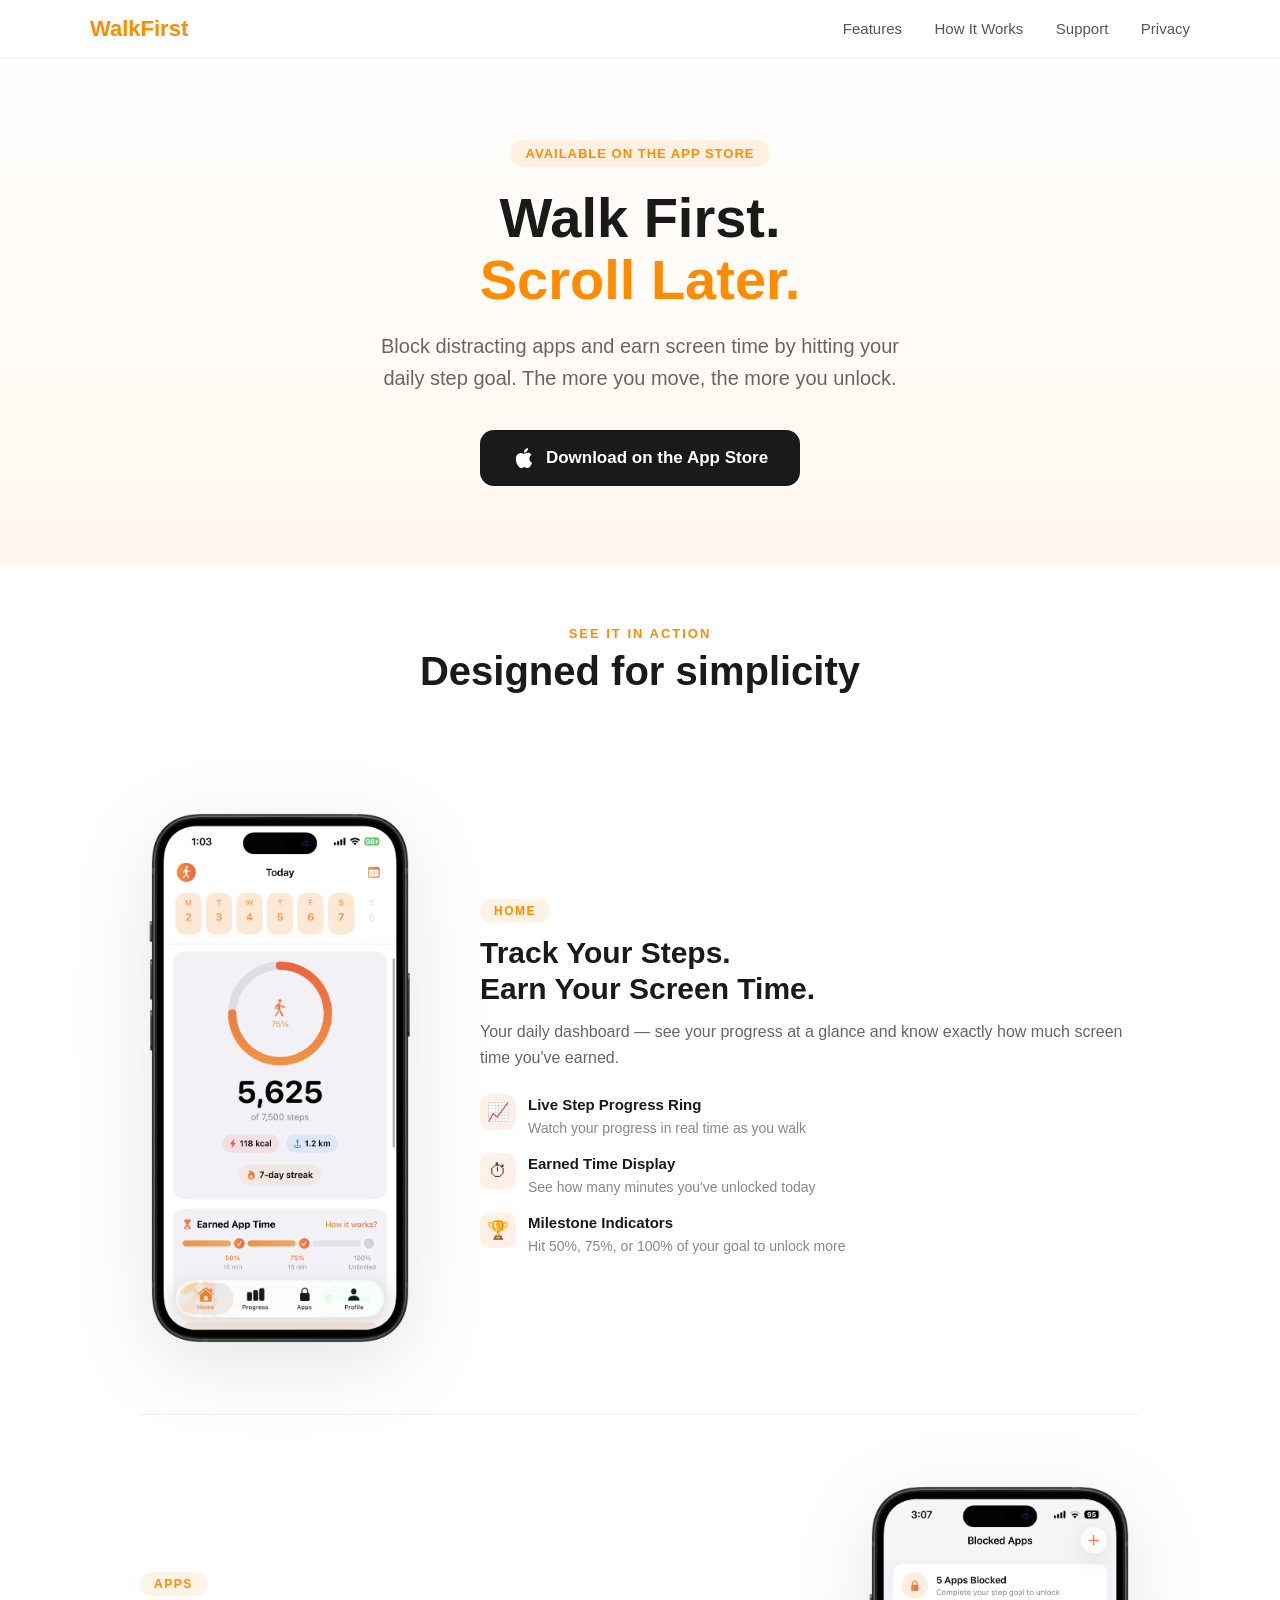
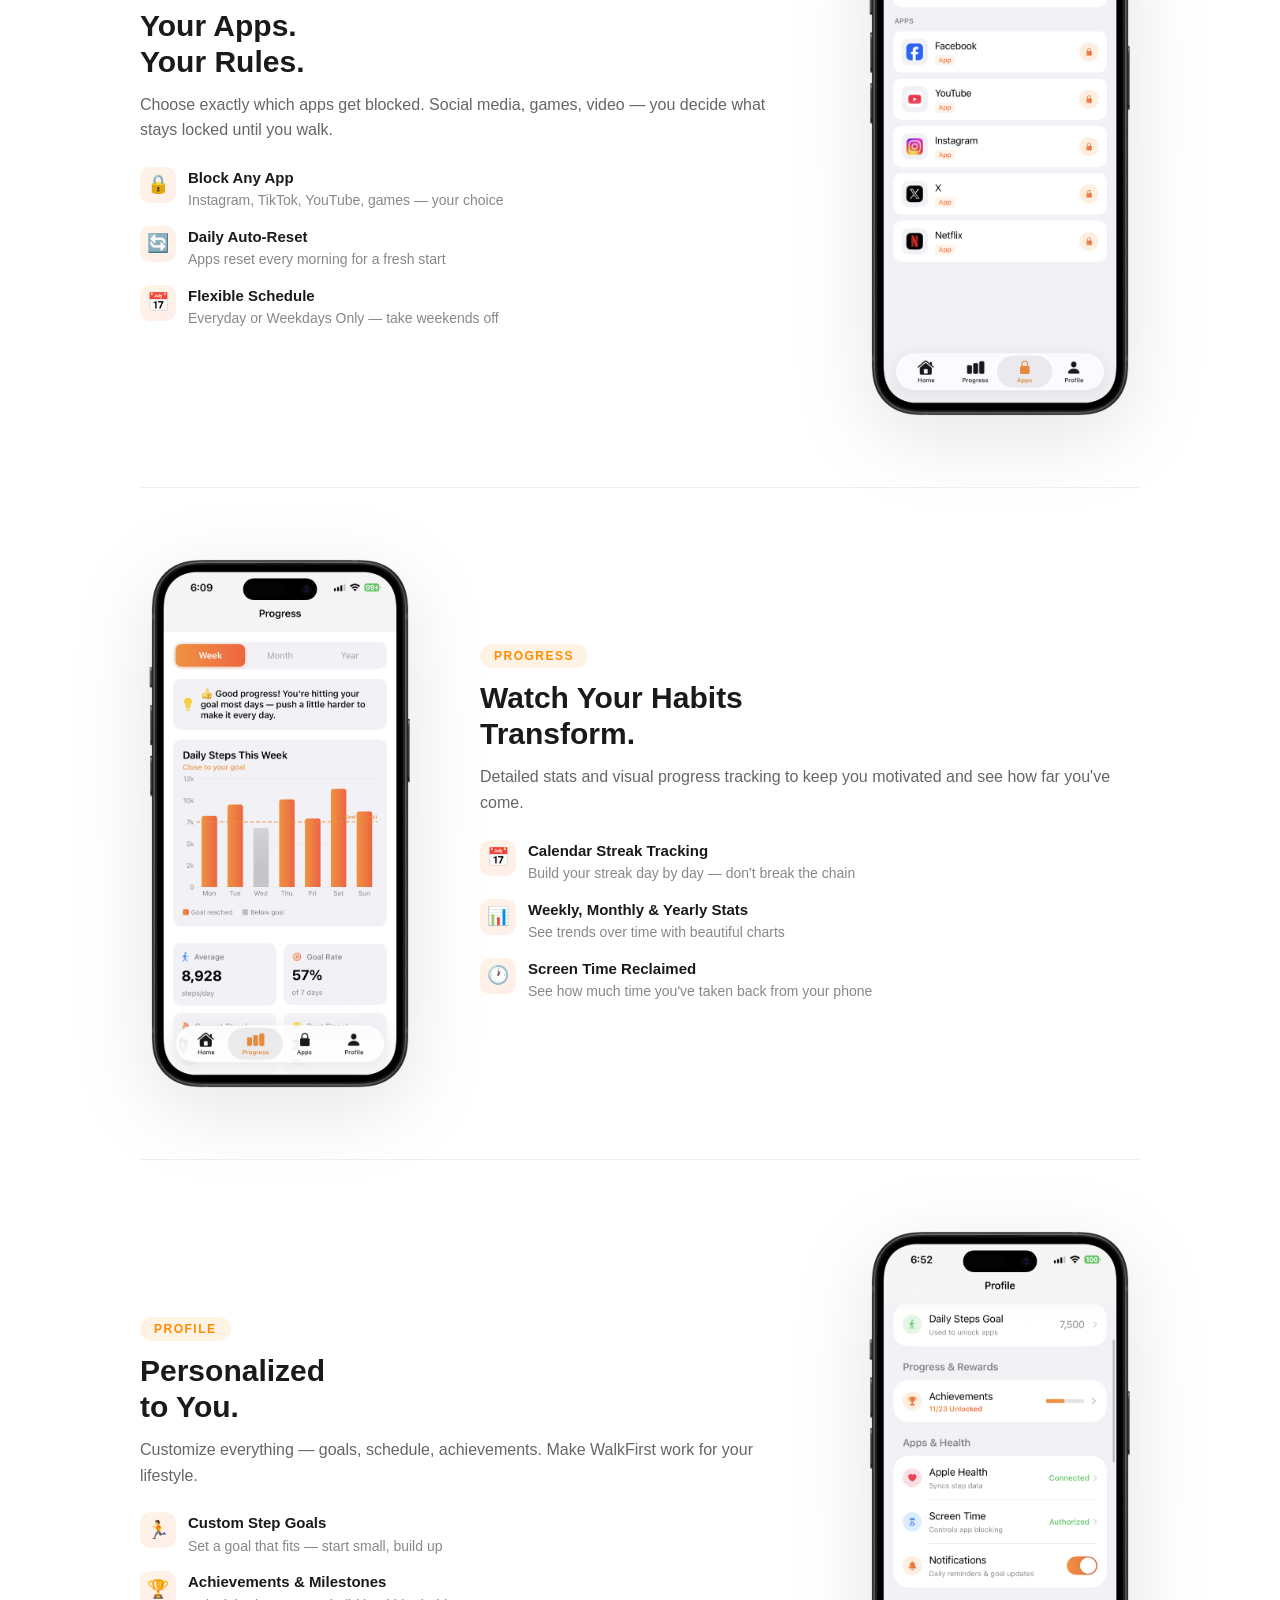
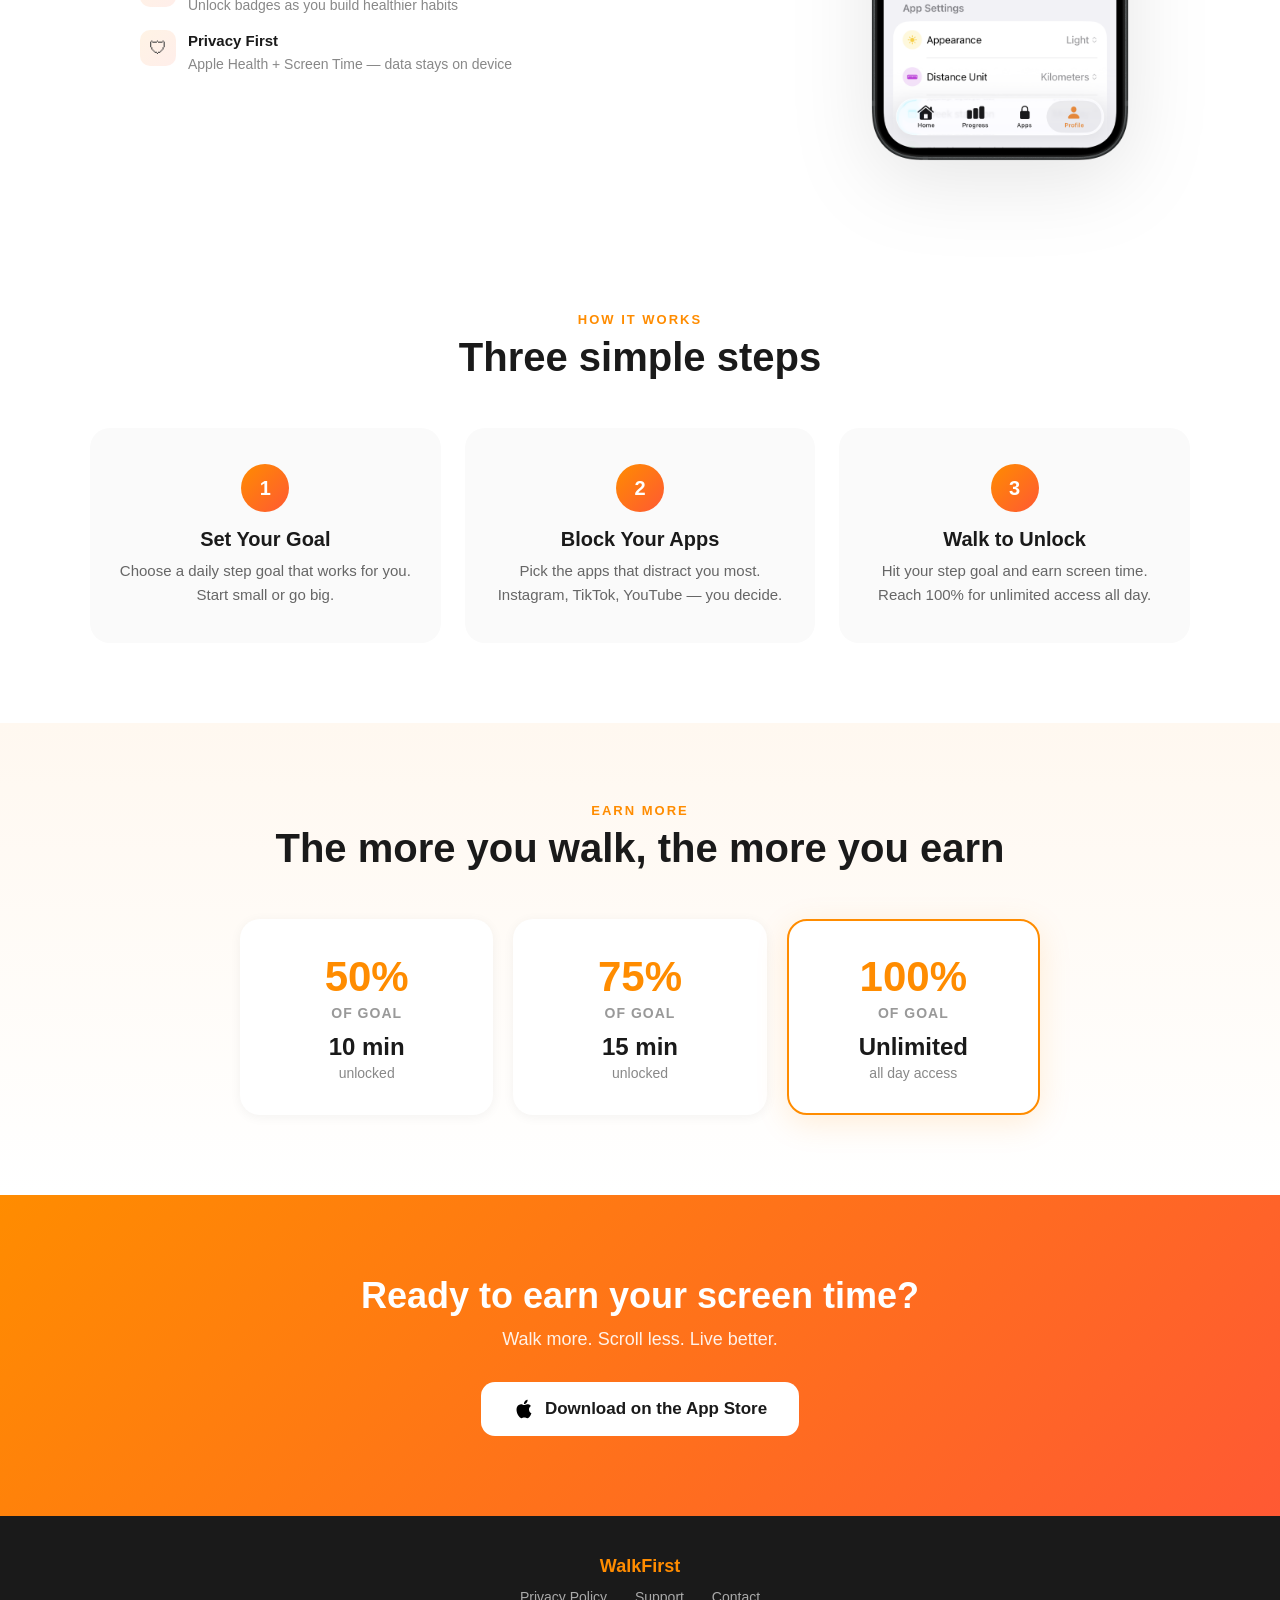
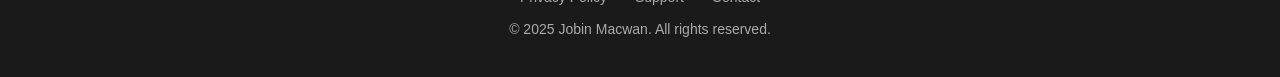
==== index.html @ 960890cd "docs: Update landing page, privacy policy, and support page - Redesigned landing page with feature s" ====
<!DOCTYPE html>
<html lang="en">
<head>
<meta charset="UTF-8">
<meta name="viewport" content="width=device-width, initial-scale=1.0">
<title>WalkFirst - Earn Screen Time by Walking</title>
<meta name="description" content="WalkFirst blocks distracting apps until you hit your daily step goal. Walk more, scroll less. Available on the App Store.">
<meta name="keywords" content="WalkFirst, screen time, app blocker, focus timer, app lock, block apps, step counter, digital wellbeing">
<meta property="og:title" content="WalkFirst - Earn Screen Time by Walking">
<meta property="og:description" content="Block distracting apps and earn screen time by walking. The more you move, the more you unlock.">
<meta property="og:type" content="website">
<style>
  * { margin: 0; padding: 0; box-sizing: border-box; }
  body {
    font-family: -apple-system, BlinkMacSystemFont, 'SF Pro Display', 'Helvetica Neue', Arial, sans-serif;
    color: #1a1a1a;
    background: #fff;
    -webkit-font-smoothing: antialiased;
    overflow-x: hidden;
  }

  /* Nav */
  nav {
    background: rgba(255,255,255,0.95);
    backdrop-filter: blur(20px);
    -webkit-backdrop-filter: blur(20px);
    border-bottom: 1px solid rgba(0,0,0,0.06);
    padding: 16px 24px;
    position: fixed;
    top: 0; left: 0; right: 0;
    z-index: 100;
  }
  nav .nav-inner {
    max-width: 1100px;
    margin: 0 auto;
    display: flex;
    align-items: center;
    justify-content: space-between;
  }
  nav .brand {
    font-size: 22px;
    font-weight: 800;
    color: #FF8C00;
    text-decoration: none;
  }
  nav .nav-links a {
    font-size: 15px;
    color: #555;
    text-decoration: none;
    margin-left: 28px;
    font-weight: 500;
    transition: color 0.2s;
  }
  nav .nav-links a:hover { color: #FF8C00; }

  /* Hero */
  .hero {
    padding: 140px 24px 80px;
    text-align: center;
    background: linear-gradient(180deg, #fff 0%, #FFF8F0 100%);
    position: relative;
  }
  .hero-badge {
    display: inline-block;
    background: rgba(255,140,0,0.1);
    color: #FF8C00;
    font-size: 13px;
    font-weight: 700;
    padding: 6px 16px;
    border-radius: 20px;
    margin-bottom: 20px;
    letter-spacing: 1px;
    text-transform: uppercase;
  }
  .hero h1 {
    font-size: 56px;
    font-weight: 900;
    line-height: 1.1;
    margin-bottom: 20px;
    color: #1a1a1a;
  }
  .hero h1 span { color: #FF8C00; }
  .hero .subtitle {
    font-size: 20px;
    color: #666;
    max-width: 540px;
    margin: 0 auto 36px;
    line-height: 1.6;
  }
  .cta-group {
    display: flex;
    gap: 16px;
    justify-content: center;
    align-items: center;
    flex-wrap: wrap;
  }
  .cta-primary {
    display: inline-flex;
    align-items: center;
    gap: 10px;
    background: #1a1a1a;
    color: white;
    font-size: 17px;
    font-weight: 600;
    padding: 16px 32px;
    border-radius: 14px;
    text-decoration: none;
    transition: transform 0.2s, box-shadow 0.2s;
  }
  .cta-primary:hover {
    transform: translateY(-2px);
    box-shadow: 0 8px 30px rgba(0,0,0,0.2);
  }
  .cta-primary svg { width: 24px; height: 24px; fill: white; }

  /* Feature Showcase (Phone + Features alternating) */
  .showcase {
    padding: 60px 24px 0;
  }
  .showcase-row {
    display: flex;
    align-items: center;
    gap: 60px;
    max-width: 1000px;
    margin: 0 auto;
    padding: 60px 0;
  }
  .showcase-row.reverse { flex-direction: row-reverse; }
  .showcase-row + .showcase-row {
    border-top: 1px solid #f0f0f0;
  }

  /* Phone image (already has mockup frame) */
  .phone-frame {
    flex-shrink: 0;
    width: 280px;
  }
  .phone-frame img {
    width: 100%;
    height: auto;
    display: block;
    border-radius: 8px;
    filter: drop-shadow(0 20px 40px rgba(0,0,0,0.10));
  }

  /* Feature details next to phone */
  .showcase-info {
    flex: 1;
  }
  .showcase-badge {
    display: inline-block;
    background: rgba(255,140,0,0.1);
    color: #FF8C00;
    font-size: 12px;
    font-weight: 700;
    padding: 5px 14px;
    border-radius: 16px;
    text-transform: uppercase;
    letter-spacing: 1.5px;
    margin-bottom: 12px;
  }
  .showcase-info h3 {
    font-size: 30px;
    font-weight: 800;
    color: #1a1a1a;
    margin-bottom: 12px;
    line-height: 1.2;
  }
  .showcase-info > p {
    font-size: 16px;
    color: #666;
    margin-bottom: 24px;
    line-height: 1.6;
  }
  .showcase-features {
    list-style: none;
    padding: 0;
    margin: 0;
    display: flex;
    flex-direction: column;
    gap: 14px;
  }
  .showcase-features li {
    display: flex;
    align-items: flex-start;
    gap: 12px;
    font-size: 15px;
    color: #444;
    line-height: 1.5;
  }
  .showcase-features li .sf-icon {
    width: 36px;
    height: 36px;
    border-radius: 10px;
    background: linear-gradient(135deg, rgba(255,140,0,0.1), rgba(255,89,51,0.1));
    display: flex;
    align-items: center;
    justify-content: center;
    font-size: 18px;
    flex-shrink: 0;
  }
  .showcase-features li .sf-text strong {
    display: block;
    color: #1a1a1a;
    font-weight: 600;
    font-size: 15px;
  }
  .showcase-features li .sf-text span {
    color: #888;
    font-size: 14px;
  }

  @media (max-width: 768px) {
    .showcase-row, .showcase-row.reverse {
      flex-direction: column;
      gap: 32px;
      padding: 40px 0;
    }
    .phone-frame { width: 200px; }
    .showcase-info h3 { font-size: 24px; }
    .showcase-info { text-align: center; }
    .showcase-features li { text-align: left; }
  }

  /* How It Works */
  .how-it-works {
    padding: 80px 24px;
    background: #fff;
  }
  .section-inner {
    max-width: 1100px;
    margin: 0 auto;
  }
  .section-label {
    font-size: 13px;
    font-weight: 700;
    text-transform: uppercase;
    letter-spacing: 2px;
    color: #FF8C00;
    text-align: center;
    margin-bottom: 8px;
  }
  .section-title {
    font-size: 40px;
    font-weight: 800;
    text-align: center;
    margin-bottom: 48px;
    color: #1a1a1a;
  }
  .steps-grid {
    display: grid;
    grid-template-columns: repeat(3, 1fr);
    gap: 24px;
  }
  .step-card {
    background: #FAFAFA;
    border-radius: 20px;
    padding: 36px 28px;
    text-align: center;
    transition: transform 0.3s, box-shadow 0.3s;
  }
  .step-card:hover {
    transform: translateY(-4px);
    box-shadow: 0 12px 40px rgba(0,0,0,0.06);
  }
  .step-num {
    display: inline-flex;
    align-items: center;
    justify-content: center;
    width: 48px; height: 48px;
    border-radius: 50%;
    background: linear-gradient(135deg, #FF8C00, #FF5933);
    color: white;
    font-size: 20px;
    font-weight: 800;
    margin-bottom: 16px;
  }
  .step-card h3 {
    font-size: 20px;
    font-weight: 700;
    margin-bottom: 8px;
  }
  .step-card p {
    font-size: 15px;
    color: #666;
    line-height: 1.6;
  }

  /* Tier Section */
  .tiers {
    padding: 80px 24px;
    background: linear-gradient(180deg, #FFF8F0 0%, #fff 100%);
  }
  .tier-grid {
    display: grid;
    grid-template-columns: repeat(3, 1fr);
    gap: 20px;
    max-width: 800px;
    margin: 0 auto;
  }
  .tier-card {
    background: white;
    border-radius: 20px;
    padding: 32px 24px;
    text-align: center;
    box-shadow: 0 2px 12px rgba(0,0,0,0.05);
    border: 2px solid transparent;
    transition: border-color 0.3s, transform 0.3s;
  }
  .tier-card:hover { transform: translateY(-4px); }
  .tier-card.featured {
    border-color: #FF8C00;
    box-shadow: 0 8px 32px rgba(255,140,0,0.15);
  }
  .tier-pct {
    font-size: 42px;
    font-weight: 900;
    color: #FF8C00;
    margin-bottom: 4px;
  }
  .tier-label {
    font-size: 14px;
    color: #999;
    font-weight: 600;
    text-transform: uppercase;
    letter-spacing: 1px;
    margin-bottom: 12px;
  }
  .tier-reward {
    font-size: 24px;
    font-weight: 700;
    color: #1a1a1a;
  }
  .tier-reward small {
    display: block;
    font-size: 14px;
    color: #888;
    font-weight: 500;
    margin-top: 4px;
  }

  /* (Old features grid removed - now in showcase) */

  /* CTA Bottom */
  .bottom-cta {
    padding: 80px 24px;
    text-align: center;
    background: linear-gradient(135deg, #FF8C00, #FF5933);
    color: white;
  }
  .bottom-cta h2 {
    font-size: 36px;
    font-weight: 800;
    margin-bottom: 12px;
  }
  .bottom-cta p {
    font-size: 18px;
    opacity: 0.9;
    margin-bottom: 32px;
  }
  .cta-white {
    display: inline-flex;
    align-items: center;
    gap: 10px;
    background: white;
    color: #1a1a1a;
    font-size: 17px;
    font-weight: 600;
    padding: 16px 32px;
    border-radius: 14px;
    text-decoration: none;
    transition: transform 0.2s, box-shadow 0.2s;
  }
  .cta-white:hover {
    transform: translateY(-2px);
    box-shadow: 0 8px 30px rgba(0,0,0,0.15);
  }
  .cta-white svg { width: 22px; height: 22px; }

  /* Footer */
  footer {
    background: #1a1a1a;
    color: #aaa;
    padding: 40px 24px;
    text-align: center;
    font-size: 14px;
  }
  footer a {
    color: #aaa;
    text-decoration: none;
    margin: 0 12px;
  }
  footer a:hover { color: #FF8C00; }
  footer .footer-brand {
    color: #FF8C00;
    font-weight: 700;
    font-size: 18px;
    margin-bottom: 12px;
    display: block;
  }
  footer .footer-links { margin-bottom: 16px; }

  /* Responsive */
  @media (max-width: 768px) {
    .hero h1 { font-size: 36px; }
    .hero .subtitle { font-size: 17px; }
    .section-title { font-size: 30px; }
    .steps-grid { grid-template-columns: 1fr; }
    .tier-grid { grid-template-columns: 1fr; max-width: 320px; }
    .bottom-cta h2 { font-size: 28px; }
  }
</style>
</head>
<body>

<nav>
  <div class="nav-inner">
    <a href="index.html" class="brand">WalkFirst</a>
    <div class="nav-links">
      <a href="#features">Features</a>
      <a href="#how">How It Works</a>
      <a href="support.html">Support</a>
      <a href="privacy-policy.html">Privacy</a>
    </div>
  </div>
</nav>

<!-- Hero -->
<section class="hero">
  <div class="hero-badge">Available on the App Store</div>
  <h1>Walk First.<br><span>Scroll Later.</span></h1>
  <p class="subtitle">Block distracting apps and earn screen time by hitting your daily step goal. The more you move, the more you unlock.</p>
  <div class="cta-group">
    <a href="#" class="cta-primary">
      <svg viewBox="0 0 24 24"><path d="M18.71 19.5c-.83 1.24-1.71 2.45-3.05 2.47-1.34.03-1.77-.79-3.29-.79-1.53 0-2 .77-3.27.82-1.31.05-2.3-1.32-3.14-2.53C4.25 17 2.94 12.45 4.7 9.39c.87-1.52 2.43-2.48 4.12-2.51 1.28-.02 2.5.87 3.29.87.78 0 2.26-1.07 3.8-.91.65.03 2.47.26 3.64 1.98-.09.06-2.17 1.28-2.15 3.81.03 3.02 2.65 4.03 2.68 4.04-.03.07-.42 1.44-1.38 2.83M13 3.5c.73-.83 1.94-1.46 2.94-1.5.13 1.17-.34 2.35-1.04 3.19-.69.85-1.83 1.51-2.95 1.42-.15-1.15.41-2.35 1.05-3.11z"/></svg>
      Download on the App Store
    </a>
  </div>
</section>

<!-- Feature Showcase -->
<section class="showcase" id="features">
  <div class="section-inner">
    <div class="section-label">See It In Action</div>
    <h2 class="section-title">Designed for simplicity</h2>
  </div>

  <!-- 1. Home Screen -->
  <div class="showcase-row">
    <div class="phone-frame">
      <img src="images/screen-home.png" alt="WalkFirst Home Screen" loading="lazy">
    </div>
    <div class="showcase-info">
      <div class="showcase-badge">Home</div>
      <h3>Track Your Steps.<br>Earn Your Screen Time.</h3>
      <p>Your daily dashboard — see your progress at a glance and know exactly how much screen time you've earned.</p>
      <ul class="showcase-features">
        <li><span class="sf-icon">&#128200;</span><div class="sf-text"><strong>Live Step Progress Ring</strong><span>Watch your progress in real time as you walk</span></div></li>
        <li><span class="sf-icon">&#9201;</span><div class="sf-text"><strong>Earned Time Display</strong><span>See how many minutes you've unlocked today</span></div></li>
        <li><span class="sf-icon">&#127942;</span><div class="sf-text"><strong>Milestone Indicators</strong><span>Hit 50%, 75%, or 100% of your goal to unlock more</span></div></li>
      </ul>
    </div>
  </div>

  <!-- 2. Apps Screen -->
  <div class="showcase-row reverse">
    <div class="phone-frame">
      <img src="images/screen-apps.png" alt="WalkFirst Apps Screen" loading="lazy">
    </div>
    <div class="showcase-info">
      <div class="showcase-badge">Apps</div>
      <h3>Your Apps.<br>Your Rules.</h3>
      <p>Choose exactly which apps get blocked. Social media, games, video — you decide what stays locked until you walk.</p>
      <ul class="showcase-features">
        <li><span class="sf-icon">&#128274;</span><div class="sf-text"><strong>Block Any App</strong><span>Instagram, TikTok, YouTube, games — your choice</span></div></li>
        <li><span class="sf-icon">&#128260;</span><div class="sf-text"><strong>Daily Auto-Reset</strong><span>Apps reset every morning for a fresh start</span></div></li>
        <li><span class="sf-icon">&#128197;</span><div class="sf-text"><strong>Flexible Schedule</strong><span>Everyday or Weekdays Only — take weekends off</span></div></li>
      </ul>
    </div>
  </div>

  <!-- 3. Progress Screen -->
  <div class="showcase-row">
    <div class="phone-frame">
      <img src="images/screen-progress.png" alt="WalkFirst Progress Screen" loading="lazy">
    </div>
    <div class="showcase-info">
      <div class="showcase-badge">Progress</div>
      <h3>Watch Your Habits<br>Transform.</h3>
      <p>Detailed stats and visual progress tracking to keep you motivated and see how far you've come.</p>
      <ul class="showcase-features">
        <li><span class="sf-icon">&#128197;</span><div class="sf-text"><strong>Calendar Streak Tracking</strong><span>Build your streak day by day — don't break the chain</span></div></li>
        <li><span class="sf-icon">&#128202;</span><div class="sf-text"><strong>Weekly, Monthly & Yearly Stats</strong><span>See trends over time with beautiful charts</span></div></li>
        <li><span class="sf-icon">&#128336;</span><div class="sf-text"><strong>Screen Time Reclaimed</strong><span>See how much time you've taken back from your phone</span></div></li>
      </ul>
    </div>
  </div>

  <!-- 4. Profile Screen -->
  <div class="showcase-row reverse">
    <div class="phone-frame">
      <img src="images/screen-profile.png" alt="WalkFirst Profile Screen" loading="lazy">
    </div>
    <div class="showcase-info">
      <div class="showcase-badge">Profile</div>
      <h3>Personalized<br>to You.</h3>
      <p>Customize everything — goals, schedule, achievements. Make WalkFirst work for your lifestyle.</p>
      <ul class="showcase-features">
        <li><span class="sf-icon">&#127939;</span><div class="sf-text"><strong>Custom Step Goals</strong><span>Set a goal that fits — start small, build up</span></div></li>
        <li><span class="sf-icon">&#127942;</span><div class="sf-text"><strong>Achievements & Milestones</strong><span>Unlock badges as you build healthier habits</span></div></li>
        <li><span class="sf-icon">&#128737;</span><div class="sf-text"><strong>Privacy First</strong><span>Apple Health + Screen Time — data stays on device</span></div></li>
      </ul>
    </div>
  </div>
</section>

<!-- How It Works -->
<section class="how-it-works" id="how">
  <div class="section-inner">
    <div class="section-label">How It Works</div>
    <h2 class="section-title">Three simple steps</h2>
    <div class="steps-grid">
      <div class="step-card">
        <div class="step-num">1</div>
        <h3>Set Your Goal</h3>
        <p>Choose a daily step goal that works for you. Start small or go big.</p>
      </div>
      <div class="step-card">
        <div class="step-num">2</div>
        <h3>Block Your Apps</h3>
        <p>Pick the apps that distract you most. Instagram, TikTok, YouTube — you decide.</p>
      </div>
      <div class="step-card">
        <div class="step-num">3</div>
        <h3>Walk to Unlock</h3>
        <p>Hit your step goal and earn screen time. Reach 100% for unlimited access all day.</p>
      </div>
    </div>
  </div>
</section>

<!-- Tiers -->
<section class="tiers">
  <div class="section-inner">
    <div class="section-label">Earn More</div>
    <h2 class="section-title">The more you walk, the more you earn</h2>
    <div class="tier-grid">
      <div class="tier-card">
        <div class="tier-pct">50%</div>
        <div class="tier-label">of goal</div>
        <div class="tier-reward">10 min<small>unlocked</small></div>
      </div>
      <div class="tier-card">
        <div class="tier-pct">75%</div>
        <div class="tier-label">of goal</div>
        <div class="tier-reward">15 min<small>unlocked</small></div>
      </div>
      <div class="tier-card featured">
        <div class="tier-pct">100%</div>
        <div class="tier-label">of goal</div>
        <div class="tier-reward">Unlimited<small>all day access</small></div>
      </div>
    </div>
  </div>
</section>

<!-- (Features are now integrated into the showcase above) -->

<!-- Bottom CTA -->
<section class="bottom-cta">
  <h2>Ready to earn your screen time?</h2>
  <p>Walk more. Scroll less. Live better.</p>
  <a href="#" class="cta-white">
    <svg viewBox="0 0 24 24" width="22" height="22"><path d="M18.71 19.5c-.83 1.24-1.71 2.45-3.05 2.47-1.34.03-1.77-.79-3.29-.79-1.53 0-2 .77-3.27.82-1.31.05-2.3-1.32-3.14-2.53C4.25 17 2.94 12.45 4.7 9.39c.87-1.52 2.43-2.48 4.12-2.51 1.28-.02 2.5.87 3.29.87.78 0 2.26-1.07 3.8-.91.65.03 2.47.26 3.64 1.98-.09.06-2.17 1.28-2.15 3.81.03 3.02 2.65 4.03 2.68 4.04-.03.07-.42 1.44-1.38 2.83M13 3.5c.73-.83 1.94-1.46 2.94-1.5.13 1.17-.34 2.35-1.04 3.19-.69.85-1.83 1.51-2.95 1.42-.15-1.15.41-2.35 1.05-3.11z"/></svg>
    Download on the App Store
  </a>
</section>

<!-- Footer -->
<footer>
  <span class="footer-brand">WalkFirst</span>
  <div class="footer-links">
    <a href="privacy-policy.html">Privacy Policy</a>
    <a href="support.html">Support</a>
    <a href="mailto:jobinmacwan@gmail.com">Contact</a>
  </div>
  <p>&copy; 2025 Jobin Macwan. All rights reserved.</p>
</footer>

</body>
</html>
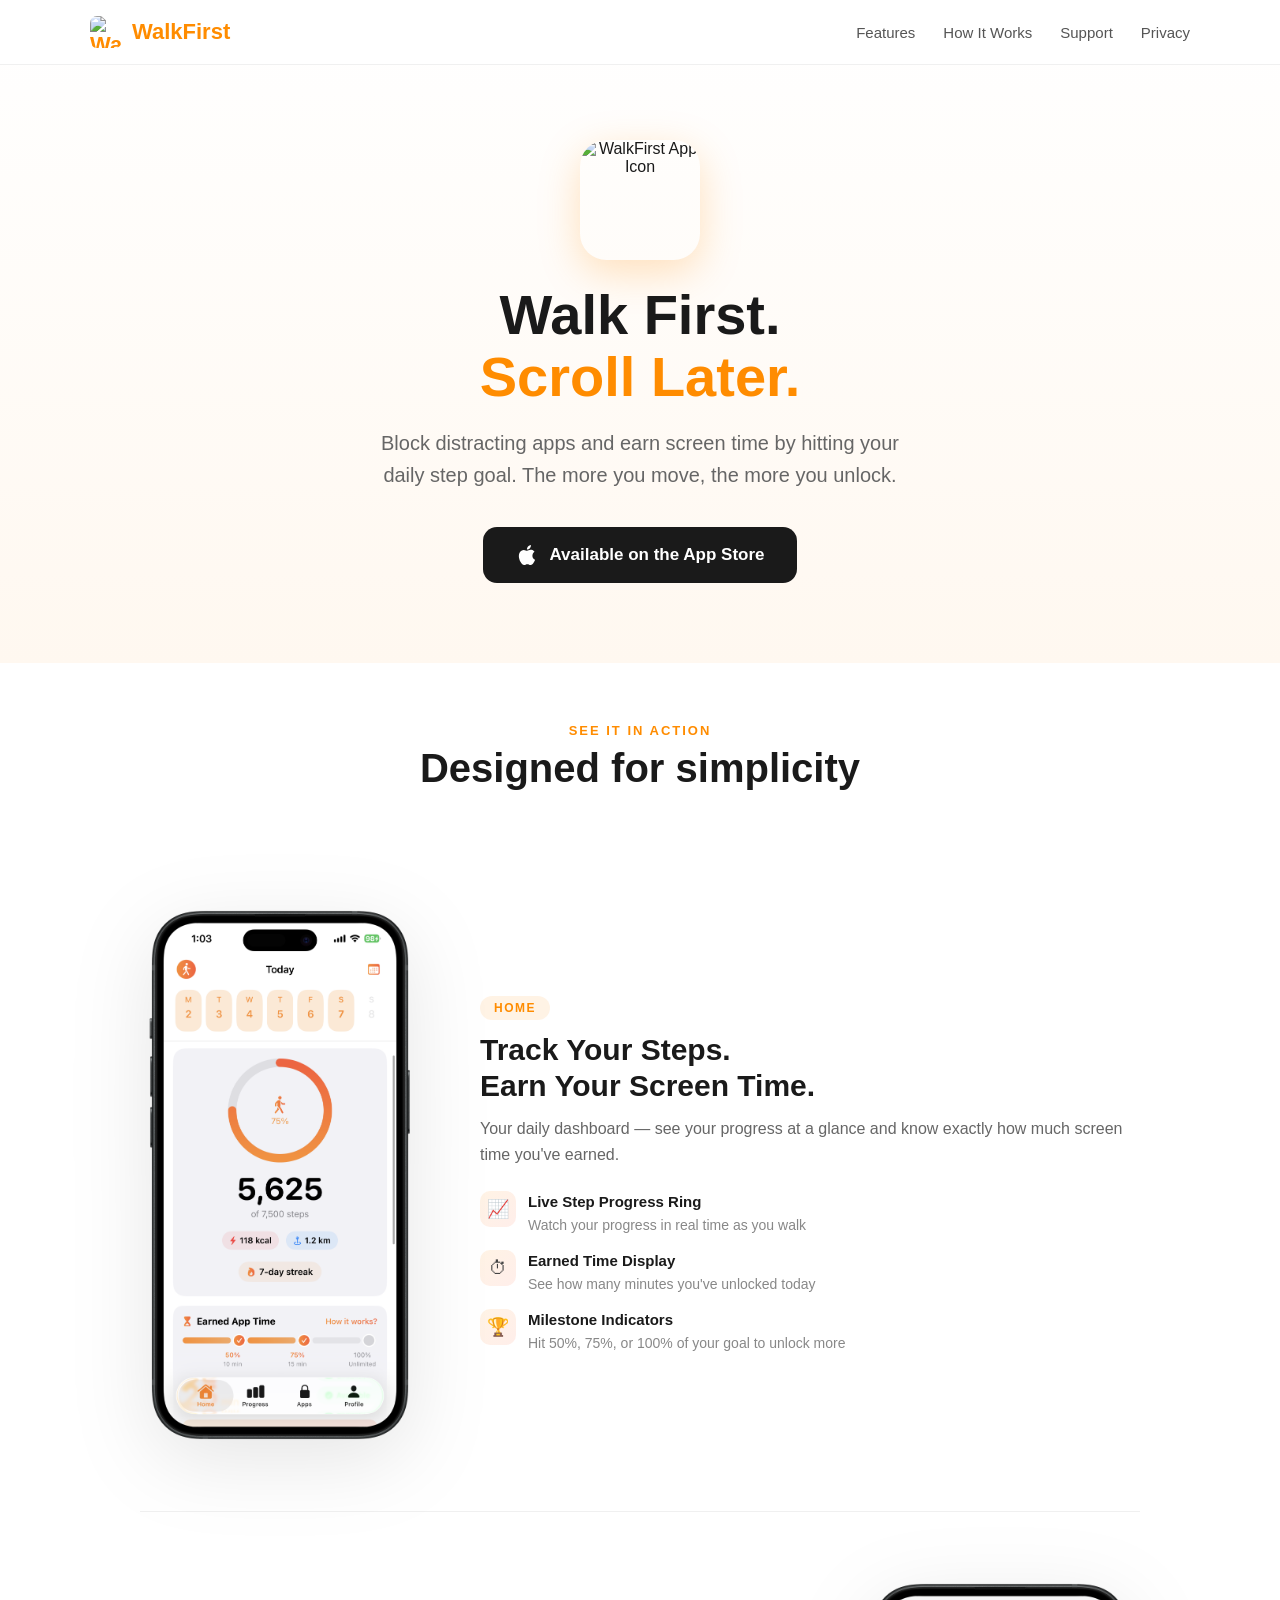
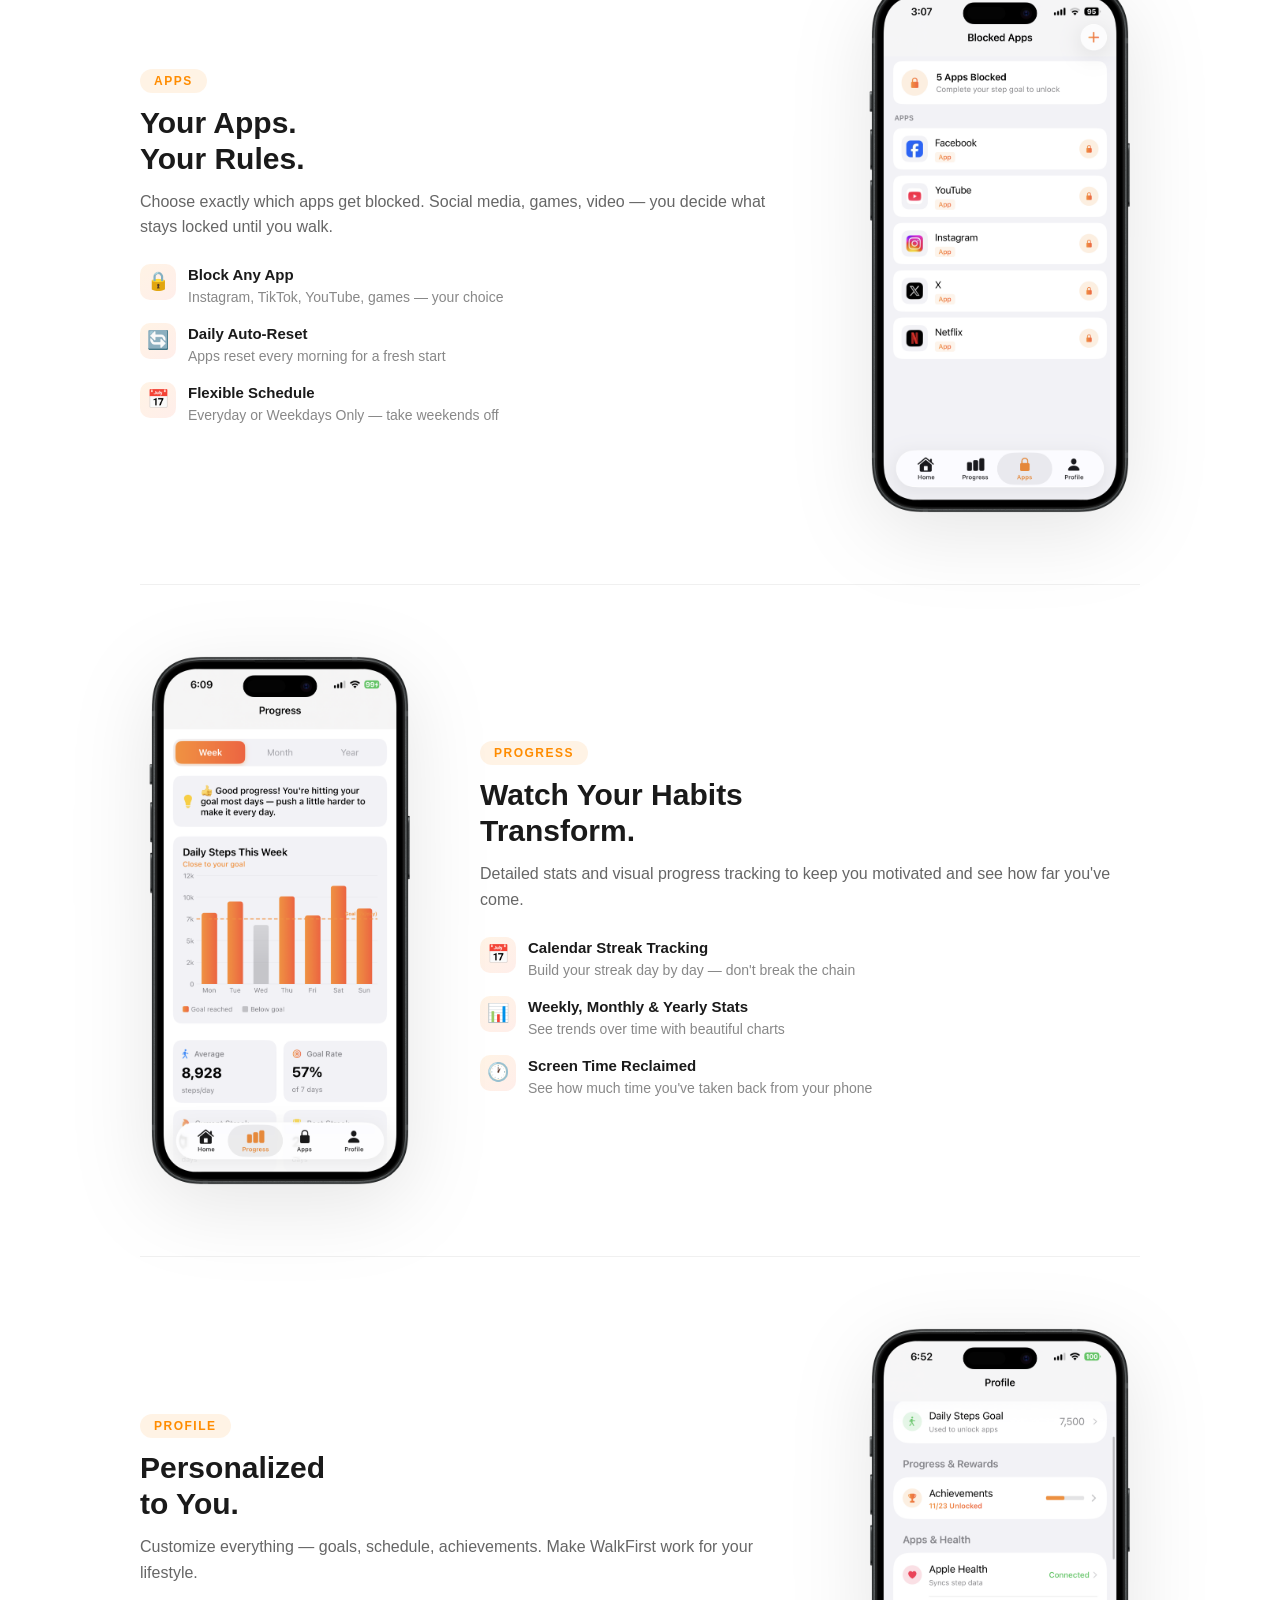
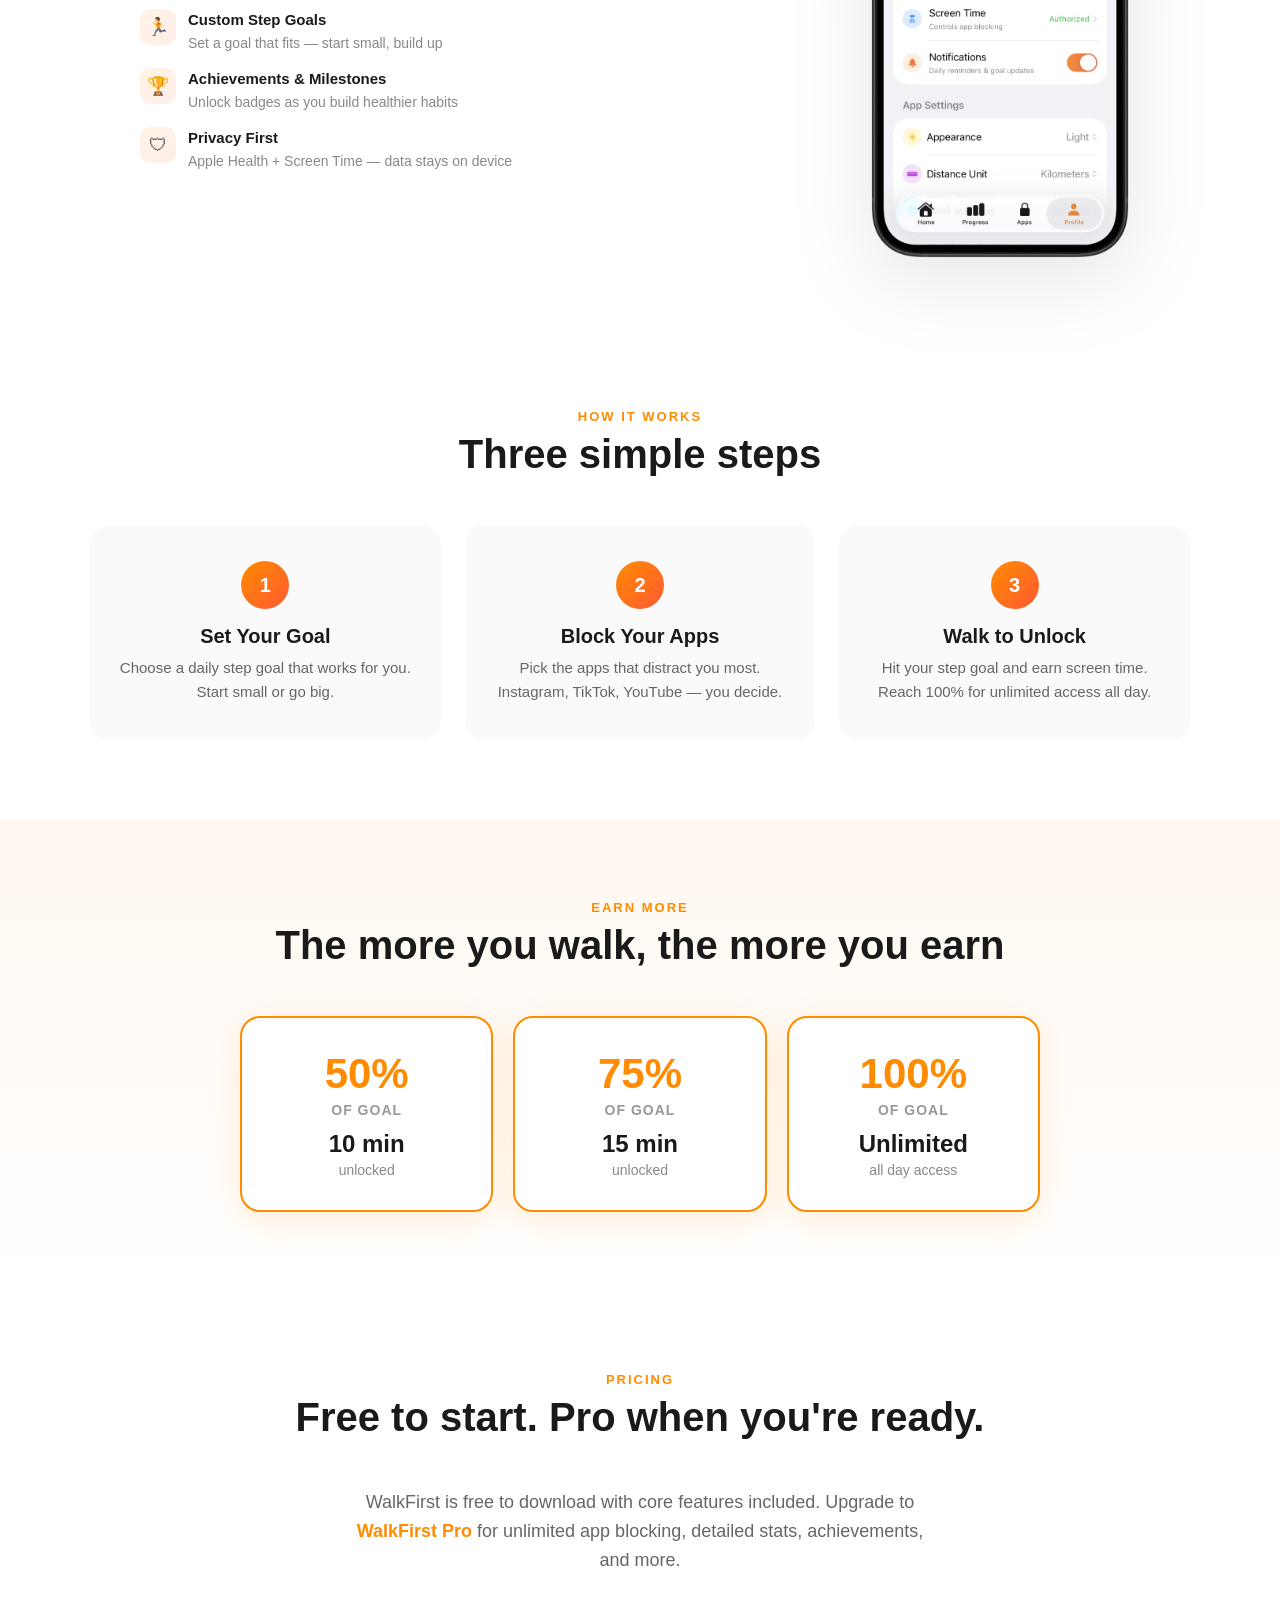
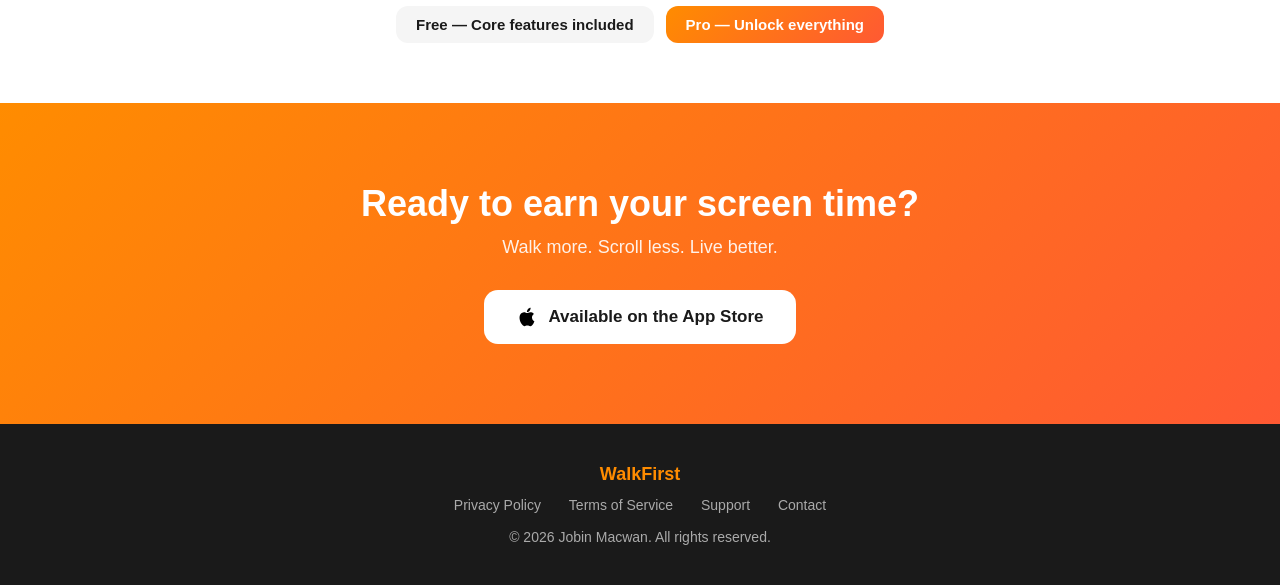
==== commit 9ca0116f: "fix: Update URLs to walkfirst.macwanapps.com and support email - OG image/URL meta tags now point to" ====
--- a/index.html
+++ b/index.html
@@ -9,6 +9,11 @@
 <meta property="og:title" content="WalkFirst - Earn Screen Time by Walking">
 <meta property="og:description" content="Block distracting apps and earn screen time by walking. The more you move, the more you unlock.">
 <meta property="og:type" content="website">
+<meta property="og:url" content="https://walkfirst.macwanapps.com">
+<meta property="og:image" content="https://walkfirst.macwanapps.com/images/app-icon.png">
+<link rel="icon" type="image/png" sizes="32x32" href="images/favicon-32x32.png">
+<link rel="icon" type="image/png" sizes="16x16" href="images/favicon-16x16.png">
+<link rel="apple-touch-icon" sizes="180x180" href="images/apple-touch-icon.png">
 <style>
   * { margin: 0; padding: 0; box-sizing: border-box; }
   body {
@@ -42,6 +47,18 @@
     font-weight: 800;
     color: #FF8C00;
     text-decoration: none;
+    display: flex;
+    align-items: center;
+    gap: 10px;
+  }
+  nav .brand img {
+    width: 32px;
+    height: 32px;
+    border-radius: 22%;
+  }
+  nav .nav-links {
+    display: flex;
+    align-items: center;
   }
   nav .nav-links a {
     font-size: 15px;
@@ -52,6 +69,53 @@
     transition: color 0.2s;
   }
   nav .nav-links a:hover { color: #FF8C00; }
+  .hamburger {
+    display: none;
+    background: none;
+    border: none;
+    cursor: pointer;
+    padding: 4px;
+    flex-direction: column;
+    gap: 5px;
+  }
+  .hamburger span {
+    display: block;
+    width: 22px;
+    height: 2px;
+    background: #1a1a1a;
+    border-radius: 2px;
+    transition: transform 0.3s, opacity 0.3s;
+  }
+  .hamburger.open span:nth-child(1) { transform: translateY(7px) rotate(45deg); }
+  .hamburger.open span:nth-child(2) { opacity: 0; }
+  .hamburger.open span:nth-child(3) { transform: translateY(-7px) rotate(-45deg); }
+  @media (max-width: 768px) {
+    .hamburger { display: flex; }
+    nav .nav-links {
+      display: none;
+      position: absolute;
+      top: 100%;
+      left: 0;
+      right: 0;
+      background: rgba(255,255,255,0.98);
+      backdrop-filter: blur(20px);
+      -webkit-backdrop-filter: blur(20px);
+      flex-direction: column;
+      padding: 16px 24px 24px;
+      border-bottom: 1px solid rgba(0,0,0,0.06);
+      box-shadow: 0 8px 30px rgba(0,0,0,0.08);
+    }
+    nav .nav-links.open { display: flex; }
+    nav .nav-links a {
+      margin-left: 0;
+      padding: 12px 0;
+      font-size: 17px;
+      border-bottom: 1px solid #f0f0f0;
+      width: 100%;
+      text-align: center;
+    }
+    nav .nav-links a:last-child { border-bottom: none; }
+  }
 
   /* Hero */
   .hero {
@@ -60,17 +124,13 @@
     background: linear-gradient(180deg, #fff 0%, #FFF8F0 100%);
     position: relative;
   }
-  .hero-badge {
-    display: inline-block;
-    background: rgba(255,140,0,0.1);
-    color: #FF8C00;
-    font-size: 13px;
-    font-weight: 700;
-    padding: 6px 16px;
-    border-radius: 20px;
-    margin-bottom: 20px;
-    letter-spacing: 1px;
-    text-transform: uppercase;
+  .hero-icon {
+    display: block;
+    width: 120px;
+    height: 120px;
+    border-radius: 22%;
+    margin: 0 auto 24px;
+    box-shadow: 0 12px 40px rgba(255,140,0,0.25);
   }
   .hero h1 {
     font-size: 56px;
@@ -339,8 +399,6 @@
     margin-top: 4px;
   }
 
-  /* (Old features grid removed - now in showcase) */
-
   /* CTA Bottom */
   .bottom-cta {
     padding: 80px 24px;
@@ -415,7 +473,10 @@
 
 <nav>
   <div class="nav-inner">
-    <a href="index.html" class="brand">WalkFirst</a>
+    <a href="index.html" class="brand"><img src="images/app-icon.png" alt="WalkFirst Icon">WalkFirst</a>
+    <button class="hamburger" onclick="this.classList.toggle('open');this.nextElementSibling.classList.toggle('open')" aria-label="Menu">
+      <span></span><span></span><span></span>
+    </button>
     <div class="nav-links">
       <a href="#features">Features</a>
       <a href="#how">How It Works</a>
@@ -427,13 +488,13 @@
 
 <!-- Hero -->
 <section class="hero">
-  <div class="hero-badge">Available on the App Store</div>
+  <img src="images/app-icon.png" alt="WalkFirst App Icon" class="hero-icon">
   <h1>Walk First.<br><span>Scroll Later.</span></h1>
   <p class="subtitle">Block distracting apps and earn screen time by hitting your daily step goal. The more you move, the more you unlock.</p>
   <div class="cta-group">
-    <a href="#" class="cta-primary">
+    <a href="https://apps.apple.com/app/id6758828207" class="cta-primary">
       <svg viewBox="0 0 24 24"><path d="M18.71 19.5c-.83 1.24-1.71 2.45-3.05 2.47-1.34.03-1.77-.79-3.29-.79-1.53 0-2 .77-3.27.82-1.31.05-2.3-1.32-3.14-2.53C4.25 17 2.94 12.45 4.7 9.39c.87-1.52 2.43-2.48 4.12-2.51 1.28-.02 2.5.87 3.29.87.78 0 2.26-1.07 3.8-.91.65.03 2.47.26 3.64 1.98-.09.06-2.17 1.28-2.15 3.81.03 3.02 2.65 4.03 2.68 4.04-.03.07-.42 1.44-1.38 2.83M13 3.5c.73-.83 1.94-1.46 2.94-1.5.13 1.17-.34 2.35-1.04 3.19-.69.85-1.83 1.51-2.95 1.42-.15-1.15.41-2.35 1.05-3.11z"/></svg>
-      Download on the App Store
+      Available on the App Store
     </a>
   </div>
 </section>
@@ -545,12 +606,12 @@
     <div class="section-label">Earn More</div>
     <h2 class="section-title">The more you walk, the more you earn</h2>
     <div class="tier-grid">
-      <div class="tier-card">
+      <div class="tier-card featured">
         <div class="tier-pct">50%</div>
         <div class="tier-label">of goal</div>
         <div class="tier-reward">10 min<small>unlocked</small></div>
       </div>
-      <div class="tier-card">
+      <div class="tier-card featured">
         <div class="tier-pct">75%</div>
         <div class="tier-label">of goal</div>
         <div class="tier-reward">15 min<small>unlocked</small></div>
@@ -564,15 +625,26 @@
   </div>
 </section>
 
-<!-- (Features are now integrated into the showcase above) -->
+<!-- Pricing -->
+<section class="how-it-works" style="padding-bottom:60px;">
+  <div class="section-inner" style="text-align:center;">
+    <div class="section-label">Pricing</div>
+    <h2 class="section-title">Free to start. Pro when you're ready.</h2>
+    <p style="font-size:18px;color:#666;max-width:600px;margin:0 auto 32px;line-height:1.6;">WalkFirst is free to download with core features included. Upgrade to <strong style="color:#FF8C00;">WalkFirst Pro</strong> for unlimited app blocking, detailed stats, achievements, and more.</p>
+    <div style="display:inline-flex;gap:12px;flex-wrap:wrap;justify-content:center;">
+      <span style="background:#f5f5f5;padding:10px 20px;border-radius:12px;font-size:15px;font-weight:600;color:#1a1a1a;">Free — Core features included</span>
+      <span style="background:linear-gradient(135deg,#FF8C00,#FF5933);padding:10px 20px;border-radius:12px;font-size:15px;font-weight:600;color:white;">Pro — Unlock everything</span>
+    </div>
+  </div>
+</section>
 
 <!-- Bottom CTA -->
 <section class="bottom-cta">
   <h2>Ready to earn your screen time?</h2>
   <p>Walk more. Scroll less. Live better.</p>
-  <a href="#" class="cta-white">
+  <a href="https://apps.apple.com/app/id6758828207" class="cta-white">
     <svg viewBox="0 0 24 24" width="22" height="22"><path d="M18.71 19.5c-.83 1.24-1.71 2.45-3.05 2.47-1.34.03-1.77-.79-3.29-.79-1.53 0-2 .77-3.27.82-1.31.05-2.3-1.32-3.14-2.53C4.25 17 2.94 12.45 4.7 9.39c.87-1.52 2.43-2.48 4.12-2.51 1.28-.02 2.5.87 3.29.87.78 0 2.26-1.07 3.8-.91.65.03 2.47.26 3.64 1.98-.09.06-2.17 1.28-2.15 3.81.03 3.02 2.65 4.03 2.68 4.04-.03.07-.42 1.44-1.38 2.83M13 3.5c.73-.83 1.94-1.46 2.94-1.5.13 1.17-.34 2.35-1.04 3.19-.69.85-1.83 1.51-2.95 1.42-.15-1.15.41-2.35 1.05-3.11z"/></svg>
-    Download on the App Store
+    Available on the App Store
   </a>
 </section>
 
@@ -581,10 +653,11 @@
   <span class="footer-brand">WalkFirst</span>
   <div class="footer-links">
     <a href="privacy-policy.html">Privacy Policy</a>
+    <a href="terms.html">Terms of Service</a>
     <a href="support.html">Support</a>
-    <a href="mailto:jobinmacwan@gmail.com">Contact</a>
-  </div>
-  <p>&copy; 2025 Jobin Macwan. All rights reserved.</p>
+    <a href="mailto:support@macwanapps.com">Contact</a>
+  </div>
+  <p>&copy; 2026 Jobin Macwan. All rights reserved.</p>
 </footer>
 
 </body>
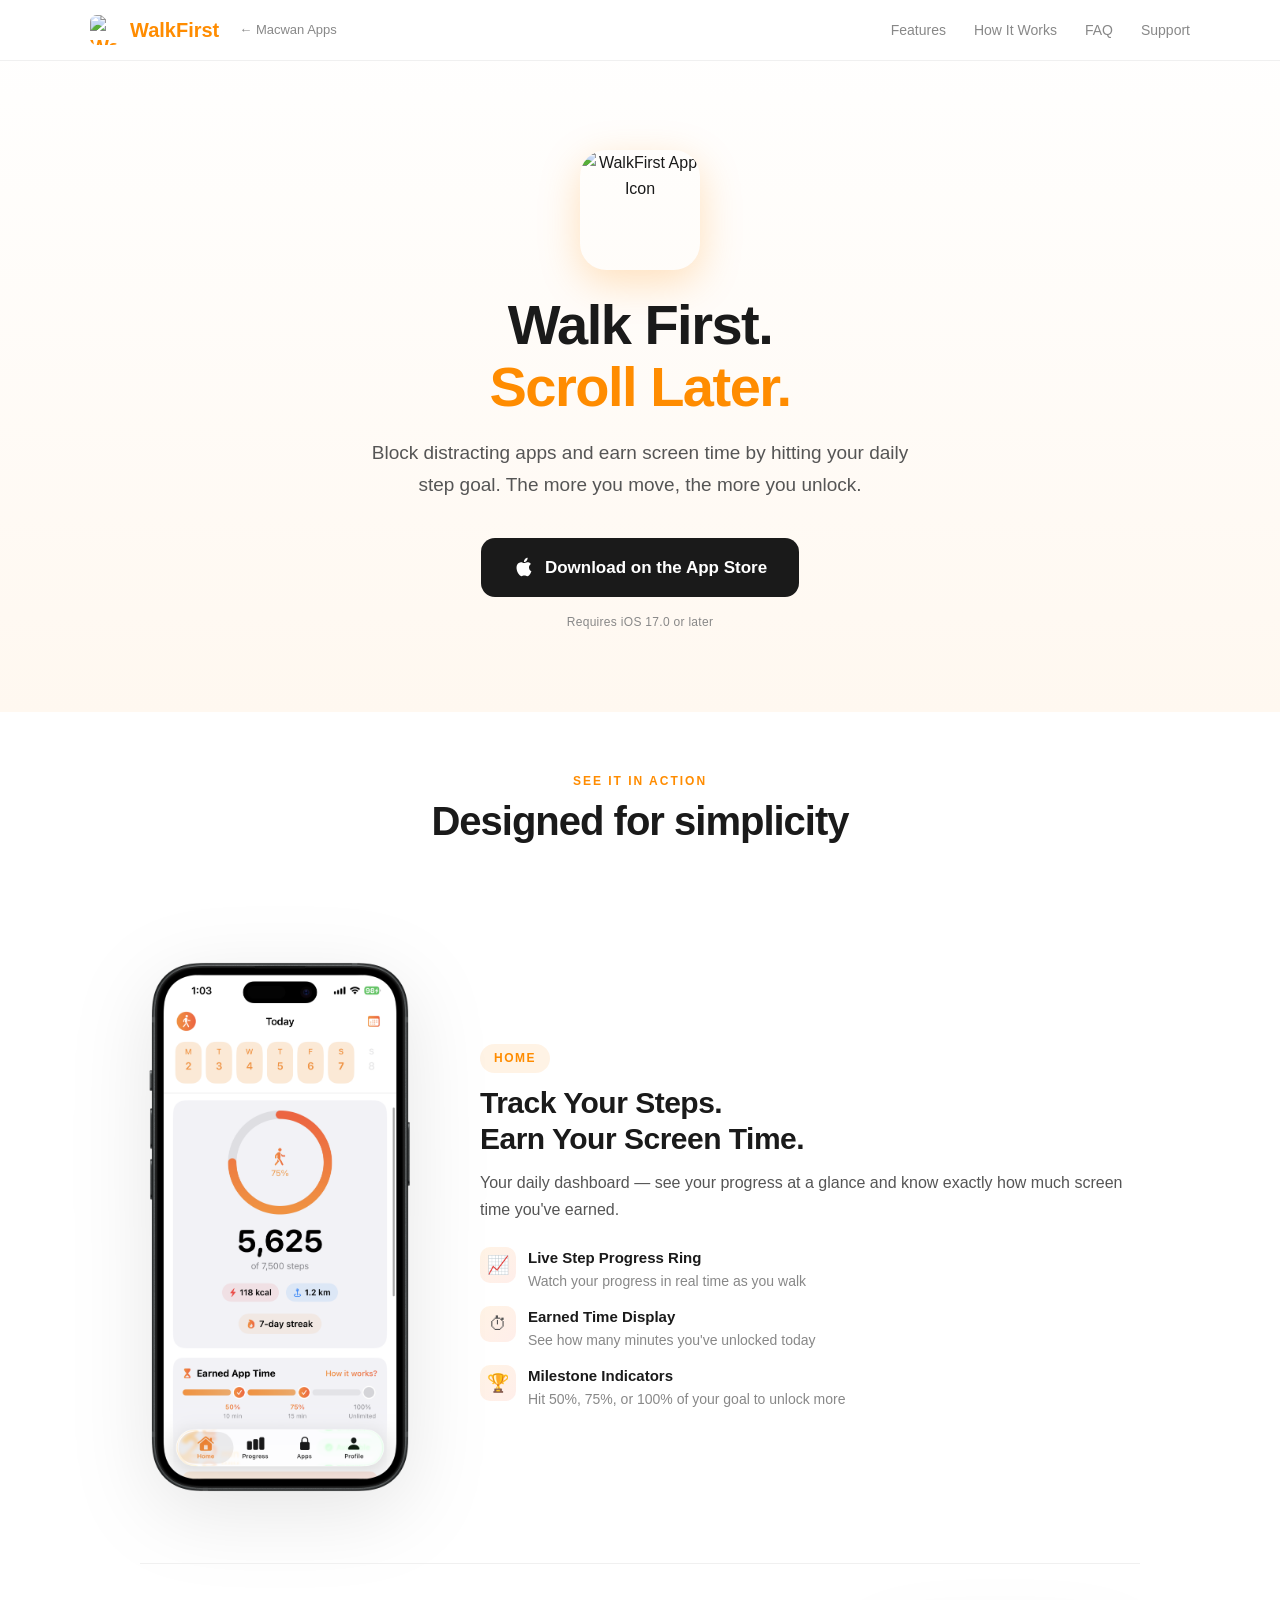
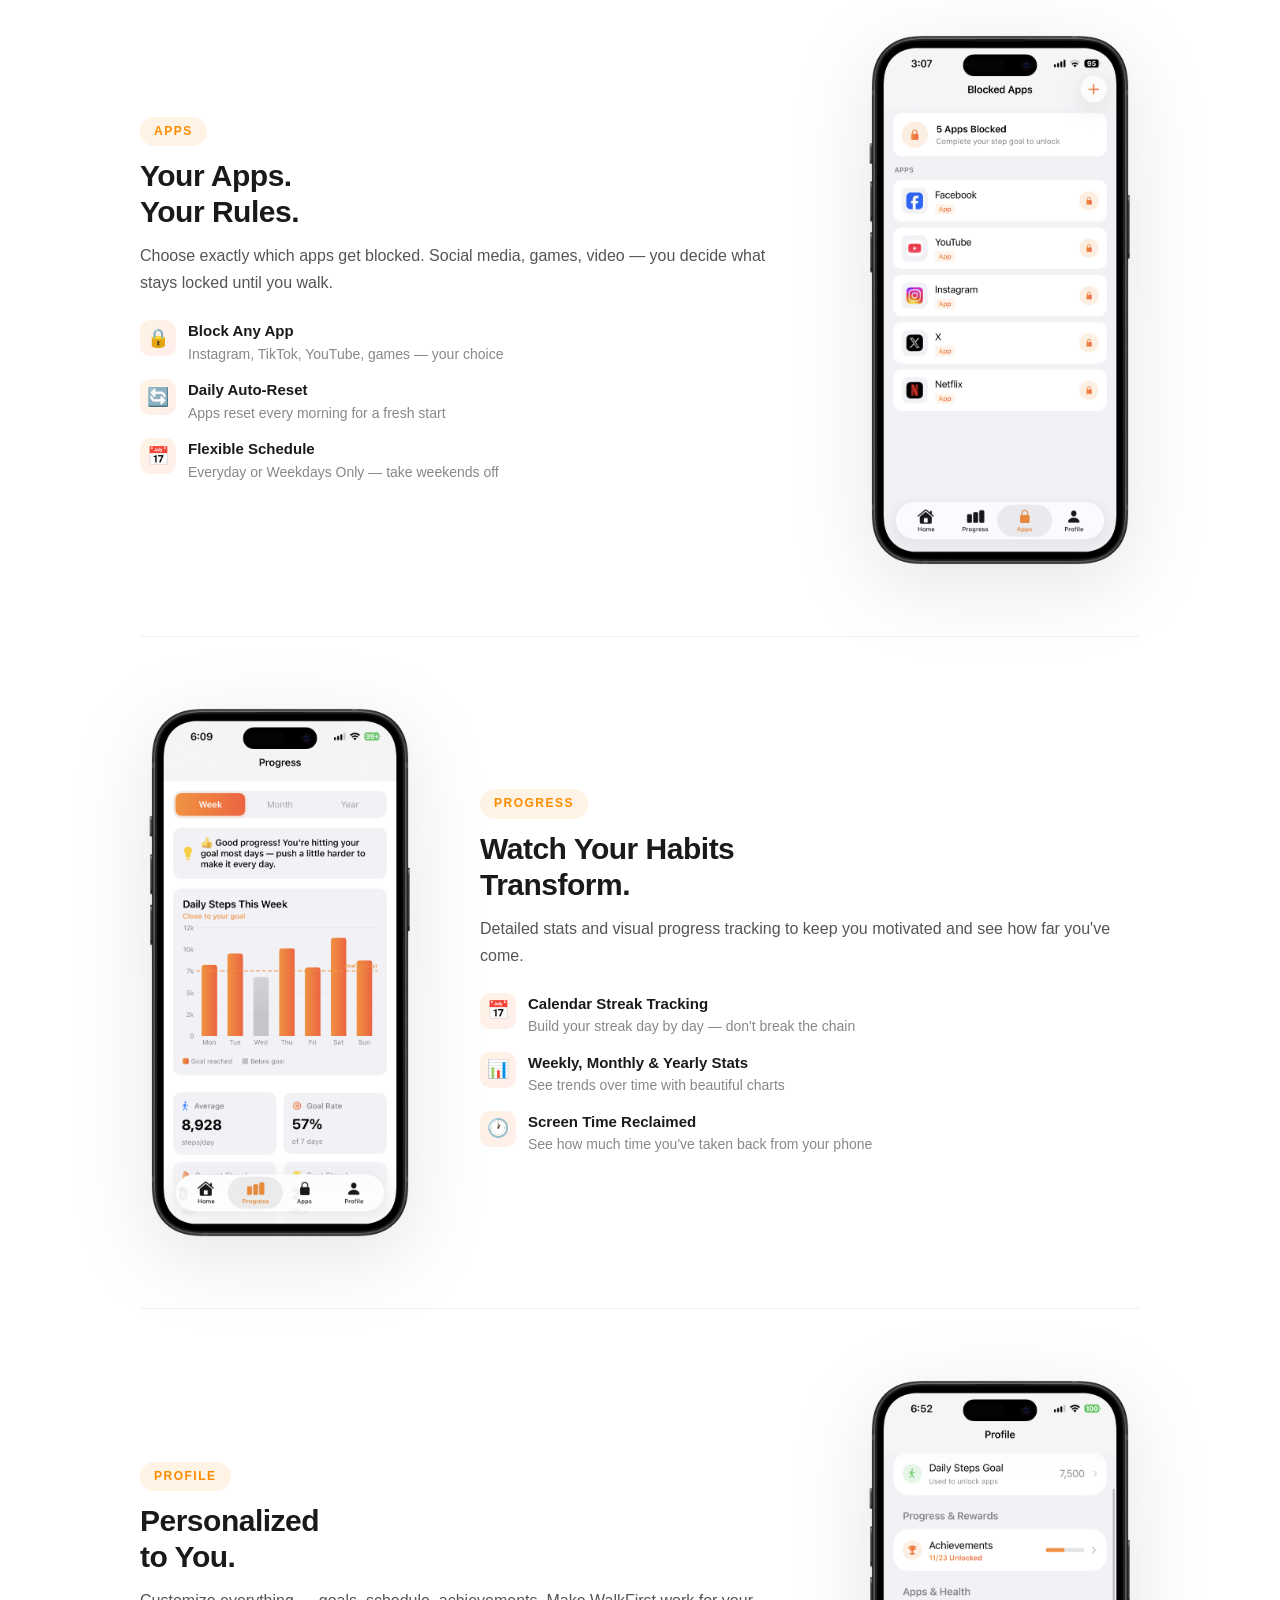
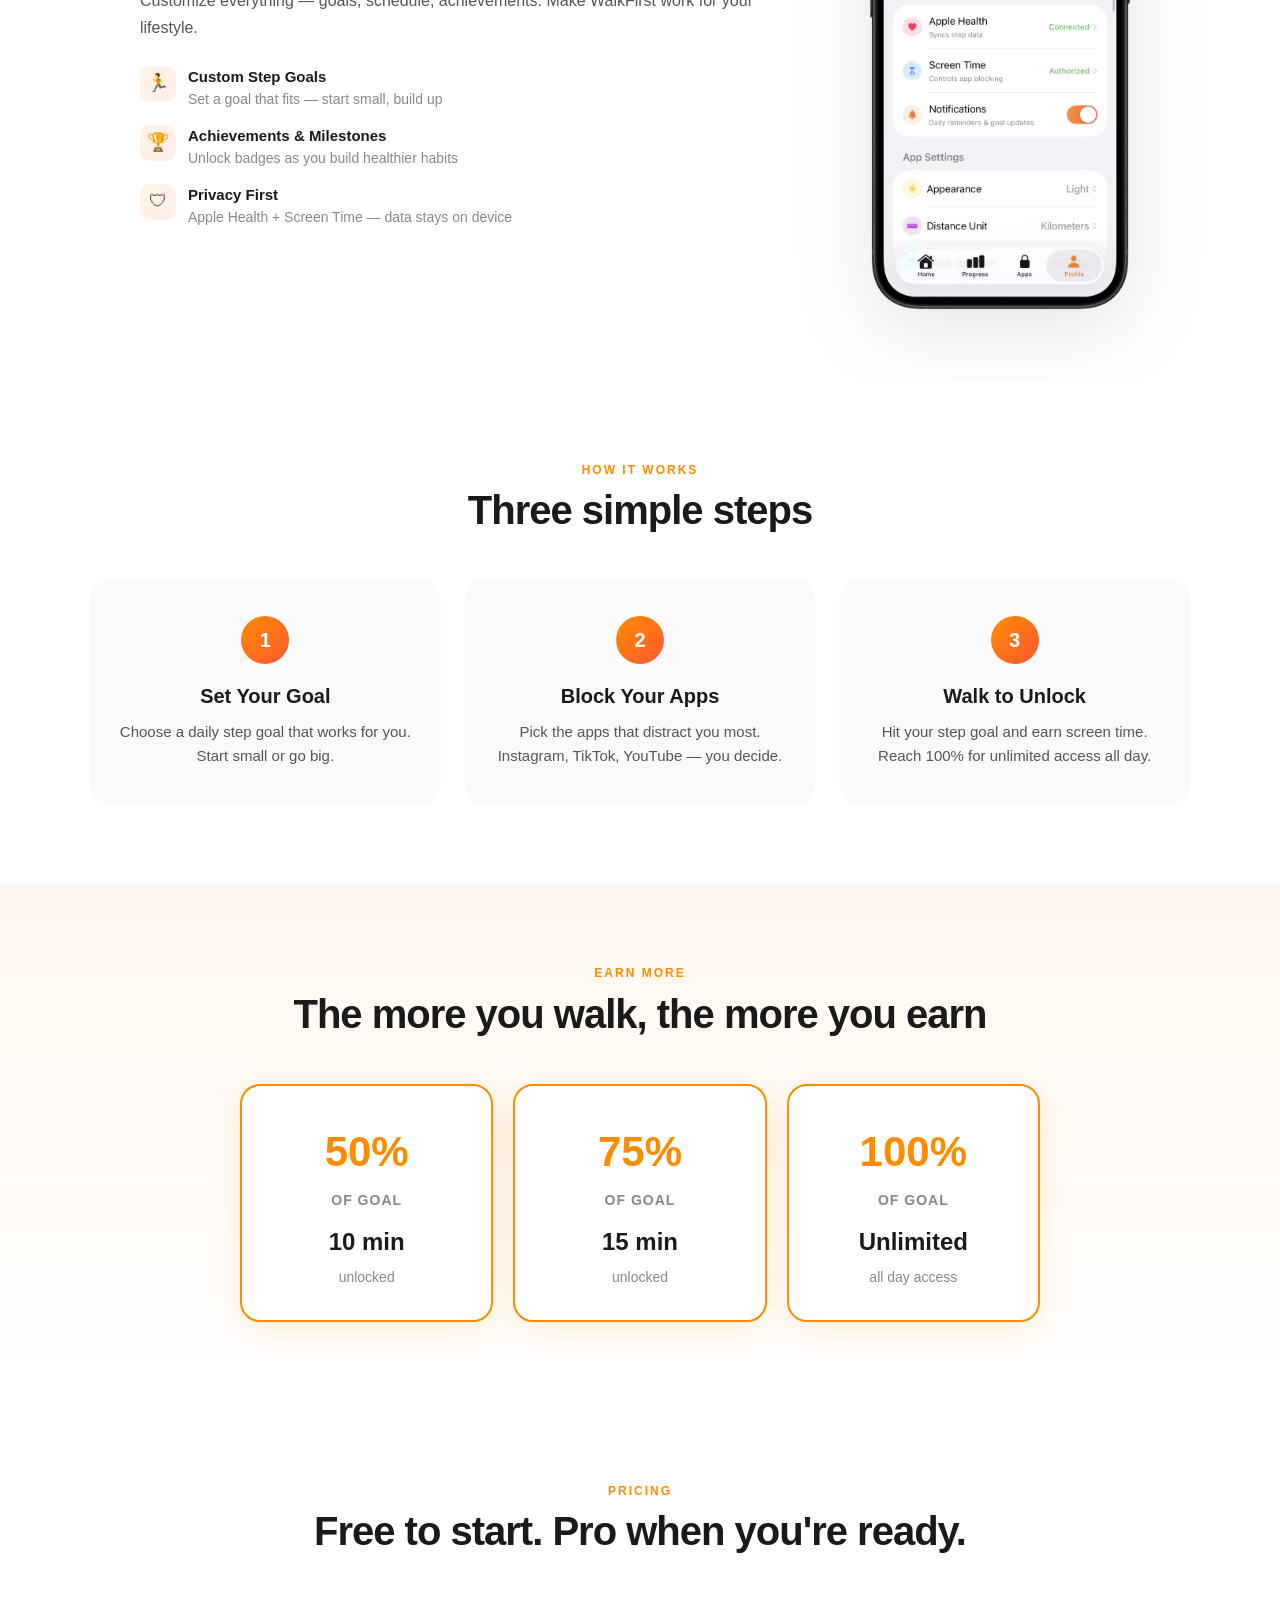
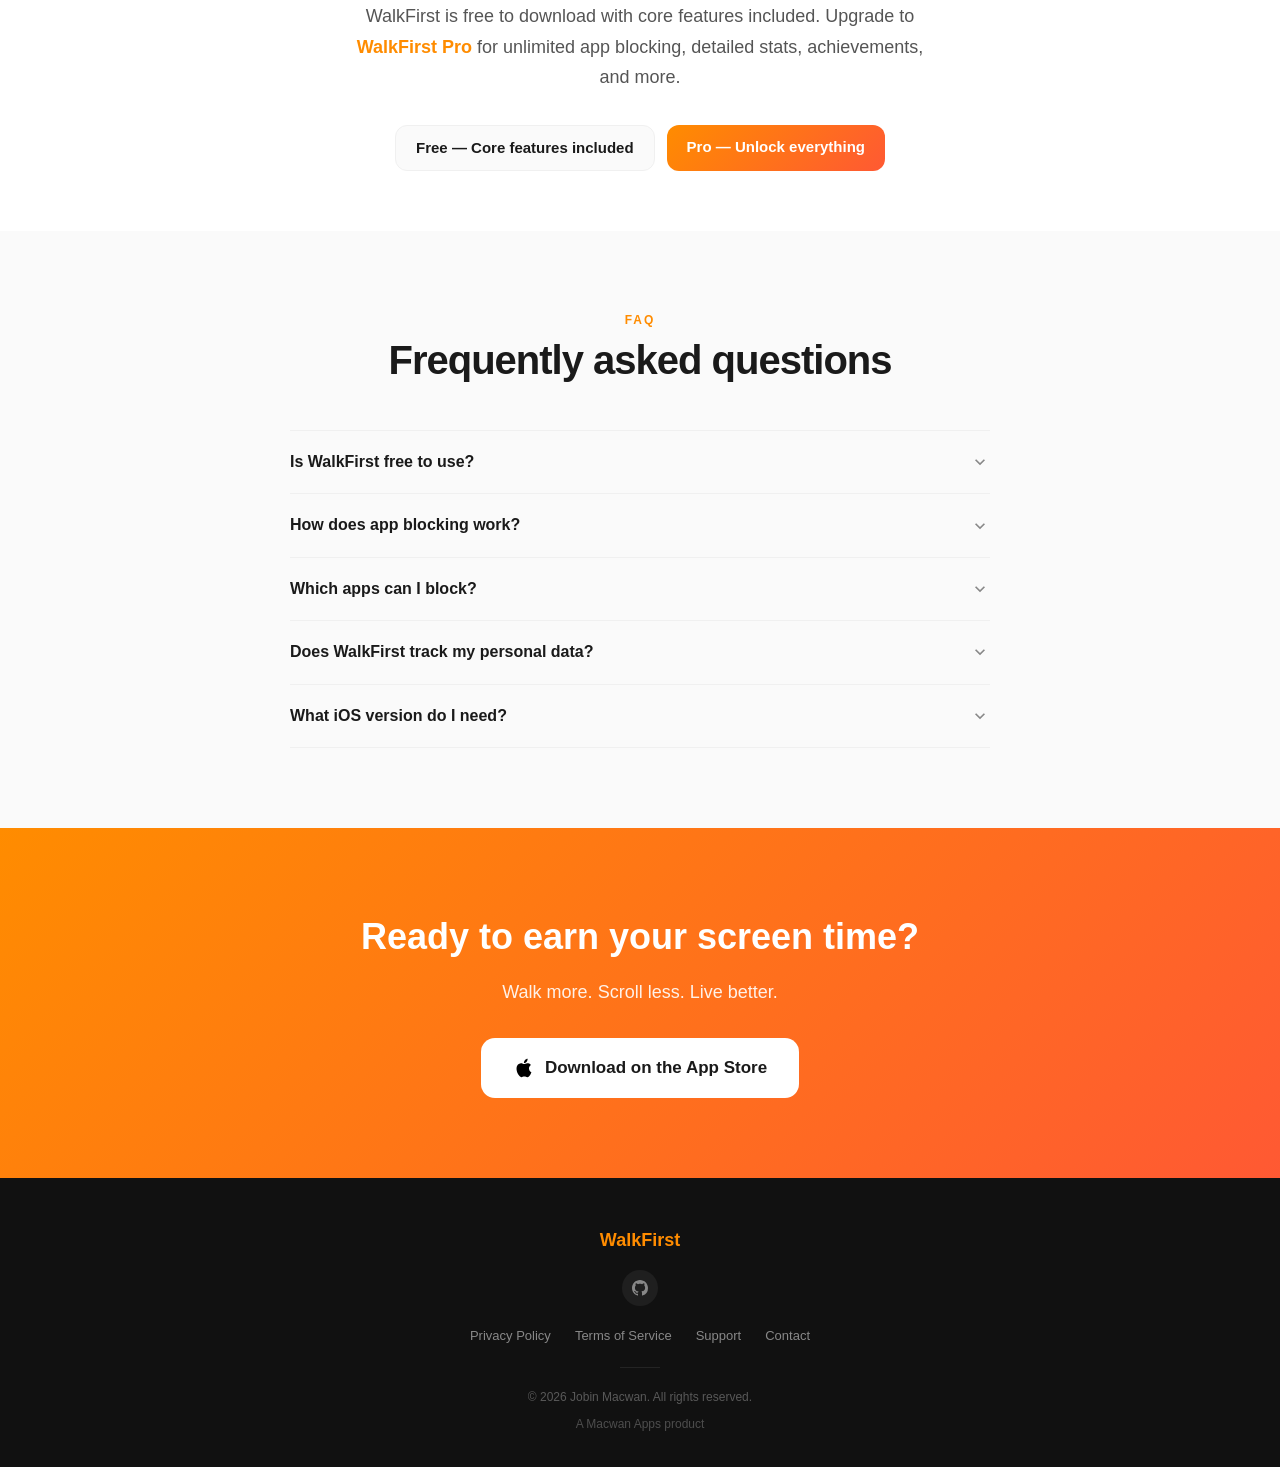
==== commit 7ceeb285: "feat: Add dark mode, scroll animations, FAQ section, and footer upgrade Adds full dark mode via CSS " ====
--- a/index.html
+++ b/index.html
@@ -16,21 +16,74 @@
 <link rel="apple-touch-icon" sizes="180x180" href="images/apple-touch-icon.png">
 <style>
   * { margin: 0; padding: 0; box-sizing: border-box; }
+
+  :root {
+    --bg: #ffffff;
+    --bg-alt: #fafafa;
+    --bg-warm: #FFF8F0;
+    --text: #1a1a1a;
+    --text-secondary: #555;
+    --text-muted: #888;
+    --border: #f0f0f0;
+    --border-light: rgba(0,0,0,0.06);
+    --accent: #FF8C00;
+    --accent-end: #FF5933;
+    --nav-bg: rgba(255,255,255,0.95);
+    --card-bg: #fafafa;
+    --card-shadow: rgba(0,0,0,0.05);
+    --footer-bg: #111;
+    --footer-text: #888;
+    --showcase-badge-bg: rgba(255,140,0,0.1);
+    --icon-bg: linear-gradient(135deg, rgba(255,140,0,0.1), rgba(255,89,51,0.1));
+  }
+
+  @media (prefers-color-scheme: dark) {
+    :root {
+      --bg: #0e0e0e;
+      --bg-alt: #161616;
+      --bg-warm: #1a1508;
+      --text: #f0f0f0;
+      --text-secondary: #aaa;
+      --text-muted: #777;
+      --border: #222;
+      --border-light: rgba(255,255,255,0.06);
+      --nav-bg: rgba(14,14,14,0.95);
+      --card-bg: #1a1a1a;
+      --card-shadow: rgba(0,0,0,0.2);
+      --footer-bg: #080808;
+      --footer-text: #666;
+      --showcase-badge-bg: rgba(255,140,0,0.15);
+      --icon-bg: linear-gradient(135deg, rgba(255,140,0,0.15), rgba(255,89,51,0.15));
+    }
+  }
+
   body {
     font-family: -apple-system, BlinkMacSystemFont, 'SF Pro Display', 'Helvetica Neue', Arial, sans-serif;
-    color: #1a1a1a;
-    background: #fff;
+    color: var(--text);
+    background: var(--bg);
     -webkit-font-smoothing: antialiased;
     overflow-x: hidden;
-  }
+    line-height: 1.6;
+  }
+
+  /* Scroll animations */
+  .fade-in {
+    opacity: 0;
+    transform: translateY(24px);
+    transition: opacity 0.7s ease, transform 0.7s ease;
+  }
+  .fade-in.visible { opacity: 1; transform: translateY(0); }
+  .fade-in.delay-1 { transition-delay: 0.1s; }
+  .fade-in.delay-2 { transition-delay: 0.2s; }
+  .fade-in.delay-3 { transition-delay: 0.3s; }
 
   /* Nav */
   nav {
-    background: rgba(255,255,255,0.95);
+    background: var(--nav-bg);
     backdrop-filter: blur(20px);
     -webkit-backdrop-filter: blur(20px);
-    border-bottom: 1px solid rgba(0,0,0,0.06);
-    padding: 16px 24px;
+    border-bottom: 1px solid var(--border-light);
+    padding: 14px 24px;
     position: fixed;
     top: 0; left: 0; right: 0;
     z-index: 100;
@@ -42,33 +95,48 @@
     align-items: center;
     justify-content: space-between;
   }
+  .nav-left {
+    display: flex;
+    align-items: center;
+    gap: 20px;
+  }
   nav .brand {
-    font-size: 22px;
+    font-size: 20px;
     font-weight: 800;
-    color: #FF8C00;
+    color: var(--accent);
     text-decoration: none;
     display: flex;
     align-items: center;
     gap: 10px;
   }
   nav .brand img {
-    width: 32px;
-    height: 32px;
+    width: 30px;
+    height: 30px;
     border-radius: 22%;
   }
+  .back-link {
+    font-size: 13px;
+    color: var(--text-muted);
+    text-decoration: none;
+    transition: color 0.2s;
+    display: flex;
+    align-items: center;
+    gap: 4px;
+  }
+  .back-link:hover { color: var(--accent); }
   nav .nav-links {
     display: flex;
     align-items: center;
   }
   nav .nav-links a {
-    font-size: 15px;
-    color: #555;
+    font-size: 14px;
+    color: var(--text-muted);
     text-decoration: none;
     margin-left: 28px;
     font-weight: 500;
     transition: color 0.2s;
   }
-  nav .nav-links a:hover { color: #FF8C00; }
+  nav .nav-links a:hover { color: var(--text); }
   .hamburger {
     display: none;
     background: none;
@@ -80,9 +148,9 @@
   }
   .hamburger span {
     display: block;
-    width: 22px;
+    width: 20px;
     height: 2px;
-    background: #1a1a1a;
+    background: var(--text);
     border-radius: 2px;
     transition: transform 0.3s, opacity 0.3s;
   }
@@ -91,26 +159,26 @@
   .hamburger.open span:nth-child(3) { transform: translateY(-7px) rotate(-45deg); }
   @media (max-width: 768px) {
     .hamburger { display: flex; }
+    .back-link { display: none; }
     nav .nav-links {
       display: none;
       position: absolute;
       top: 100%;
-      left: 0;
-      right: 0;
-      background: rgba(255,255,255,0.98);
+      left: 0; right: 0;
+      background: var(--nav-bg);
       backdrop-filter: blur(20px);
       -webkit-backdrop-filter: blur(20px);
       flex-direction: column;
       padding: 16px 24px 24px;
-      border-bottom: 1px solid rgba(0,0,0,0.06);
+      border-bottom: 1px solid var(--border-light);
       box-shadow: 0 8px 30px rgba(0,0,0,0.08);
     }
     nav .nav-links.open { display: flex; }
     nav .nav-links a {
       margin-left: 0;
       padding: 12px 0;
-      font-size: 17px;
-      border-bottom: 1px solid #f0f0f0;
+      font-size: 16px;
+      border-bottom: 1px solid var(--border);
       width: 100%;
       text-align: center;
     }
@@ -119,9 +187,9 @@
 
   /* Hero */
   .hero {
-    padding: 140px 24px 80px;
+    padding: 150px 24px 80px;
     text-align: center;
-    background: linear-gradient(180deg, #fff 0%, #FFF8F0 100%);
+    background: linear-gradient(180deg, var(--bg) 0%, var(--bg-warm) 100%);
     position: relative;
   }
   .hero-icon {
@@ -137,15 +205,15 @@
     font-weight: 900;
     line-height: 1.1;
     margin-bottom: 20px;
-    color: #1a1a1a;
-  }
-  .hero h1 span { color: #FF8C00; }
+    letter-spacing: -1.5px;
+  }
+  .hero h1 span { color: var(--accent); }
   .hero .subtitle {
-    font-size: 20px;
-    color: #666;
+    font-size: 19px;
+    color: var(--text-secondary);
     max-width: 540px;
     margin: 0 auto 36px;
-    line-height: 1.6;
+    line-height: 1.7;
   }
   .cta-group {
     display: flex;
@@ -153,13 +221,14 @@
     justify-content: center;
     align-items: center;
     flex-wrap: wrap;
+    flex-direction: column;
   }
   .cta-primary {
     display: inline-flex;
     align-items: center;
     gap: 10px;
-    background: #1a1a1a;
-    color: white;
+    background: var(--text);
+    color: var(--bg);
     font-size: 17px;
     font-weight: 600;
     padding: 16px 32px;
@@ -171,9 +240,14 @@
     transform: translateY(-2px);
     box-shadow: 0 8px 30px rgba(0,0,0,0.2);
   }
-  .cta-primary svg { width: 24px; height: 24px; fill: white; }
-
-  /* Feature Showcase (Phone + Features alternating) */
+  .cta-primary svg { width: 22px; height: 22px; fill: var(--bg); }
+  .cta-req {
+    font-size: 12px;
+    color: var(--text-muted);
+    letter-spacing: 0.3px;
+  }
+
+  /* Feature Showcase */
   .showcase {
     padding: 60px 24px 0;
   }
@@ -186,15 +260,8 @@
     padding: 60px 0;
   }
   .showcase-row.reverse { flex-direction: row-reverse; }
-  .showcase-row + .showcase-row {
-    border-top: 1px solid #f0f0f0;
-  }
-
-  /* Phone image (already has mockup frame) */
-  .phone-frame {
-    flex-shrink: 0;
-    width: 280px;
-  }
+  .showcase-row + .showcase-row { border-top: 1px solid var(--border); }
+  .phone-frame { flex-shrink: 0; width: 280px; }
   .phone-frame img {
     width: 100%;
     height: auto;
@@ -202,15 +269,11 @@
     border-radius: 8px;
     filter: drop-shadow(0 20px 40px rgba(0,0,0,0.10));
   }
-
-  /* Feature details next to phone */
-  .showcase-info {
-    flex: 1;
-  }
+  .showcase-info { flex: 1; }
   .showcase-badge {
     display: inline-block;
-    background: rgba(255,140,0,0.1);
-    color: #FF8C00;
+    background: var(--showcase-badge-bg);
+    color: var(--accent);
     font-size: 12px;
     font-weight: 700;
     padding: 5px 14px;
@@ -222,15 +285,15 @@
   .showcase-info h3 {
     font-size: 30px;
     font-weight: 800;
-    color: #1a1a1a;
     margin-bottom: 12px;
     line-height: 1.2;
+    letter-spacing: -0.5px;
   }
   .showcase-info > p {
     font-size: 16px;
-    color: #666;
+    color: var(--text-secondary);
     margin-bottom: 24px;
-    line-height: 1.6;
+    line-height: 1.7;
   }
   .showcase-features {
     list-style: none;
@@ -245,14 +308,14 @@
     align-items: flex-start;
     gap: 12px;
     font-size: 15px;
-    color: #444;
+    color: var(--text-secondary);
     line-height: 1.5;
   }
   .showcase-features li .sf-icon {
     width: 36px;
     height: 36px;
     border-radius: 10px;
-    background: linear-gradient(135deg, rgba(255,140,0,0.1), rgba(255,89,51,0.1));
+    background: var(--icon-bg);
     display: flex;
     align-items: center;
     justify-content: center;
@@ -261,42 +324,30 @@
   }
   .showcase-features li .sf-text strong {
     display: block;
-    color: #1a1a1a;
+    color: var(--text);
     font-weight: 600;
     font-size: 15px;
   }
   .showcase-features li .sf-text span {
-    color: #888;
+    color: var(--text-muted);
     font-size: 14px;
   }
-
   @media (max-width: 768px) {
-    .showcase-row, .showcase-row.reverse {
-      flex-direction: column;
-      gap: 32px;
-      padding: 40px 0;
-    }
+    .showcase-row, .showcase-row.reverse { flex-direction: column; gap: 32px; padding: 40px 0; }
     .phone-frame { width: 200px; }
     .showcase-info h3 { font-size: 24px; }
     .showcase-info { text-align: center; }
     .showcase-features li { text-align: left; }
   }
 
-  /* How It Works */
-  .how-it-works {
-    padding: 80px 24px;
-    background: #fff;
-  }
-  .section-inner {
-    max-width: 1100px;
-    margin: 0 auto;
-  }
+  /* Section styles */
+  .section-inner { max-width: 1100px; margin: 0 auto; }
   .section-label {
-    font-size: 13px;
+    font-size: 12px;
     font-weight: 700;
     text-transform: uppercase;
     letter-spacing: 2px;
-    color: #FF8C00;
+    color: var(--accent);
     text-align: center;
     margin-bottom: 8px;
   }
@@ -305,117 +356,64 @@
     font-weight: 800;
     text-align: center;
     margin-bottom: 48px;
-    color: #1a1a1a;
-  }
-  .steps-grid {
-    display: grid;
-    grid-template-columns: repeat(3, 1fr);
-    gap: 24px;
-  }
+    letter-spacing: -1px;
+    line-height: 1.1;
+  }
+
+  /* How It Works */
+  .how-it-works { padding: 80px 24px; background: var(--bg); }
+  .steps-grid { display: grid; grid-template-columns: repeat(3, 1fr); gap: 24px; }
   .step-card {
-    background: #FAFAFA;
+    background: var(--card-bg);
     border-radius: 20px;
     padding: 36px 28px;
     text-align: center;
     transition: transform 0.3s, box-shadow 0.3s;
   }
-  .step-card:hover {
-    transform: translateY(-4px);
-    box-shadow: 0 12px 40px rgba(0,0,0,0.06);
-  }
+  .step-card:hover { transform: translateY(-4px); box-shadow: 0 12px 40px var(--card-shadow); }
   .step-num {
     display: inline-flex;
     align-items: center;
     justify-content: center;
     width: 48px; height: 48px;
     border-radius: 50%;
-    background: linear-gradient(135deg, #FF8C00, #FF5933);
+    background: linear-gradient(135deg, var(--accent), var(--accent-end));
     color: white;
     font-size: 20px;
     font-weight: 800;
     margin-bottom: 16px;
   }
-  .step-card h3 {
-    font-size: 20px;
-    font-weight: 700;
-    margin-bottom: 8px;
-  }
-  .step-card p {
-    font-size: 15px;
-    color: #666;
-    line-height: 1.6;
-  }
-
-  /* Tier Section */
-  .tiers {
-    padding: 80px 24px;
-    background: linear-gradient(180deg, #FFF8F0 0%, #fff 100%);
-  }
-  .tier-grid {
-    display: grid;
-    grid-template-columns: repeat(3, 1fr);
-    gap: 20px;
-    max-width: 800px;
-    margin: 0 auto;
-  }
+  .step-card h3 { font-size: 20px; font-weight: 700; margin-bottom: 8px; }
+  .step-card p { font-size: 15px; color: var(--text-secondary); line-height: 1.6; }
+
+  /* Tiers */
+  .tiers { padding: 80px 24px; background: linear-gradient(180deg, var(--bg-warm) 0%, var(--bg) 100%); }
+  .tier-grid { display: grid; grid-template-columns: repeat(3, 1fr); gap: 20px; max-width: 800px; margin: 0 auto; }
   .tier-card {
-    background: white;
+    background: var(--bg-card, var(--bg));
     border-radius: 20px;
     padding: 32px 24px;
     text-align: center;
-    box-shadow: 0 2px 12px rgba(0,0,0,0.05);
+    box-shadow: 0 2px 12px var(--card-shadow);
     border: 2px solid transparent;
     transition: border-color 0.3s, transform 0.3s;
   }
   .tier-card:hover { transform: translateY(-4px); }
-  .tier-card.featured {
-    border-color: #FF8C00;
-    box-shadow: 0 8px 32px rgba(255,140,0,0.15);
-  }
-  .tier-pct {
-    font-size: 42px;
-    font-weight: 900;
-    color: #FF8C00;
-    margin-bottom: 4px;
-  }
-  .tier-label {
-    font-size: 14px;
-    color: #999;
-    font-weight: 600;
-    text-transform: uppercase;
-    letter-spacing: 1px;
-    margin-bottom: 12px;
-  }
-  .tier-reward {
-    font-size: 24px;
-    font-weight: 700;
-    color: #1a1a1a;
-  }
-  .tier-reward small {
-    display: block;
-    font-size: 14px;
-    color: #888;
-    font-weight: 500;
-    margin-top: 4px;
-  }
+  .tier-card.featured { border-color: var(--accent); box-shadow: 0 8px 32px rgba(255,140,0,0.15); }
+  .tier-pct { font-size: 42px; font-weight: 900; color: var(--accent); margin-bottom: 4px; }
+  .tier-label { font-size: 14px; color: var(--text-muted); font-weight: 600; text-transform: uppercase; letter-spacing: 1px; margin-bottom: 12px; }
+  .tier-reward { font-size: 24px; font-weight: 700; }
+  .tier-reward small { display: block; font-size: 14px; color: var(--text-muted); font-weight: 500; margin-top: 4px; }
+
+  /* Pricing */
+  .pricing-badges { display: inline-flex; gap: 12px; flex-wrap: wrap; justify-content: center; }
+  .badge-free { background: var(--card-bg); padding: 10px 20px; border-radius: 12px; font-size: 15px; font-weight: 600; border: 1px solid var(--border); }
+  .badge-pro { background: linear-gradient(135deg, var(--accent), var(--accent-end)); padding: 10px 20px; border-radius: 12px; font-size: 15px; font-weight: 600; color: white; }
 
   /* CTA Bottom */
-  .bottom-cta {
-    padding: 80px 24px;
-    text-align: center;
-    background: linear-gradient(135deg, #FF8C00, #FF5933);
-    color: white;
-  }
-  .bottom-cta h2 {
-    font-size: 36px;
-    font-weight: 800;
-    margin-bottom: 12px;
-  }
-  .bottom-cta p {
-    font-size: 18px;
-    opacity: 0.9;
-    margin-bottom: 32px;
-  }
+  .bottom-cta { padding: 80px 24px; text-align: center; background: linear-gradient(135deg, var(--accent), var(--accent-end)); color: white; }
+  .bottom-cta h2 { font-size: 36px; font-weight: 800; margin-bottom: 12px; }
+  .bottom-cta p { font-size: 18px; opacity: 0.9; margin-bottom: 32px; }
   .cta-white {
     display: inline-flex;
     align-items: center;
@@ -429,34 +427,103 @@
     text-decoration: none;
     transition: transform 0.2s, box-shadow 0.2s;
   }
-  .cta-white:hover {
-    transform: translateY(-2px);
-    box-shadow: 0 8px 30px rgba(0,0,0,0.15);
-  }
+  .cta-white:hover { transform: translateY(-2px); box-shadow: 0 8px 30px rgba(0,0,0,0.15); }
   .cta-white svg { width: 22px; height: 22px; }
+
+  /* FAQ */
+  .faq-section { padding: 80px 24px; background: var(--bg-alt); }
+  .faq-list { max-width: 700px; margin: 0 auto; }
+  .faq-item {
+    border-bottom: 1px solid var(--border);
+    padding: 0;
+  }
+  .faq-item:first-child { border-top: 1px solid var(--border); }
+  .faq-question {
+    width: 100%;
+    background: none;
+    border: none;
+    padding: 20px 0;
+    font-size: 16px;
+    font-weight: 600;
+    color: var(--text);
+    text-align: left;
+    cursor: pointer;
+    display: flex;
+    justify-content: space-between;
+    align-items: center;
+    gap: 16px;
+    font-family: inherit;
+    line-height: 1.4;
+  }
+  .faq-question:hover { color: var(--accent); }
+  .faq-chevron {
+    width: 20px;
+    height: 20px;
+    flex-shrink: 0;
+    fill: var(--text-muted);
+    transition: transform 0.3s;
+  }
+  .faq-item.open .faq-chevron { transform: rotate(180deg); }
+  .faq-answer {
+    max-height: 0;
+    overflow: hidden;
+    transition: max-height 0.3s ease, padding 0.3s ease;
+  }
+  .faq-item.open .faq-answer { max-height: 200px; }
+  .faq-answer p {
+    padding: 0 0 20px;
+    font-size: 15px;
+    color: var(--text-secondary);
+    line-height: 1.7;
+  }
 
   /* Footer */
   footer {
-    background: #1a1a1a;
-    color: #aaa;
-    padding: 40px 24px;
+    background: var(--footer-bg);
+    color: var(--footer-text);
+    padding: 48px 24px 32px;
     text-align: center;
-    font-size: 14px;
-  }
-  footer a {
-    color: #aaa;
-    text-decoration: none;
-    margin: 0 12px;
-  }
-  footer a:hover { color: #FF8C00; }
-  footer .footer-brand {
-    color: #FF8C00;
+    font-size: 13px;
+  }
+  footer a { color: var(--footer-text); text-decoration: none; transition: color 0.2s; }
+  footer a:hover { color: var(--accent); }
+  .footer-brand {
+    color: var(--accent);
     font-weight: 700;
     font-size: 18px;
-    margin-bottom: 12px;
+    margin-bottom: 16px;
     display: block;
   }
-  footer .footer-links { margin-bottom: 16px; }
+  .footer-social {
+    display: flex;
+    gap: 12px;
+    justify-content: center;
+    margin-bottom: 20px;
+  }
+  .footer-social a {
+    display: flex;
+    align-items: center;
+    justify-content: center;
+    width: 36px;
+    height: 36px;
+    border-radius: 50%;
+    background: rgba(255,255,255,0.06);
+    transition: all 0.2s;
+  }
+  .footer-social a:hover { background: rgba(255,140,0,0.15); }
+  .footer-social a svg { width: 16px; height: 16px; fill: var(--footer-text); }
+  .footer-social a:hover svg { fill: var(--accent); }
+  .footer-links {
+    margin-bottom: 20px;
+    display: flex;
+    gap: 24px;
+    justify-content: center;
+    flex-wrap: wrap;
+  }
+  .footer-divider { width: 40px; height: 1px; background: rgba(255,255,255,0.08); margin: 0 auto 20px; }
+  footer .copyright { color: rgba(255,255,255,0.3); font-size: 12px; }
+  footer .portfolio-link { display: block; margin-top: 8px; color: rgba(255,255,255,0.25); font-size: 12px; }
+  footer .portfolio-link:hover { color: var(--accent); }
 
   /* Responsive */
   @media (max-width: 768px) {
@@ -473,15 +540,18 @@
 
 <nav>
   <div class="nav-inner">
-    <a href="index.html" class="brand"><img src="images/app-icon.png" alt="WalkFirst Icon">WalkFirst</a>
+    <div class="nav-left">
+      <a href="index.html" class="brand"><img src="images/app-icon.png" alt="WalkFirst Icon">WalkFirst</a>
+      <a href="https://macwanapps.com" class="back-link">&larr; Macwan Apps</a>
+    </div>
     <button class="hamburger" onclick="this.classList.toggle('open');this.nextElementSibling.classList.toggle('open')" aria-label="Menu">
       <span></span><span></span><span></span>
     </button>
     <div class="nav-links">
       <a href="#features">Features</a>
       <a href="#how">How It Works</a>
+      <a href="#faq">FAQ</a>
       <a href="support.html">Support</a>
-      <a href="privacy-policy.html">Privacy</a>
     </div>
   </div>
 </nav>
@@ -494,8 +564,9 @@
   <div class="cta-group">
     <a href="https://apps.apple.com/app/id6758828207" class="cta-primary">
       <svg viewBox="0 0 24 24"><path d="M18.71 19.5c-.83 1.24-1.71 2.45-3.05 2.47-1.34.03-1.77-.79-3.29-.79-1.53 0-2 .77-3.27.82-1.31.05-2.3-1.32-3.14-2.53C4.25 17 2.94 12.45 4.7 9.39c.87-1.52 2.43-2.48 4.12-2.51 1.28-.02 2.5.87 3.29.87.78 0 2.26-1.07 3.8-.91.65.03 2.47.26 3.64 1.98-.09.06-2.17 1.28-2.15 3.81.03 3.02 2.65 4.03 2.68 4.04-.03.07-.42 1.44-1.38 2.83M13 3.5c.73-.83 1.94-1.46 2.94-1.5.13 1.17-.34 2.35-1.04 3.19-.69.85-1.83 1.51-2.95 1.42-.15-1.15.41-2.35 1.05-3.11z"/></svg>
-      Available on the App Store
+      Download on the App Store
     </a>
+    <span class="cta-req">Requires iOS 17.0 or later</span>
   </div>
 </section>
 
@@ -506,8 +577,7 @@
     <h2 class="section-title">Designed for simplicity</h2>
   </div>
 
-  <!-- 1. Home Screen -->
-  <div class="showcase-row">
+  <div class="showcase-row fade-in">
     <div class="phone-frame">
       <img src="images/screen-home.png" alt="WalkFirst Home Screen" loading="lazy">
     </div>
@@ -523,8 +593,7 @@
     </div>
   </div>
 
-  <!-- 2. Apps Screen -->
-  <div class="showcase-row reverse">
+  <div class="showcase-row reverse fade-in">
     <div class="phone-frame">
       <img src="images/screen-apps.png" alt="WalkFirst Apps Screen" loading="lazy">
     </div>
@@ -540,8 +609,7 @@
     </div>
   </div>
 
-  <!-- 3. Progress Screen -->
-  <div class="showcase-row">
+  <div class="showcase-row fade-in">
     <div class="phone-frame">
       <img src="images/screen-progress.png" alt="WalkFirst Progress Screen" loading="lazy">
     </div>
@@ -557,8 +625,7 @@
     </div>
   </div>
 
-  <!-- 4. Profile Screen -->
-  <div class="showcase-row reverse">
+  <div class="showcase-row reverse fade-in">
     <div class="phone-frame">
       <img src="images/screen-profile.png" alt="WalkFirst Profile Screen" loading="lazy">
     </div>
@@ -576,22 +643,22 @@
 </section>
 
 <!-- How It Works -->
-<section class="how-it-works" id="how">
+<section class="how-it-works fade-in" id="how">
   <div class="section-inner">
     <div class="section-label">How It Works</div>
     <h2 class="section-title">Three simple steps</h2>
     <div class="steps-grid">
-      <div class="step-card">
+      <div class="step-card fade-in delay-1">
         <div class="step-num">1</div>
         <h3>Set Your Goal</h3>
         <p>Choose a daily step goal that works for you. Start small or go big.</p>
       </div>
-      <div class="step-card">
+      <div class="step-card fade-in delay-2">
         <div class="step-num">2</div>
         <h3>Block Your Apps</h3>
         <p>Pick the apps that distract you most. Instagram, TikTok, YouTube — you decide.</p>
       </div>
-      <div class="step-card">
+      <div class="step-card fade-in delay-3">
         <div class="step-num">3</div>
         <h3>Walk to Unlock</h3>
         <p>Hit your step goal and earn screen time. Reach 100% for unlimited access all day.</p>
@@ -601,22 +668,22 @@
 </section>
 
 <!-- Tiers -->
-<section class="tiers">
+<section class="tiers fade-in">
   <div class="section-inner">
     <div class="section-label">Earn More</div>
     <h2 class="section-title">The more you walk, the more you earn</h2>
     <div class="tier-grid">
-      <div class="tier-card featured">
+      <div class="tier-card featured fade-in delay-1">
         <div class="tier-pct">50%</div>
         <div class="tier-label">of goal</div>
         <div class="tier-reward">10 min<small>unlocked</small></div>
       </div>
-      <div class="tier-card featured">
+      <div class="tier-card featured fade-in delay-2">
         <div class="tier-pct">75%</div>
         <div class="tier-label">of goal</div>
         <div class="tier-reward">15 min<small>unlocked</small></div>
       </div>
-      <div class="tier-card featured">
+      <div class="tier-card featured fade-in delay-3">
         <div class="tier-pct">100%</div>
         <div class="tier-label">of goal</div>
         <div class="tier-reward">Unlimited<small>all day access</small></div>
@@ -626,14 +693,59 @@
 </section>
 
 <!-- Pricing -->
-<section class="how-it-works" style="padding-bottom:60px;">
+<section class="how-it-works fade-in" style="padding-bottom:60px;">
   <div class="section-inner" style="text-align:center;">
     <div class="section-label">Pricing</div>
     <h2 class="section-title">Free to start. Pro when you're ready.</h2>
-    <p style="font-size:18px;color:#666;max-width:600px;margin:0 auto 32px;line-height:1.6;">WalkFirst is free to download with core features included. Upgrade to <strong style="color:#FF8C00;">WalkFirst Pro</strong> for unlimited app blocking, detailed stats, achievements, and more.</p>
-    <div style="display:inline-flex;gap:12px;flex-wrap:wrap;justify-content:center;">
-      <span style="background:#f5f5f5;padding:10px 20px;border-radius:12px;font-size:15px;font-weight:600;color:#1a1a1a;">Free — Core features included</span>
-      <span style="background:linear-gradient(135deg,#FF8C00,#FF5933);padding:10px 20px;border-radius:12px;font-size:15px;font-weight:600;color:white;">Pro — Unlock everything</span>
+    <p style="font-size:18px;color:var(--text-secondary);max-width:600px;margin:0 auto 32px;line-height:1.7;">WalkFirst is free to download with core features included. Upgrade to <strong style="color:var(--accent);">WalkFirst Pro</strong> for unlimited app blocking, detailed stats, achievements, and more.</p>
+    <div class="pricing-badges">
+      <span class="badge-free">Free — Core features included</span>
+      <span class="badge-pro">Pro — Unlock everything</span>
+    </div>
+  </div>
+</section>
+
+<!-- FAQ -->
+<section class="faq-section fade-in" id="faq">
+  <div class="section-inner">
+    <div class="section-label">FAQ</div>
+    <h2 class="section-title">Frequently asked questions</h2>
+    <div class="faq-list">
+      <div class="faq-item">
+        <button class="faq-question" onclick="this.parentElement.classList.toggle('open')">
+          Is WalkFirst free to use?
+          <svg class="faq-chevron" viewBox="0 0 24 24"><path d="M7.41 8.59L12 13.17l4.59-4.58L18 10l-6 6-6-6z"/></svg>
+        </button>
+        <div class="faq-answer"><p>Yes! WalkFirst is free to download with core features. You can upgrade to WalkFirst Pro for unlimited app blocking, detailed statistics, achievements, and more.</p></div>
+      </div>
+      <div class="faq-item">
+        <button class="faq-question" onclick="this.parentElement.classList.toggle('open')">
+          How does app blocking work?
+          <svg class="faq-chevron" viewBox="0 0 24 24"><path d="M7.41 8.59L12 13.17l4.59-4.58L18 10l-6 6-6-6z"/></svg>
+        </button>
+        <div class="faq-answer"><p>WalkFirst uses Apple's Screen Time API to block apps you choose. Once you hit your daily step goal (50%, 75%, or 100%), the apps unlock automatically. Everything resets the next morning.</p></div>
+      </div>
+      <div class="faq-item">
+        <button class="faq-question" onclick="this.parentElement.classList.toggle('open')">
+          Which apps can I block?
+          <svg class="faq-chevron" viewBox="0 0 24 24"><path d="M7.41 8.59L12 13.17l4.59-4.58L18 10l-6 6-6-6z"/></svg>
+        </button>
+        <div class="faq-answer"><p>You can block any app on your device — social media, games, video streaming, messaging apps, and more. You choose which apps to include, and you can update your list anytime.</p></div>
+      </div>
+      <div class="faq-item">
+        <button class="faq-question" onclick="this.parentElement.classList.toggle('open')">
+          Does WalkFirst track my personal data?
+          <svg class="faq-chevron" viewBox="0 0 24 24"><path d="M7.41 8.59L12 13.17l4.59-4.58L18 10l-6 6-6-6z"/></svg>
+        </button>
+        <div class="faq-answer"><p>No. WalkFirst is built with privacy first. Your step data comes from Apple Health and stays on your device. We don't collect, store, or share any personal information.</p></div>
+      </div>
+      <div class="faq-item">
+        <button class="faq-question" onclick="this.parentElement.classList.toggle('open')">
+          What iOS version do I need?
+          <svg class="faq-chevron" viewBox="0 0 24 24"><path d="M7.41 8.59L12 13.17l4.59-4.58L18 10l-6 6-6-6z"/></svg>
+        </button>
+        <div class="faq-answer"><p>WalkFirst requires iOS 17.0 or later. It works on all iPhones that support iOS 17.</p></div>
+      </div>
     </div>
   </div>
 </section>
@@ -644,21 +756,41 @@
   <p>Walk more. Scroll less. Live better.</p>
   <a href="https://apps.apple.com/app/id6758828207" class="cta-white">
     <svg viewBox="0 0 24 24" width="22" height="22"><path d="M18.71 19.5c-.83 1.24-1.71 2.45-3.05 2.47-1.34.03-1.77-.79-3.29-.79-1.53 0-2 .77-3.27.82-1.31.05-2.3-1.32-3.14-2.53C4.25 17 2.94 12.45 4.7 9.39c.87-1.52 2.43-2.48 4.12-2.51 1.28-.02 2.5.87 3.29.87.78 0 2.26-1.07 3.8-.91.65.03 2.47.26 3.64 1.98-.09.06-2.17 1.28-2.15 3.81.03 3.02 2.65 4.03 2.68 4.04-.03.07-.42 1.44-1.38 2.83M13 3.5c.73-.83 1.94-1.46 2.94-1.5.13 1.17-.34 2.35-1.04 3.19-.69.85-1.83 1.51-2.95 1.42-.15-1.15.41-2.35 1.05-3.11z"/></svg>
-    Available on the App Store
+    Download on the App Store
   </a>
 </section>
 
 <!-- Footer -->
 <footer>
   <span class="footer-brand">WalkFirst</span>
+  <div class="footer-social">
+    <a href="https://github.com/jobinmacwan" aria-label="GitHub">
+      <svg viewBox="0 0 24 24"><path d="M12 0C5.37 0 0 5.37 0 12c0 5.31 3.435 9.795 8.205 11.385.6.105.825-.255.825-.57 0-.285-.015-1.23-.015-2.235-3.015.555-3.795-.735-4.035-1.41-.135-.345-.72-1.41-1.23-1.695-.42-.225-1.02-.78-.015-.795.945-.015 1.62.87 1.845 1.23 1.08 1.815 2.805 1.305 3.495.99.105-.78.42-1.305.765-1.605-2.67-.3-5.46-1.335-5.46-5.925 0-1.305.465-2.385 1.23-3.225-.12-.3-.54-1.53.12-3.18 0 0 1.005-.315 3.3 1.23.96-.27 1.98-.405 3-.405s2.04.135 3 .405c2.295-1.56 3.3-1.23 3.3-1.23.66 1.65.24 2.88.12 3.18.765.84 1.23 1.905 1.23 3.225 0 4.605-2.805 5.625-5.475 5.925.435.375.81 1.095.81 2.22 0 1.605-.015 2.895-.015 3.3 0 .315.225.69.825.57A12.02 12.02 0 0024 12c0-6.63-5.37-12-12-12z"/></svg>
+    </a>
+  </div>
   <div class="footer-links">
     <a href="privacy-policy.html">Privacy Policy</a>
     <a href="terms.html">Terms of Service</a>
     <a href="support.html">Support</a>
     <a href="mailto:support@macwanapps.com">Contact</a>
   </div>
-  <p>&copy; 2026 Jobin Macwan. All rights reserved.</p>
+  <div class="footer-divider"></div>
+  <p class="copyright">&copy; 2026 Jobin Macwan. All rights reserved.</p>
+  <a href="https://macwanapps.com" class="portfolio-link">A Macwan Apps product</a>
 </footer>
+
+<!-- Scroll animations -->
+<script>
+const observer = new IntersectionObserver((entries) => {
+  entries.forEach(entry => {
+    if (entry.isIntersecting) {
+      entry.target.classList.add('visible');
+    }
+  });
+}, { threshold: 0.1, rootMargin: '0px 0px -40px 0px' });
+
+document.querySelectorAll('.fade-in').forEach(el => observer.observe(el));
+</script>
 
 </body>
 </html>
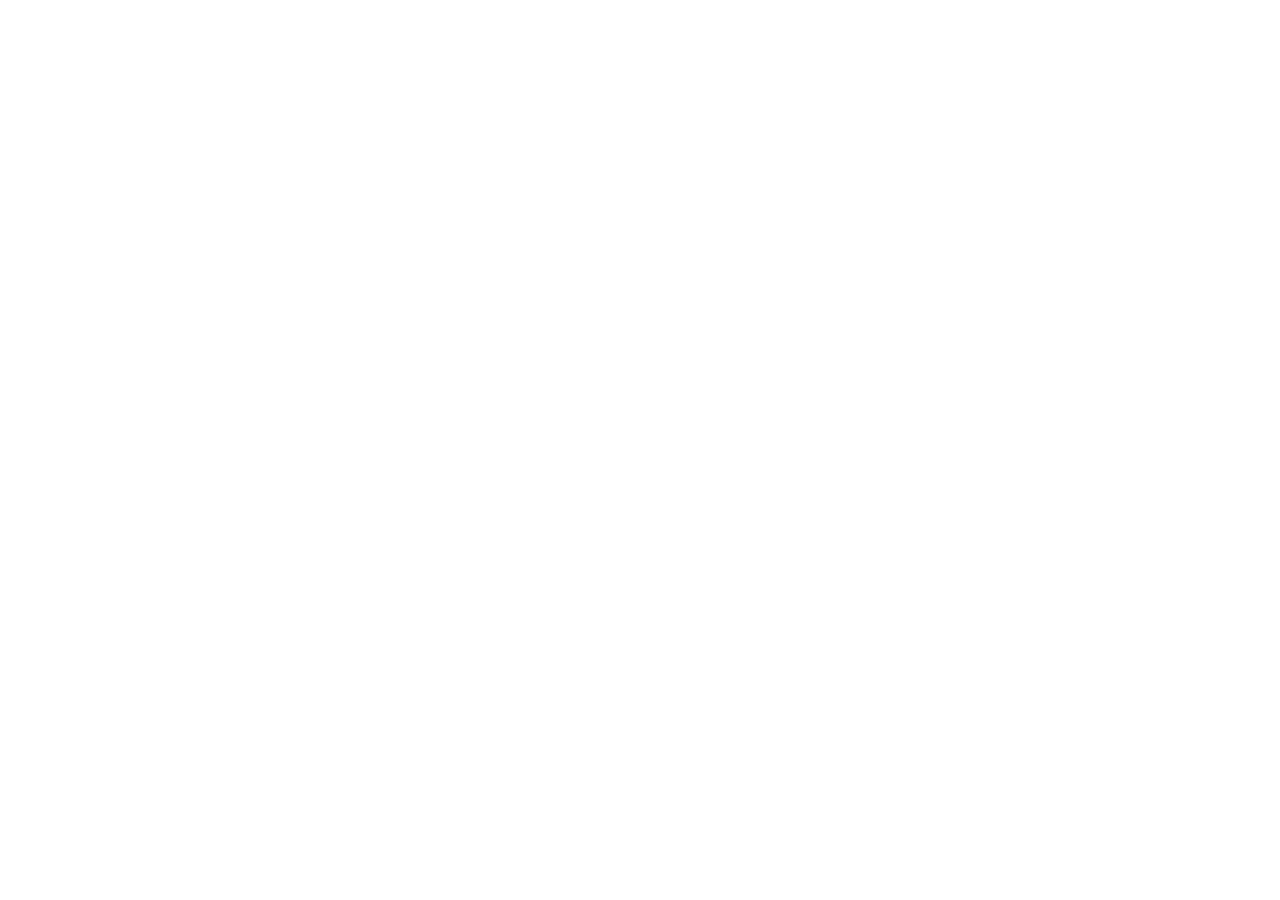
==== commit 4f677dcc: "redirect homepage to macwanapps.com/apps/walkfirst (canonical product page) Legal pages (privacy-pol" ====
--- a/index.html
+++ b/index.html
@@ -3,794 +3,17 @@
 <head>
 <meta charset="UTF-8">
 <meta name="viewport" content="width=device-width, initial-scale=1.0">
-<title>WalkFirst - Earn Screen Time by Walking</title>
-<meta name="description" content="WalkFirst blocks distracting apps until you hit your daily step goal. Walk more, scroll less. Available on the App Store.">
-<meta name="keywords" content="WalkFirst, screen time, app blocker, focus timer, app lock, block apps, step counter, digital wellbeing">
-<meta property="og:title" content="WalkFirst - Earn Screen Time by Walking">
-<meta property="og:description" content="Block distracting apps and earn screen time by walking. The more you move, the more you unlock.">
-<meta property="og:type" content="website">
-<meta property="og:url" content="https://walkfirst.macwanapps.com">
-<meta property="og:image" content="https://walkfirst.macwanapps.com/images/app-icon.png">
-<link rel="icon" type="image/png" sizes="32x32" href="images/favicon-32x32.png">
-<link rel="icon" type="image/png" sizes="16x16" href="images/favicon-16x16.png">
-<link rel="apple-touch-icon" sizes="180x180" href="images/apple-touch-icon.png">
+<title>WalkFirst has moved</title>
+<link rel="canonical" href="https://macwanapps.com/apps/walkfirst/">
+<meta http-equiv="refresh" content="0; url=https://macwanapps.com/apps/walkfirst/">
+<meta name="robots" content="noindex">
+<script>window.location.replace("https://macwanapps.com/apps/walkfirst/");</script>
 <style>
-  * { margin: 0; padding: 0; box-sizing: border-box; }
-
-  :root {
-    --bg: #ffffff;
-    --bg-alt: #fafafa;
-    --bg-warm: #FFF8F0;
-    --text: #1a1a1a;
-    --text-secondary: #555;
-    --text-muted: #888;
-    --border: #f0f0f0;
-    --border-light: rgba(0,0,0,0.06);
-    --accent: #FF8C00;
-    --accent-end: #FF5933;
-    --nav-bg: rgba(255,255,255,0.95);
-    --card-bg: #fafafa;
-    --card-shadow: rgba(0,0,0,0.05);
-    --footer-bg: #111;
-    --footer-text: #888;
-    --showcase-badge-bg: rgba(255,140,0,0.1);
-    --icon-bg: linear-gradient(135deg, rgba(255,140,0,0.1), rgba(255,89,51,0.1));
-  }
-
-  @media (prefers-color-scheme: dark) {
-    :root {
-      --bg: #0e0e0e;
-      --bg-alt: #161616;
-      --bg-warm: #1a1508;
-      --text: #f0f0f0;
-      --text-secondary: #aaa;
-      --text-muted: #777;
-      --border: #222;
-      --border-light: rgba(255,255,255,0.06);
-      --nav-bg: rgba(14,14,14,0.95);
-      --card-bg: #1a1a1a;
-      --card-shadow: rgba(0,0,0,0.2);
-      --footer-bg: #080808;
-      --footer-text: #666;
-      --showcase-badge-bg: rgba(255,140,0,0.15);
-      --icon-bg: linear-gradient(135deg, rgba(255,140,0,0.15), rgba(255,89,51,0.15));
-    }
-  }
-
-  body {
-    font-family: -apple-system, BlinkMacSystemFont, 'SF Pro Display', 'Helvetica Neue', Arial, sans-serif;
-    color: var(--text);
-    background: var(--bg);
-    -webkit-font-smoothing: antialiased;
-    overflow-x: hidden;
-    line-height: 1.6;
-  }
-
-  /* Scroll animations */
-  .fade-in {
-    opacity: 0;
-    transform: translateY(24px);
-    transition: opacity 0.7s ease, transform 0.7s ease;
-  }
-  .fade-in.visible { opacity: 1; transform: translateY(0); }
-  .fade-in.delay-1 { transition-delay: 0.1s; }
-  .fade-in.delay-2 { transition-delay: 0.2s; }
-  .fade-in.delay-3 { transition-delay: 0.3s; }
-
-  /* Nav */
-  nav {
-    background: var(--nav-bg);
-    backdrop-filter: blur(20px);
-    -webkit-backdrop-filter: blur(20px);
-    border-bottom: 1px solid var(--border-light);
-    padding: 14px 24px;
-    position: fixed;
-    top: 0; left: 0; right: 0;
-    z-index: 100;
-  }
-  nav .nav-inner {
-    max-width: 1100px;
-    margin: 0 auto;
-    display: flex;
-    align-items: center;
-    justify-content: space-between;
-  }
-  .nav-left {
-    display: flex;
-    align-items: center;
-    gap: 20px;
-  }
-  nav .brand {
-    font-size: 20px;
-    font-weight: 800;
-    color: var(--accent);
-    text-decoration: none;
-    display: flex;
-    align-items: center;
-    gap: 10px;
-  }
-  nav .brand img {
-    width: 30px;
-    height: 30px;
-    border-radius: 22%;
-  }
-  .back-link {
-    font-size: 13px;
-    color: var(--text-muted);
-    text-decoration: none;
-    transition: color 0.2s;
-    display: flex;
-    align-items: center;
-    gap: 4px;
-  }
-  .back-link:hover { color: var(--accent); }
-  nav .nav-links {
-    display: flex;
-    align-items: center;
-  }
-  nav .nav-links a {
-    font-size: 14px;
-    color: var(--text-muted);
-    text-decoration: none;
-    margin-left: 28px;
-    font-weight: 500;
-    transition: color 0.2s;
-  }
-  nav .nav-links a:hover { color: var(--text); }
-  .hamburger {
-    display: none;
-    background: none;
-    border: none;
-    cursor: pointer;
-    padding: 4px;
-    flex-direction: column;
-    gap: 5px;
-  }
-  .hamburger span {
-    display: block;
-    width: 20px;
-    height: 2px;
-    background: var(--text);
-    border-radius: 2px;
-    transition: transform 0.3s, opacity 0.3s;
-  }
-  .hamburger.open span:nth-child(1) { transform: translateY(7px) rotate(45deg); }
-  .hamburger.open span:nth-child(2) { opacity: 0; }
-  .hamburger.open span:nth-child(3) { transform: translateY(-7px) rotate(-45deg); }
-  @media (max-width: 768px) {
-    .hamburger { display: flex; }
-    .back-link { display: none; }
-    nav .nav-links {
-      display: none;
-      position: absolute;
-      top: 100%;
-      left: 0; right: 0;
-      background: var(--nav-bg);
-      backdrop-filter: blur(20px);
-      -webkit-backdrop-filter: blur(20px);
-      flex-direction: column;
-      padding: 16px 24px 24px;
-      border-bottom: 1px solid var(--border-light);
-      box-shadow: 0 8px 30px rgba(0,0,0,0.08);
-    }
-    nav .nav-links.open { display: flex; }
-    nav .nav-links a {
-      margin-left: 0;
-      padding: 12px 0;
-      font-size: 16px;
-      border-bottom: 1px solid var(--border);
-      width: 100%;
-      text-align: center;
-    }
-    nav .nav-links a:last-child { border-bottom: none; }
-  }
-
-  /* Hero */
-  .hero {
-    padding: 150px 24px 80px;
-    text-align: center;
-    background: linear-gradient(180deg, var(--bg) 0%, var(--bg-warm) 100%);
-    position: relative;
-  }
-  .hero-icon {
-    display: block;
-    width: 120px;
-    height: 120px;
-    border-radius: 22%;
-    margin: 0 auto 24px;
-    box-shadow: 0 12px 40px rgba(255,140,0,0.25);
-  }
-  .hero h1 {
-    font-size: 56px;
-    font-weight: 900;
-    line-height: 1.1;
-    margin-bottom: 20px;
-    letter-spacing: -1.5px;
-  }
-  .hero h1 span { color: var(--accent); }
-  .hero .subtitle {
-    font-size: 19px;
-    color: var(--text-secondary);
-    max-width: 540px;
-    margin: 0 auto 36px;
-    line-height: 1.7;
-  }
-  .cta-group {
-    display: flex;
-    gap: 16px;
-    justify-content: center;
-    align-items: center;
-    flex-wrap: wrap;
-    flex-direction: column;
-  }
-  .cta-primary {
-    display: inline-flex;
-    align-items: center;
-    gap: 10px;
-    background: var(--text);
-    color: var(--bg);
-    font-size: 17px;
-    font-weight: 600;
-    padding: 16px 32px;
-    border-radius: 14px;
-    text-decoration: none;
-    transition: transform 0.2s, box-shadow 0.2s;
-  }
-  .cta-primary:hover {
-    transform: translateY(-2px);
-    box-shadow: 0 8px 30px rgba(0,0,0,0.2);
-  }
-  .cta-primary svg { width: 22px; height: 22px; fill: var(--bg); }
-  .cta-req {
-    font-size: 12px;
-    color: var(--text-muted);
-    letter-spacing: 0.3px;
-  }
-
-  /* Feature Showcase */
-  .showcase {
-    padding: 60px 24px 0;
-  }
-  .showcase-row {
-    display: flex;
-    align-items: center;
-    gap: 60px;
-    max-width: 1000px;
-    margin: 0 auto;
-    padding: 60px 0;
-  }
-  .showcase-row.reverse { flex-direction: row-reverse; }
-  .showcase-row + .showcase-row { border-top: 1px solid var(--border); }
-  .phone-frame { flex-shrink: 0; width: 280px; }
-  .phone-frame img {
-    width: 100%;
-    height: auto;
-    display: block;
-    border-radius: 8px;
-    filter: drop-shadow(0 20px 40px rgba(0,0,0,0.10));
-  }
-  .showcase-info { flex: 1; }
-  .showcase-badge {
-    display: inline-block;
-    background: var(--showcase-badge-bg);
-    color: var(--accent);
-    font-size: 12px;
-    font-weight: 700;
-    padding: 5px 14px;
-    border-radius: 16px;
-    text-transform: uppercase;
-    letter-spacing: 1.5px;
-    margin-bottom: 12px;
-  }
-  .showcase-info h3 {
-    font-size: 30px;
-    font-weight: 800;
-    margin-bottom: 12px;
-    line-height: 1.2;
-    letter-spacing: -0.5px;
-  }
-  .showcase-info > p {
-    font-size: 16px;
-    color: var(--text-secondary);
-    margin-bottom: 24px;
-    line-height: 1.7;
-  }
-  .showcase-features {
-    list-style: none;
-    padding: 0;
-    margin: 0;
-    display: flex;
-    flex-direction: column;
-    gap: 14px;
-  }
-  .showcase-features li {
-    display: flex;
-    align-items: flex-start;
-    gap: 12px;
-    font-size: 15px;
-    color: var(--text-secondary);
-    line-height: 1.5;
-  }
-  .showcase-features li .sf-icon {
-    width: 36px;
-    height: 36px;
-    border-radius: 10px;
-    background: var(--icon-bg);
-    display: flex;
-    align-items: center;
-    justify-content: center;
-    font-size: 18px;
-    flex-shrink: 0;
-  }
-  .showcase-features li .sf-text strong {
-    display: block;
-    color: var(--text);
-    font-weight: 600;
-    font-size: 15px;
-  }
-  .showcase-features li .sf-text span {
-    color: var(--text-muted);
-    font-size: 14px;
-  }
-  @media (max-width: 768px) {
-    .showcase-row, .showcase-row.reverse { flex-direction: column; gap: 32px; padding: 40px 0; }
-    .phone-frame { width: 200px; }
-    .showcase-info h3 { font-size: 24px; }
-    .showcase-info { text-align: center; }
-    .showcase-features li { text-align: left; }
-  }
-
-  /* Section styles */
-  .section-inner { max-width: 1100px; margin: 0 auto; }
-  .section-label {
-    font-size: 12px;
-    font-weight: 700;
-    text-transform: uppercase;
-    letter-spacing: 2px;
-    color: var(--accent);
-    text-align: center;
-    margin-bottom: 8px;
-  }
-  .section-title {
-    font-size: 40px;
-    font-weight: 800;
-    text-align: center;
-    margin-bottom: 48px;
-    letter-spacing: -1px;
-    line-height: 1.1;
-  }
-
-  /* How It Works */
-  .how-it-works { padding: 80px 24px; background: var(--bg); }
-  .steps-grid { display: grid; grid-template-columns: repeat(3, 1fr); gap: 24px; }
-  .step-card {
-    background: var(--card-bg);
-    border-radius: 20px;
-    padding: 36px 28px;
-    text-align: center;
-    transition: transform 0.3s, box-shadow 0.3s;
-  }
-  .step-card:hover { transform: translateY(-4px); box-shadow: 0 12px 40px var(--card-shadow); }
-  .step-num {
-    display: inline-flex;
-    align-items: center;
-    justify-content: center;
-    width: 48px; height: 48px;
-    border-radius: 50%;
-    background: linear-gradient(135deg, var(--accent), var(--accent-end));
-    color: white;
-    font-size: 20px;
-    font-weight: 800;
-    margin-bottom: 16px;
-  }
-  .step-card h3 { font-size: 20px; font-weight: 700; margin-bottom: 8px; }
-  .step-card p { font-size: 15px; color: var(--text-secondary); line-height: 1.6; }
-
-  /* Tiers */
-  .tiers { padding: 80px 24px; background: linear-gradient(180deg, var(--bg-warm) 0%, var(--bg) 100%); }
-  .tier-grid { display: grid; grid-template-columns: repeat(3, 1fr); gap: 20px; max-width: 800px; margin: 0 auto; }
-  .tier-card {
-    background: var(--bg-card, var(--bg));
-    border-radius: 20px;
-    padding: 32px 24px;
-    text-align: center;
-    box-shadow: 0 2px 12px var(--card-shadow);
-    border: 2px solid transparent;
-    transition: border-color 0.3s, transform 0.3s;
-  }
-  .tier-card:hover { transform: translateY(-4px); }
-  .tier-card.featured { border-color: var(--accent); box-shadow: 0 8px 32px rgba(255,140,0,0.15); }
-  .tier-pct { font-size: 42px; font-weight: 900; color: var(--accent); margin-bottom: 4px; }
-  .tier-label { font-size: 14px; color: var(--text-muted); font-weight: 600; text-transform: uppercase; letter-spacing: 1px; margin-bottom: 12px; }
-  .tier-reward { font-size: 24px; font-weight: 700; }
-  .tier-reward small { display: block; font-size: 14px; color: var(--text-muted); font-weight: 500; margin-top: 4px; }
-
-  /* Pricing */
-  .pricing-badges { display: inline-flex; gap: 12px; flex-wrap: wrap; justify-content: center; }
-  .badge-free { background: var(--card-bg); padding: 10px 20px; border-radius: 12px; font-size: 15px; font-weight: 600; border: 1px solid var(--border); }
-  .badge-pro { background: linear-gradient(135deg, var(--accent), var(--accent-end)); padding: 10px 20px; border-radius: 12px; font-size: 15px; font-weight: 600; color: white; }
-
-  /* CTA Bottom */
-  .bottom-cta { padding: 80px 24px; text-align: center; background: linear-gradient(135deg, var(--accent), var(--accent-end)); color: white; }
-  .bottom-cta h2 { font-size: 36px; font-weight: 800; margin-bottom: 12px; }
-  .bottom-cta p { font-size: 18px; opacity: 0.9; margin-bottom: 32px; }
-  .cta-white {
-    display: inline-flex;
-    align-items: center;
-    gap: 10px;
-    background: white;
-    color: #1a1a1a;
-    font-size: 17px;
-    font-weight: 600;
-    padding: 16px 32px;
-    border-radius: 14px;
-    text-decoration: none;
-    transition: transform 0.2s, box-shadow 0.2s;
-  }
-  .cta-white:hover { transform: translateY(-2px); box-shadow: 0 8px 30px rgba(0,0,0,0.15); }
-  .cta-white svg { width: 22px; height: 22px; }
-
-  /* FAQ */
-  .faq-section { padding: 80px 24px; background: var(--bg-alt); }
-  .faq-list { max-width: 700px; margin: 0 auto; }
-  .faq-item {
-    border-bottom: 1px solid var(--border);
-    padding: 0;
-  }
-  .faq-item:first-child { border-top: 1px solid var(--border); }
-  .faq-question {
-    width: 100%;
-    background: none;
-    border: none;
-    padding: 20px 0;
-    font-size: 16px;
-    font-weight: 600;
-    color: var(--text);
-    text-align: left;
-    cursor: pointer;
-    display: flex;
-    justify-content: space-between;
-    align-items: center;
-    gap: 16px;
-    font-family: inherit;
-    line-height: 1.4;
-  }
-  .faq-question:hover { color: var(--accent); }
-  .faq-chevron {
-    width: 20px;
-    height: 20px;
-    flex-shrink: 0;
-    fill: var(--text-muted);
-    transition: transform 0.3s;
-  }
-  .faq-item.open .faq-chevron { transform: rotate(180deg); }
-  .faq-answer {
-    max-height: 0;
-    overflow: hidden;
-    transition: max-height 0.3s ease, padding 0.3s ease;
-  }
-  .faq-item.open .faq-answer { max-height: 200px; }
-  .faq-answer p {
-    padding: 0 0 20px;
-    font-size: 15px;
-    color: var(--text-secondary);
-    line-height: 1.7;
-  }
-
-  /* Footer */
-  footer {
-    background: var(--footer-bg);
-    color: var(--footer-text);
-    padding: 48px 24px 32px;
-    text-align: center;
-    font-size: 13px;
-  }
-  footer a { color: var(--footer-text); text-decoration: none; transition: color 0.2s; }
-  footer a:hover { color: var(--accent); }
-  .footer-brand {
-    color: var(--accent);
-    font-weight: 700;
-    font-size: 18px;
-    margin-bottom: 16px;
-    display: block;
-  }
-  .footer-social {
-    display: flex;
-    gap: 12px;
-    justify-content: center;
-    margin-bottom: 20px;
-  }
-  .footer-social a {
-    display: flex;
-    align-items: center;
-    justify-content: center;
-    width: 36px;
-    height: 36px;
-    border-radius: 50%;
-    background: rgba(255,255,255,0.06);
-    transition: all 0.2s;
-  }
-  .footer-social a:hover { background: rgba(255,140,0,0.15); }
-  .footer-social a svg { width: 16px; height: 16px; fill: var(--footer-text); }
-  .footer-social a:hover svg { fill: var(--accent); }
-  .footer-links {
-    margin-bottom: 20px;
-    display: flex;
-    gap: 24px;
-    justify-content: center;
-    flex-wrap: wrap;
-  }
-  .footer-divider { width: 40px; height: 1px; background: rgba(255,255,255,0.08); margin: 0 auto 20px; }
-  footer .copyright { color: rgba(255,255,255,0.3); font-size: 12px; }
-  footer .portfolio-link { display: block; margin-top: 8px; color: rgba(255,255,255,0.25); font-size: 12px; }
-  footer .portfolio-link:hover { color: var(--accent); }
-
-  /* Responsive */
-  @media (max-width: 768px) {
-    .hero h1 { font-size: 36px; }
-    .hero .subtitle { font-size: 17px; }
-    .section-title { font-size: 30px; }
-    .steps-grid { grid-template-columns: 1fr; }
-    .tier-grid { grid-template-columns: 1fr; max-width: 320px; }
-    .bottom-cta h2 { font-size: 28px; }
-  }
+  body { font-family: -apple-system, BlinkMacSystemFont, 'Helvetica Neue', Arial, sans-serif; display: flex; align-items: center; justify-content: center; min-height: 100vh; margin: 0; background: #fdf7ef; color: #0d0e10; }
+  a { color: #c2580a; }
 </style>
 </head>
 <body>
-
-<nav>
-  <div class="nav-inner">
-    <div class="nav-left">
-      <a href="index.html" class="brand"><img src="images/app-icon.png" alt="WalkFirst Icon">WalkFirst</a>
-      <a href="https://macwanapps.com" class="back-link">&larr; Macwan Apps</a>
-    </div>
-    <button class="hamburger" onclick="this.classList.toggle('open');this.nextElementSibling.classList.toggle('open')" aria-label="Menu">
-      <span></span><span></span><span></span>
-    </button>
-    <div class="nav-links">
-      <a href="#features">Features</a>
-      <a href="#how">How It Works</a>
-      <a href="#faq">FAQ</a>
-      <a href="support.html">Support</a>
-    </div>
-  </div>
-</nav>
-
-<!-- Hero -->
-<section class="hero">
-  <img src="images/app-icon.png" alt="WalkFirst App Icon" class="hero-icon">
-  <h1>Walk First.<br><span>Scroll Later.</span></h1>
-  <p class="subtitle">Block distracting apps and earn screen time by hitting your daily step goal. The more you move, the more you unlock.</p>
-  <div class="cta-group">
-    <a href="https://apps.apple.com/app/id6758828207" class="cta-primary">
-      <svg viewBox="0 0 24 24"><path d="M18.71 19.5c-.83 1.24-1.71 2.45-3.05 2.47-1.34.03-1.77-.79-3.29-.79-1.53 0-2 .77-3.27.82-1.31.05-2.3-1.32-3.14-2.53C4.25 17 2.94 12.45 4.7 9.39c.87-1.52 2.43-2.48 4.12-2.51 1.28-.02 2.5.87 3.29.87.78 0 2.26-1.07 3.8-.91.65.03 2.47.26 3.64 1.98-.09.06-2.17 1.28-2.15 3.81.03 3.02 2.65 4.03 2.68 4.04-.03.07-.42 1.44-1.38 2.83M13 3.5c.73-.83 1.94-1.46 2.94-1.5.13 1.17-.34 2.35-1.04 3.19-.69.85-1.83 1.51-2.95 1.42-.15-1.15.41-2.35 1.05-3.11z"/></svg>
-      Download on the App Store
-    </a>
-    <span class="cta-req">Requires iOS 17.0 or later</span>
-  </div>
-</section>
-
-<!-- Feature Showcase -->
-<section class="showcase" id="features">
-  <div class="section-inner">
-    <div class="section-label">See It In Action</div>
-    <h2 class="section-title">Designed for simplicity</h2>
-  </div>
-
-  <div class="showcase-row fade-in">
-    <div class="phone-frame">
-      <img src="images/screen-home.png" alt="WalkFirst Home Screen" loading="lazy">
-    </div>
-    <div class="showcase-info">
-      <div class="showcase-badge">Home</div>
-      <h3>Track Your Steps.<br>Earn Your Screen Time.</h3>
-      <p>Your daily dashboard — see your progress at a glance and know exactly how much screen time you've earned.</p>
-      <ul class="showcase-features">
-        <li><span class="sf-icon">&#128200;</span><div class="sf-text"><strong>Live Step Progress Ring</strong><span>Watch your progress in real time as you walk</span></div></li>
-        <li><span class="sf-icon">&#9201;</span><div class="sf-text"><strong>Earned Time Display</strong><span>See how many minutes you've unlocked today</span></div></li>
-        <li><span class="sf-icon">&#127942;</span><div class="sf-text"><strong>Milestone Indicators</strong><span>Hit 50%, 75%, or 100% of your goal to unlock more</span></div></li>
-      </ul>
-    </div>
-  </div>
-
-  <div class="showcase-row reverse fade-in">
-    <div class="phone-frame">
-      <img src="images/screen-apps.png" alt="WalkFirst Apps Screen" loading="lazy">
-    </div>
-    <div class="showcase-info">
-      <div class="showcase-badge">Apps</div>
-      <h3>Your Apps.<br>Your Rules.</h3>
-      <p>Choose exactly which apps get blocked. Social media, games, video — you decide what stays locked until you walk.</p>
-      <ul class="showcase-features">
-        <li><span class="sf-icon">&#128274;</span><div class="sf-text"><strong>Block Any App</strong><span>Instagram, TikTok, YouTube, games — your choice</span></div></li>
-        <li><span class="sf-icon">&#128260;</span><div class="sf-text"><strong>Daily Auto-Reset</strong><span>Apps reset every morning for a fresh start</span></div></li>
-        <li><span class="sf-icon">&#128197;</span><div class="sf-text"><strong>Flexible Schedule</strong><span>Everyday or Weekdays Only — take weekends off</span></div></li>
-      </ul>
-    </div>
-  </div>
-
-  <div class="showcase-row fade-in">
-    <div class="phone-frame">
-      <img src="images/screen-progress.png" alt="WalkFirst Progress Screen" loading="lazy">
-    </div>
-    <div class="showcase-info">
-      <div class="showcase-badge">Progress</div>
-      <h3>Watch Your Habits<br>Transform.</h3>
-      <p>Detailed stats and visual progress tracking to keep you motivated and see how far you've come.</p>
-      <ul class="showcase-features">
-        <li><span class="sf-icon">&#128197;</span><div class="sf-text"><strong>Calendar Streak Tracking</strong><span>Build your streak day by day — don't break the chain</span></div></li>
-        <li><span class="sf-icon">&#128202;</span><div class="sf-text"><strong>Weekly, Monthly & Yearly Stats</strong><span>See trends over time with beautiful charts</span></div></li>
-        <li><span class="sf-icon">&#128336;</span><div class="sf-text"><strong>Screen Time Reclaimed</strong><span>See how much time you've taken back from your phone</span></div></li>
-      </ul>
-    </div>
-  </div>
-
-  <div class="showcase-row reverse fade-in">
-    <div class="phone-frame">
-      <img src="images/screen-profile.png" alt="WalkFirst Profile Screen" loading="lazy">
-    </div>
-    <div class="showcase-info">
-      <div class="showcase-badge">Profile</div>
-      <h3>Personalized<br>to You.</h3>
-      <p>Customize everything — goals, schedule, achievements. Make WalkFirst work for your lifestyle.</p>
-      <ul class="showcase-features">
-        <li><span class="sf-icon">&#127939;</span><div class="sf-text"><strong>Custom Step Goals</strong><span>Set a goal that fits — start small, build up</span></div></li>
-        <li><span class="sf-icon">&#127942;</span><div class="sf-text"><strong>Achievements & Milestones</strong><span>Unlock badges as you build healthier habits</span></div></li>
-        <li><span class="sf-icon">&#128737;</span><div class="sf-text"><strong>Privacy First</strong><span>Apple Health + Screen Time — data stays on device</span></div></li>
-      </ul>
-    </div>
-  </div>
-</section>
-
-<!-- How It Works -->
-<section class="how-it-works fade-in" id="how">
-  <div class="section-inner">
-    <div class="section-label">How It Works</div>
-    <h2 class="section-title">Three simple steps</h2>
-    <div class="steps-grid">
-      <div class="step-card fade-in delay-1">
-        <div class="step-num">1</div>
-        <h3>Set Your Goal</h3>
-        <p>Choose a daily step goal that works for you. Start small or go big.</p>
-      </div>
-      <div class="step-card fade-in delay-2">
-        <div class="step-num">2</div>
-        <h3>Block Your Apps</h3>
-        <p>Pick the apps that distract you most. Instagram, TikTok, YouTube — you decide.</p>
-      </div>
-      <div class="step-card fade-in delay-3">
-        <div class="step-num">3</div>
-        <h3>Walk to Unlock</h3>
-        <p>Hit your step goal and earn screen time. Reach 100% for unlimited access all day.</p>
-      </div>
-    </div>
-  </div>
-</section>
-
-<!-- Tiers -->
-<section class="tiers fade-in">
-  <div class="section-inner">
-    <div class="section-label">Earn More</div>
-    <h2 class="section-title">The more you walk, the more you earn</h2>
-    <div class="tier-grid">
-      <div class="tier-card featured fade-in delay-1">
-        <div class="tier-pct">50%</div>
-        <div class="tier-label">of goal</div>
-        <div class="tier-reward">10 min<small>unlocked</small></div>
-      </div>
-      <div class="tier-card featured fade-in delay-2">
-        <div class="tier-pct">75%</div>
-        <div class="tier-label">of goal</div>
-        <div class="tier-reward">15 min<small>unlocked</small></div>
-      </div>
-      <div class="tier-card featured fade-in delay-3">
-        <div class="tier-pct">100%</div>
-        <div class="tier-label">of goal</div>
-        <div class="tier-reward">Unlimited<small>all day access</small></div>
-      </div>
-    </div>
-  </div>
-</section>
-
-<!-- Pricing -->
-<section class="how-it-works fade-in" style="padding-bottom:60px;">
-  <div class="section-inner" style="text-align:center;">
-    <div class="section-label">Pricing</div>
-    <h2 class="section-title">Free to start. Pro when you're ready.</h2>
-    <p style="font-size:18px;color:var(--text-secondary);max-width:600px;margin:0 auto 32px;line-height:1.7;">WalkFirst is free to download with core features included. Upgrade to <strong style="color:var(--accent);">WalkFirst Pro</strong> for unlimited app blocking, detailed stats, achievements, and more.</p>
-    <div class="pricing-badges">
-      <span class="badge-free">Free — Core features included</span>
-      <span class="badge-pro">Pro — Unlock everything</span>
-    </div>
-  </div>
-</section>
-
-<!-- FAQ -->
-<section class="faq-section fade-in" id="faq">
-  <div class="section-inner">
-    <div class="section-label">FAQ</div>
-    <h2 class="section-title">Frequently asked questions</h2>
-    <div class="faq-list">
-      <div class="faq-item">
-        <button class="faq-question" onclick="this.parentElement.classList.toggle('open')">
-          Is WalkFirst free to use?
-          <svg class="faq-chevron" viewBox="0 0 24 24"><path d="M7.41 8.59L12 13.17l4.59-4.58L18 10l-6 6-6-6z"/></svg>
-        </button>
-        <div class="faq-answer"><p>Yes! WalkFirst is free to download with core features. You can upgrade to WalkFirst Pro for unlimited app blocking, detailed statistics, achievements, and more.</p></div>
-      </div>
-      <div class="faq-item">
-        <button class="faq-question" onclick="this.parentElement.classList.toggle('open')">
-          How does app blocking work?
-          <svg class="faq-chevron" viewBox="0 0 24 24"><path d="M7.41 8.59L12 13.17l4.59-4.58L18 10l-6 6-6-6z"/></svg>
-        </button>
-        <div class="faq-answer"><p>WalkFirst uses Apple's Screen Time API to block apps you choose. Once you hit your daily step goal (50%, 75%, or 100%), the apps unlock automatically. Everything resets the next morning.</p></div>
-      </div>
-      <div class="faq-item">
-        <button class="faq-question" onclick="this.parentElement.classList.toggle('open')">
-          Which apps can I block?
-          <svg class="faq-chevron" viewBox="0 0 24 24"><path d="M7.41 8.59L12 13.17l4.59-4.58L18 10l-6 6-6-6z"/></svg>
-        </button>
-        <div class="faq-answer"><p>You can block any app on your device — social media, games, video streaming, messaging apps, and more. You choose which apps to include, and you can update your list anytime.</p></div>
-      </div>
-      <div class="faq-item">
-        <button class="faq-question" onclick="this.parentElement.classList.toggle('open')">
-          Does WalkFirst track my personal data?
-          <svg class="faq-chevron" viewBox="0 0 24 24"><path d="M7.41 8.59L12 13.17l4.59-4.58L18 10l-6 6-6-6z"/></svg>
-        </button>
-        <div class="faq-answer"><p>No. WalkFirst is built with privacy first. Your step data comes from Apple Health and stays on your device. We don't collect, store, or share any personal information.</p></div>
-      </div>
-      <div class="faq-item">
-        <button class="faq-question" onclick="this.parentElement.classList.toggle('open')">
-          What iOS version do I need?
-          <svg class="faq-chevron" viewBox="0 0 24 24"><path d="M7.41 8.59L12 13.17l4.59-4.58L18 10l-6 6-6-6z"/></svg>
-        </button>
-        <div class="faq-answer"><p>WalkFirst requires iOS 17.0 or later. It works on all iPhones that support iOS 17.</p></div>
-      </div>
-    </div>
-  </div>
-</section>
-
-<!-- Bottom CTA -->
-<section class="bottom-cta">
-  <h2>Ready to earn your screen time?</h2>
-  <p>Walk more. Scroll less. Live better.</p>
-  <a href="https://apps.apple.com/app/id6758828207" class="cta-white">
-    <svg viewBox="0 0 24 24" width="22" height="22"><path d="M18.71 19.5c-.83 1.24-1.71 2.45-3.05 2.47-1.34.03-1.77-.79-3.29-.79-1.53 0-2 .77-3.27.82-1.31.05-2.3-1.32-3.14-2.53C4.25 17 2.94 12.45 4.7 9.39c.87-1.52 2.43-2.48 4.12-2.51 1.28-.02 2.5.87 3.29.87.78 0 2.26-1.07 3.8-.91.65.03 2.47.26 3.64 1.98-.09.06-2.17 1.28-2.15 3.81.03 3.02 2.65 4.03 2.68 4.04-.03.07-.42 1.44-1.38 2.83M13 3.5c.73-.83 1.94-1.46 2.94-1.5.13 1.17-.34 2.35-1.04 3.19-.69.85-1.83 1.51-2.95 1.42-.15-1.15.41-2.35 1.05-3.11z"/></svg>
-    Download on the App Store
-  </a>
-</section>
-
-<!-- Footer -->
-<footer>
-  <span class="footer-brand">WalkFirst</span>
-  <div class="footer-social">
-    <a href="https://github.com/jobinmacwan" aria-label="GitHub">
-      <svg viewBox="0 0 24 24"><path d="M12 0C5.37 0 0 5.37 0 12c0 5.31 3.435 9.795 8.205 11.385.6.105.825-.255.825-.57 0-.285-.015-1.23-.015-2.235-3.015.555-3.795-.735-4.035-1.41-.135-.345-.72-1.41-1.23-1.695-.42-.225-1.02-.78-.015-.795.945-.015 1.62.87 1.845 1.23 1.08 1.815 2.805 1.305 3.495.99.105-.78.42-1.305.765-1.605-2.67-.3-5.46-1.335-5.46-5.925 0-1.305.465-2.385 1.23-3.225-.12-.3-.54-1.53.12-3.18 0 0 1.005-.315 3.3 1.23.96-.27 1.98-.405 3-.405s2.04.135 3 .405c2.295-1.56 3.3-1.23 3.3-1.23.66 1.65.24 2.88.12 3.18.765.84 1.23 1.905 1.23 3.225 0 4.605-2.805 5.625-5.475 5.925.435.375.81 1.095.81 2.22 0 1.605-.015 2.895-.015 3.3 0 .315.225.69.825.57A12.02 12.02 0 0024 12c0-6.63-5.37-12-12-12z"/></svg>
-    </a>
-  </div>
-  <div class="footer-links">
-    <a href="privacy-policy.html">Privacy Policy</a>
-    <a href="terms.html">Terms of Service</a>
-    <a href="support.html">Support</a>
-    <a href="mailto:support@macwanapps.com">Contact</a>
-  </div>
-  <div class="footer-divider"></div>
-  <p class="copyright">&copy; 2026 Jobin Macwan. All rights reserved.</p>
-  <a href="https://macwanapps.com" class="portfolio-link">A Macwan Apps product</a>
-</footer>
-
-<!-- Scroll animations -->
-<script>
-const observer = new IntersectionObserver((entries) => {
-  entries.forEach(entry => {
-    if (entry.isIntersecting) {
-      entry.target.classList.add('visible');
-    }
-  });
-}, { threshold: 0.1, rootMargin: '0px 0px -40px 0px' });
-
-document.querySelectorAll('.fade-in').forEach(el => observer.observe(el));
-</script>
-
+<p>WalkFirst has moved &mdash; redirecting to <a href="https://macwanapps.com/apps/walkfirst/">macwanapps.com/apps/walkfirst</a>&hellip;</p>
 </body>
 </html>
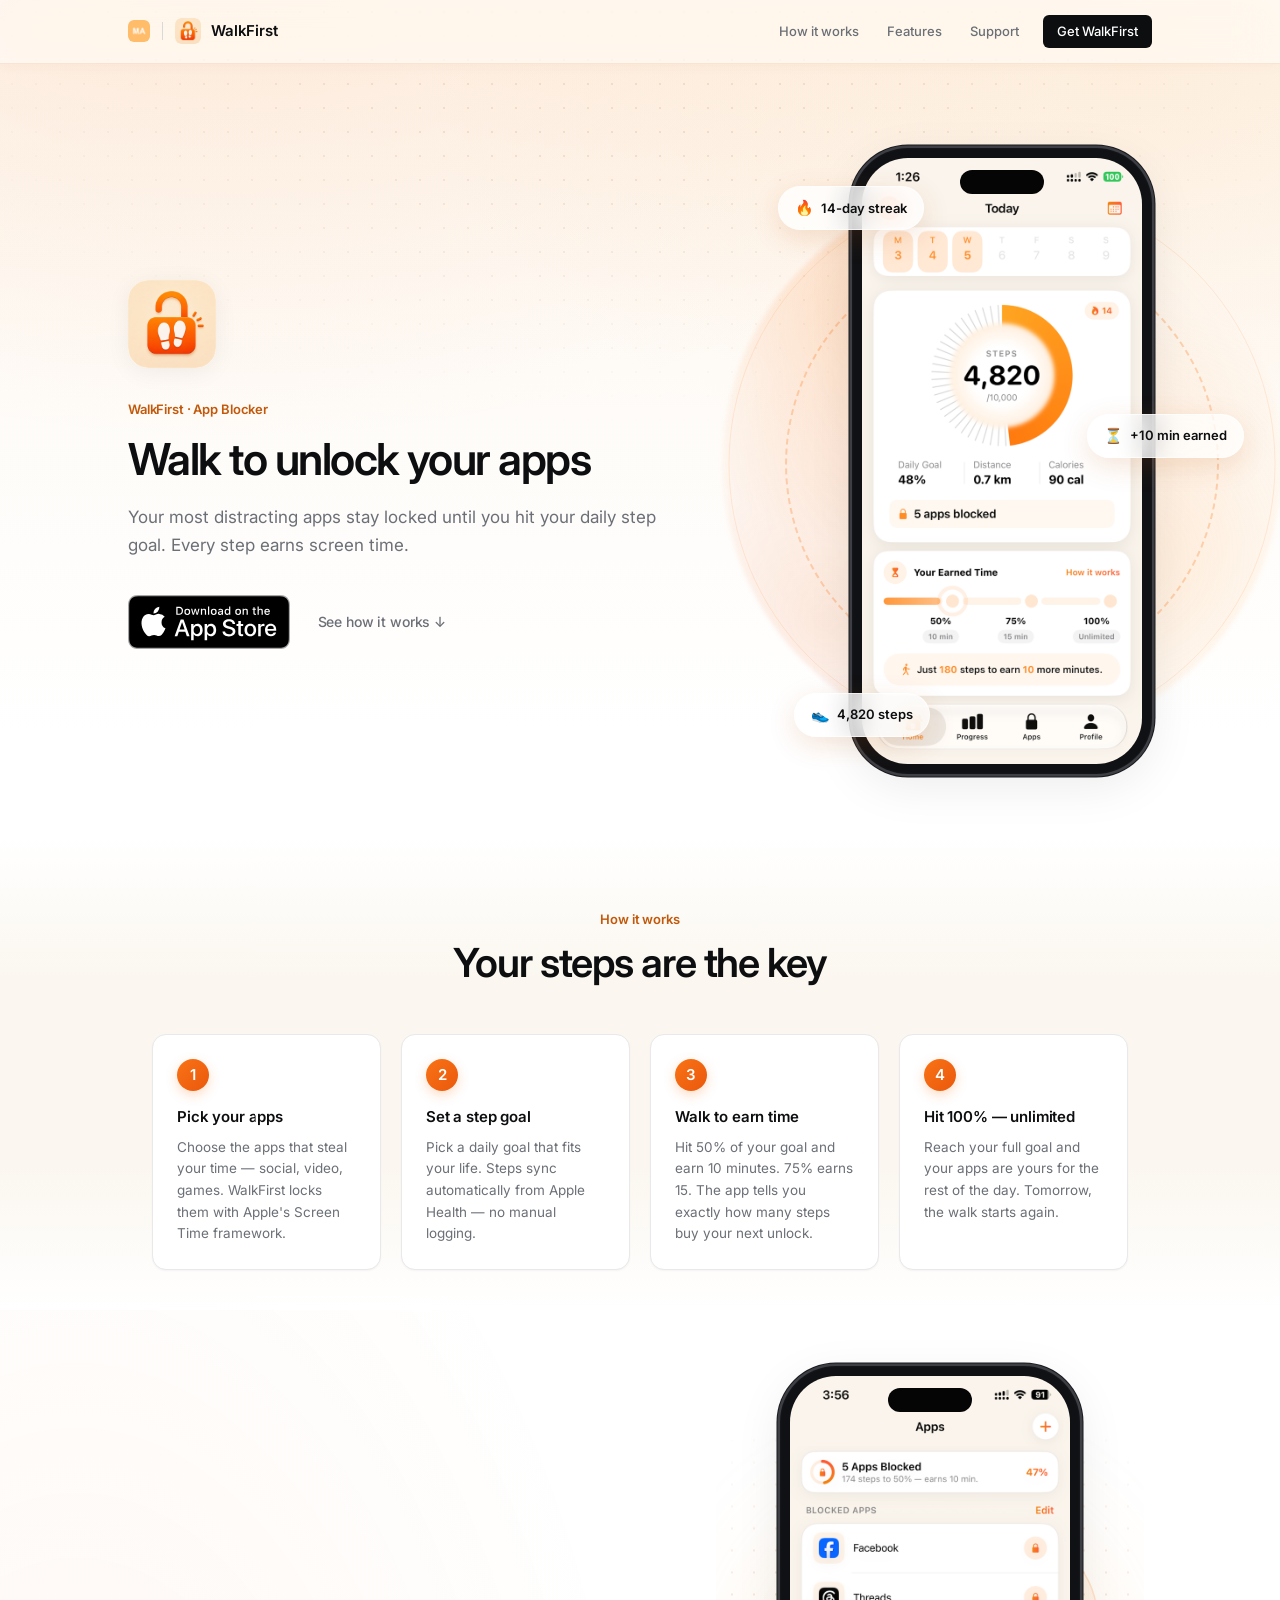
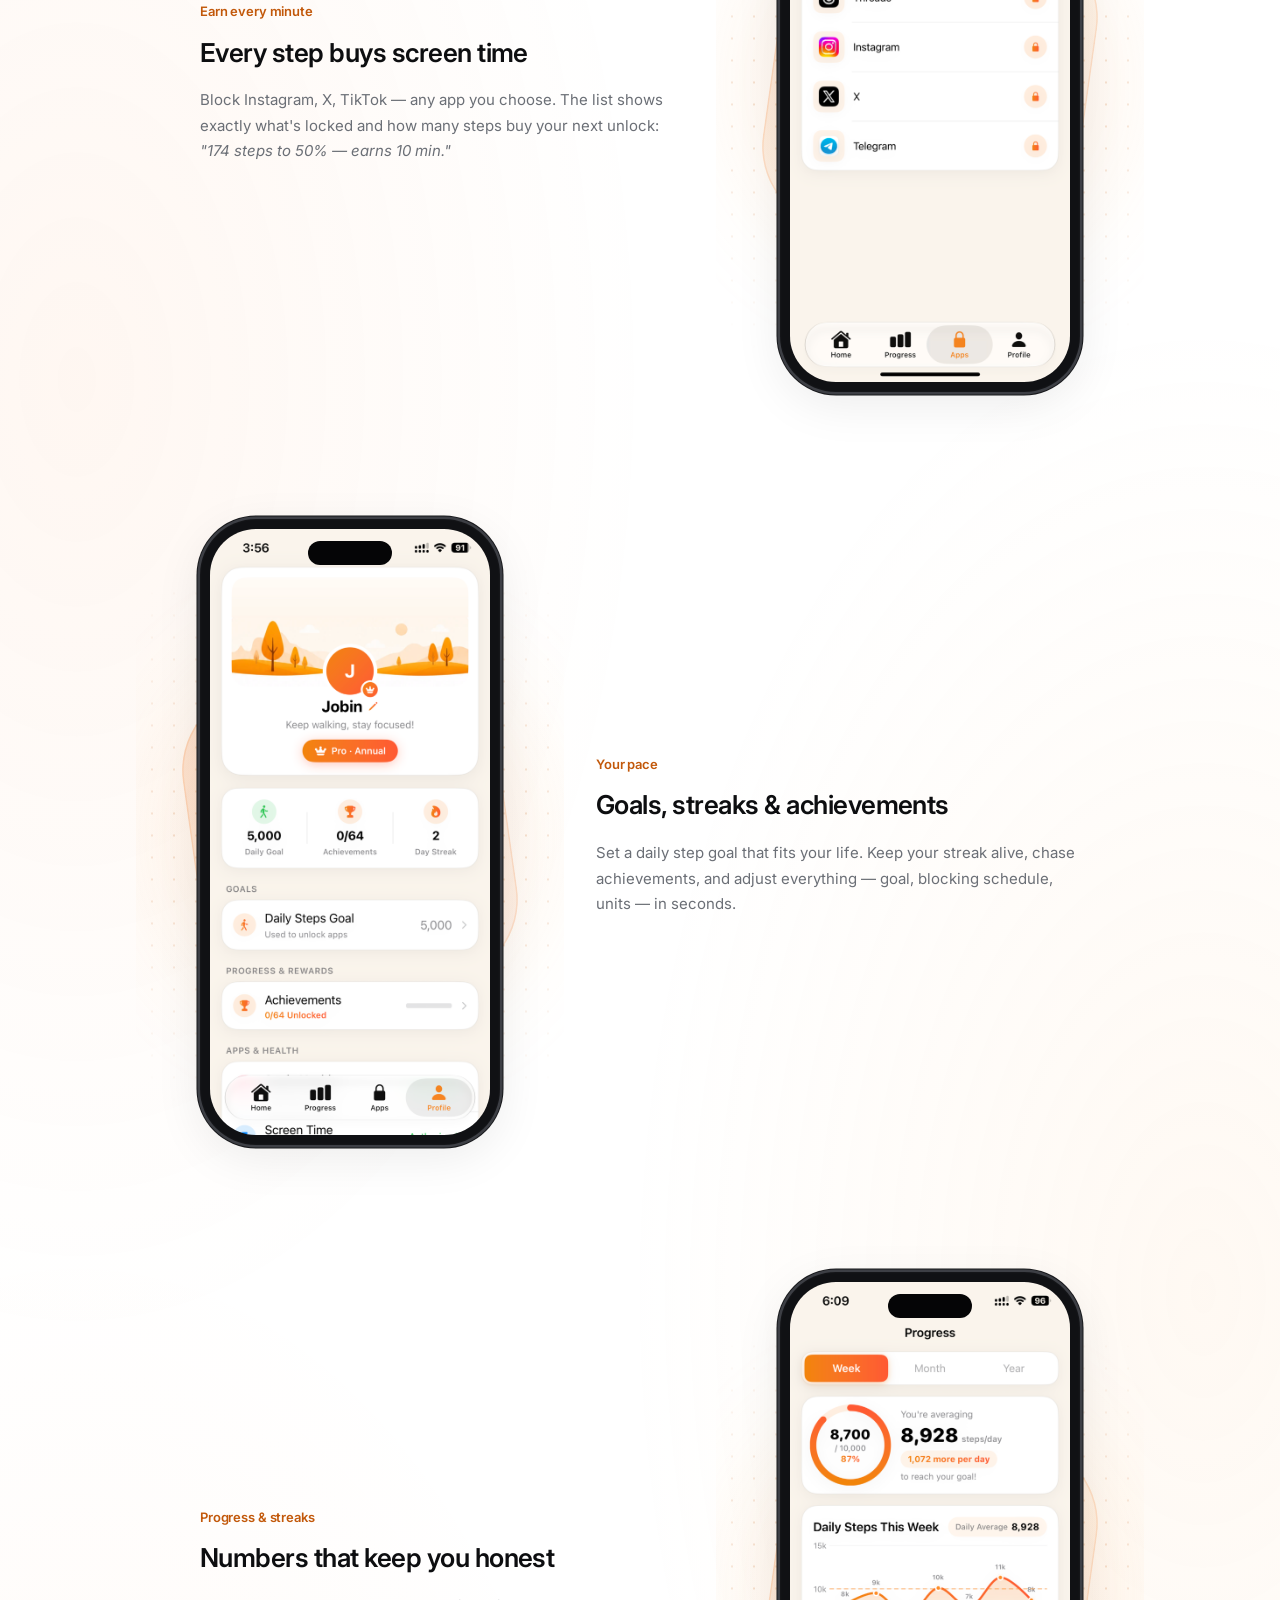
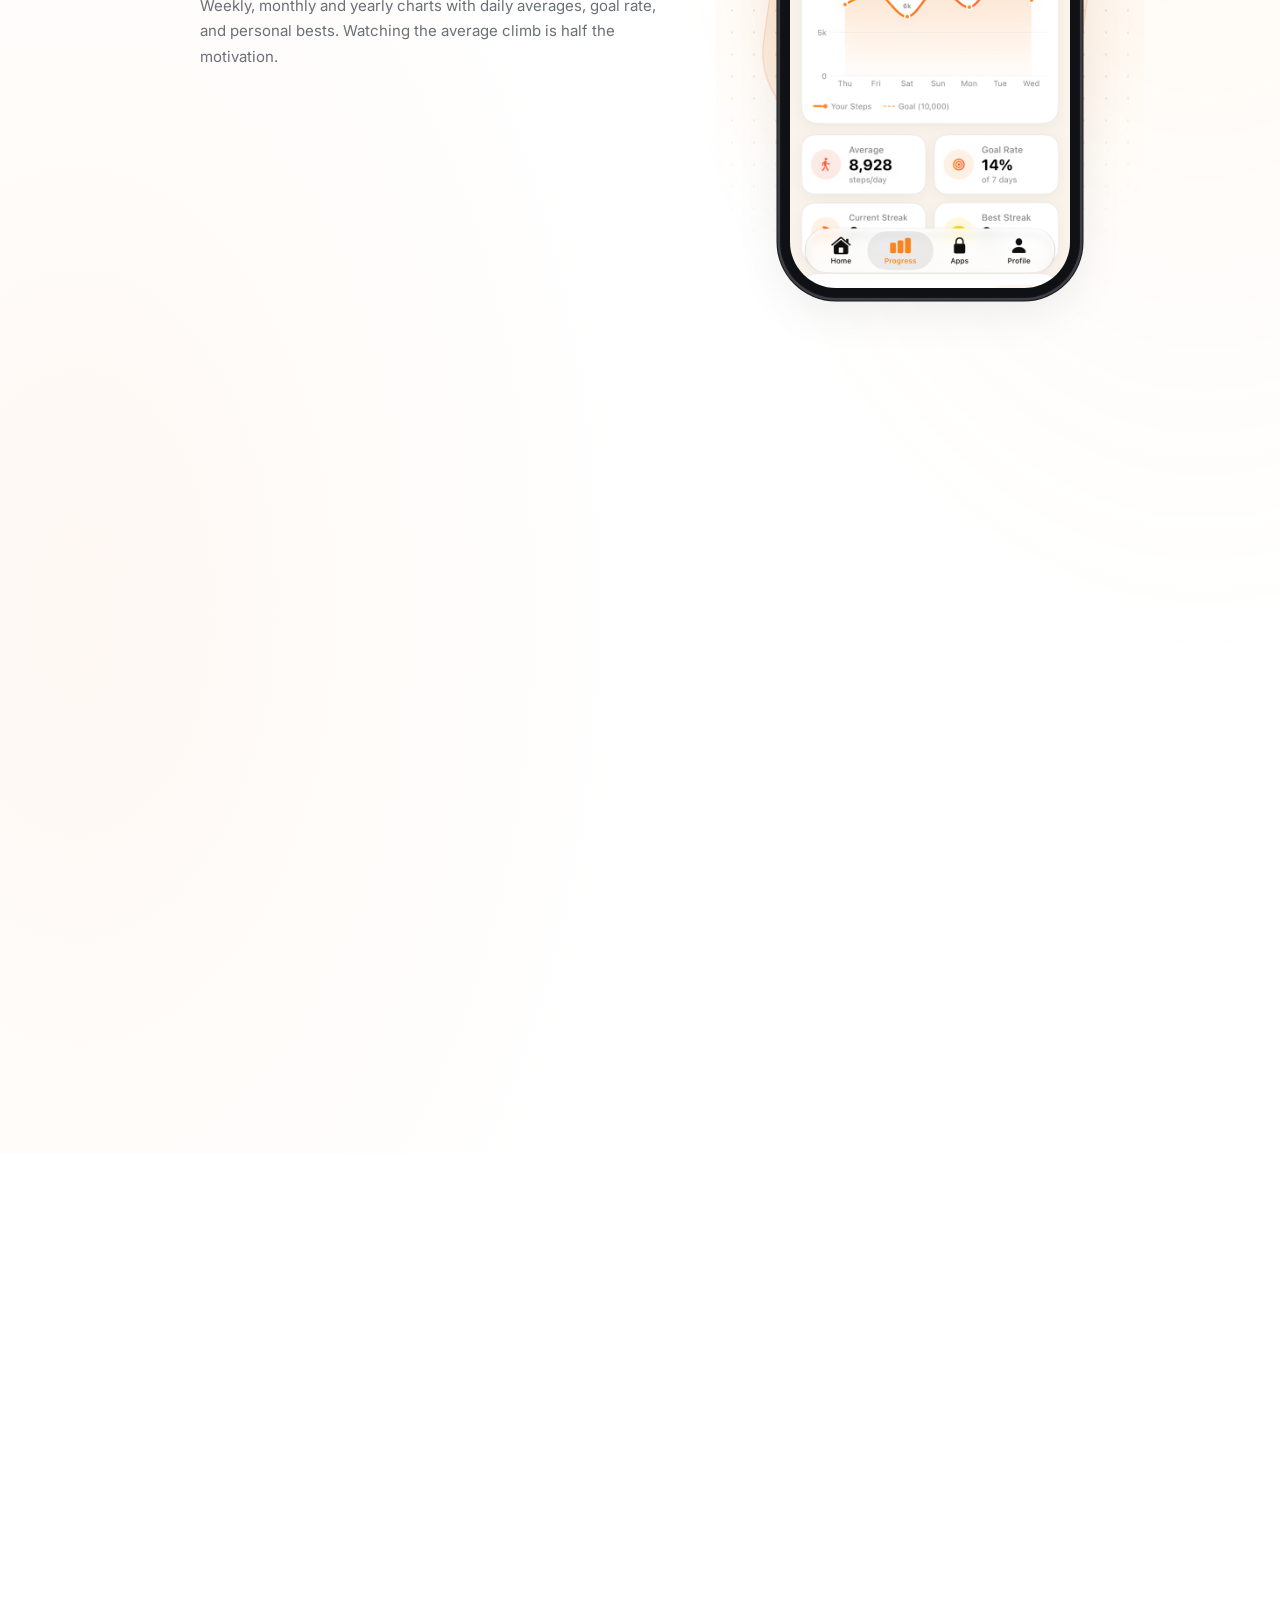
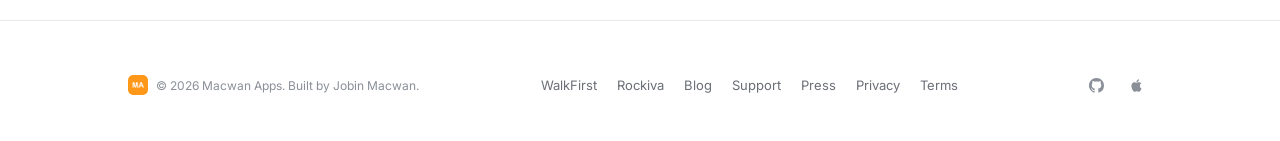
==== commit c3722fb7: "serve the full WalkFirst page on the subdomain (mirror of macwanapps.com/apps/walkfirst/) Replaces t" ====
--- a/index.html
+++ b/index.html
@@ -3,17 +3,212 @@
 <head>
 <meta charset="UTF-8">
 <meta name="viewport" content="width=device-width, initial-scale=1.0">
-<title>WalkFirst has moved</title>
+<title>WalkFirst – Walk to Unlock Apps | Macwan Apps</title>
+<meta name="description" content="WalkFirst is an app blocker that makes you earn screen time: your most distracting apps stay locked until you hit your daily step goal.">
 <link rel="canonical" href="https://macwanapps.com/apps/walkfirst/">
-<meta http-equiv="refresh" content="0; url=https://macwanapps.com/apps/walkfirst/">
-<meta name="robots" content="noindex">
-<script>window.location.replace("https://macwanapps.com/apps/walkfirst/");</script>
-<style>
-  body { font-family: -apple-system, BlinkMacSystemFont, 'Helvetica Neue', Arial, sans-serif; display: flex; align-items: center; justify-content: center; min-height: 100vh; margin: 0; background: #fdf7ef; color: #0d0e10; }
-  a { color: #c2580a; }
-</style>
+<meta property="og:title" content="WalkFirst – Walk to Unlock Apps">
+<meta property="og:description" content="An app blocker that makes you earn screen time: apps stay locked until you hit your step goal.">
+<meta property="og:type" content="website">
+<meta property="og:url" content="https://macwanapps.com/apps/walkfirst/">
+<meta property="og:image" content="https://macwanapps.com/images/wf-og-card.png">
+<meta property="og:image:width" content="1200">
+<meta property="og:image:height" content="630">
+<link rel="alternate" type="application/rss+xml" title="Macwan Apps Blog" href="https://macwanapps.com/feed.xml">
+<link rel="icon" type="image/png" sizes="32x32" href="/images/ma-favicon-32x32.png">
+<link rel="icon" type="image/png" sizes="16x16" href="/images/ma-favicon-16x16.png">
+<link rel="apple-touch-icon" sizes="180x180" href="/images/ma-apple-touch-icon.png">
+<link rel="preconnect" href="https://fonts.googleapis.com">
+<link rel="preconnect" href="https://fonts.gstatic.com" crossorigin>
+<link href="https://fonts.googleapis.com/css2?family=Inter:wght@400;500;600;700&display=swap" rel="stylesheet">
+<link rel="stylesheet" href="/css/site.css">
+<noscript><style>.fade-in, .fade-in-left { opacity: 1; transform: none; filter: none; }</style></noscript>
+<script type="application/ld+json">
+{
+  "@context": "https://schema.org",
+  "@type": "SoftwareApplication",
+  "name": "Walk to Unlock Apps: WalkFirst",
+  "operatingSystem": "iOS",
+  "applicationCategory": "HealthApplication",
+  "url": "https://macwanapps.com/apps/walkfirst/",
+  "installUrl": "https://apps.apple.com/app/walkfirst-earn-screen-time/id6758828207",
+  "description": "An app blocker that makes you earn screen time: your most distracting apps stay locked until you hit your daily step goal.",
+  "author": { "@type": "Organization", "@id": "https://macwanapps.com/#org", "name": "Macwan Apps" },
+  "offers": { "@type": "Offer", "price": "0", "priceCurrency": "USD" }
+}
+</script>
+<script src="/js/analytics.js"></script>
 </head>
-<body>
-<p>WalkFirst has moved &mdash; redirecting to <a href="https://macwanapps.com/apps/walkfirst/">macwanapps.com/apps/walkfirst</a>&hellip;</p>
+<body class="theme-walkfirst">
+
+<nav>
+  <div class="nav-inner">
+    <span class="brand-group">
+      <a href="https://macwanapps.com/" class="nav-home" aria-label="Macwan Apps home" title="Macwan Apps"><img src="/images/ma-apple-touch-icon.png" alt="Macwan Apps"></a>
+      <span class="nav-sep" aria-hidden="true"></span>
+      <a href="https://macwanapps.com/" class="brand"><img src="/images/walkfirst-icon.png" alt="WalkFirst">WalkFirst</a>
+    </span>
+    <button class="hamburger" onclick="this.classList.toggle('open');document.querySelector('.nav-links').classList.toggle('open');" aria-label="Menu">
+      <span></span><span></span><span></span>
+    </button>
+    <div class="nav-links">
+      <a href="#how-it-works">How it works</a>
+      <a href="#features">Features</a>
+      <a href="https://macwanapps.com/support/">Support</a>
+      <a href="https://apps.apple.com/app/walkfirst-earn-screen-time/id6758828207" class="nav-cta">Get WalkFirst</a>
+    </div>
+  </div>
+</nav>
+
+<section class="hero hero-sub hero-split">
+  <div class="hero-split-inner">
+    <div class="hero-split-text">
+      <img src="/images/walkfirst-icon.png" alt="WalkFirst app icon" class="hero-anim stagger-1" style="width: 88px; height: 88px; border-radius: 20px; margin-bottom: 24px; box-shadow: var(--shadow-md);">
+      <div class="role hero-anim stagger-2">WalkFirst &middot; App Blocker</div>
+      <h1 class="hero-anim stagger-2">Walk to unlock your apps</h1>
+      <p class="subtitle hero-anim stagger-3" style="margin-top: 20px;">Your most distracting apps stay locked until you hit your daily step goal. Every step earns screen time.</p>
+      <div class="hero-actions hero-anim stagger-4">
+        <a href="https://apps.apple.com/app/walkfirst-earn-screen-time/id6758828207" class="appstore-badge-link">
+          <img src="/images/app-store-badge.svg" alt="Download on the App Store" width="162" height="54">
+        </a>
+        <a href="#how-it-works" class="btn-secondary">See how it works &darr;</a>
+      </div>
+    </div>
+    <div class="hero-split-shot hero-anim stagger-4">
+      <div class="deco-rings" aria-hidden="true"></div>
+      <div class="phone-frame">
+        <img src="/images/wf19-home.png" alt="WalkFirst home screen with step ring, blocked apps and earned time" width="280" height="606">
+      </div>
+      <div class="float-chip chip-1" aria-hidden="true"><span class="chip-ico">&#128293;</span> 14-day streak</div>
+      <div class="float-chip chip-2" aria-hidden="true"><span class="chip-ico">&#9203;</span> +10 min earned</div>
+      <div class="float-chip chip-3" aria-hidden="true"><span class="chip-ico">&#128095;</span> 4,820 steps</div>
+    </div>
+  </div>
+</section>
+
+
+<!-- How it works -->
+<section class="how-section" id="how-it-works">
+  <div class="section-label fade-in">How it works</div>
+  <h2 class="section-title fade-in delay-1">Your steps are the key</h2>
+  <div class="how-grid">
+    <div class="how-step fade-in delay-1">
+      <div class="step-num">1</div>
+      <h3>Pick your apps</h3>
+      <p>Choose the apps that steal your time — social, video, games. WalkFirst locks them with Apple's Screen Time framework.</p>
+    </div>
+    <div class="how-step fade-in delay-1">
+      <div class="step-num">2</div>
+      <h3>Set a step goal</h3>
+      <p>Pick a daily goal that fits your life. Steps sync automatically from Apple Health — no manual logging.</p>
+    </div>
+    <div class="how-step fade-in delay-2">
+      <div class="step-num">3</div>
+      <h3>Walk to earn time</h3>
+      <p>Hit 50% of your goal and earn 10 minutes. 75% earns 15. The app tells you exactly how many steps buy your next unlock.</p>
+    </div>
+    <div class="how-step fade-in delay-2">
+      <div class="step-num">4</div>
+      <h3>Hit 100% — unlimited</h3>
+      <p>Reach your full goal and your apps are yours for the rest of the day. Tomorrow, the walk starts again.</p>
+    </div>
+  </div>
+</section>
+
+<!-- Features -->
+<section class="features-section" id="features">
+  <div class="feature-row fade-in">
+    <div class="feature-text">
+      <div class="section-label">Earn every minute</div>
+      <h3>Every step buys screen time</h3>
+      <p>Block Instagram, X, TikTok — any app you choose. The list shows exactly what's locked and how many steps buy your next unlock: <em>"174 steps to 50% — earns 10 min."</em></p>
+    </div>
+    <div class="feature-shot">
+      <div class="phone-frame">
+        <img src="/images/wf19-apps.png" alt="WalkFirst blocked apps list showing steps needed for the next unlock" loading="lazy" width="280" height="606">
+      </div>
+    </div>
+  </div>
+  <div class="feature-row reverse fade-in">
+    <div class="feature-text">
+      <div class="section-label">Your pace</div>
+      <h3>Goals, streaks &amp; achievements</h3>
+      <p>Set a daily step goal that fits your life. Keep your streak alive, chase achievements, and adjust everything — goal, blocking schedule, units — in seconds.</p>
+    </div>
+    <div class="feature-shot">
+      <div class="phone-frame">
+        <img src="/images/wf19-profile.png" alt="WalkFirst profile screen with daily goal, achievements and streak" loading="lazy" width="280" height="606">
+      </div>
+    </div>
+  </div>
+  <div class="feature-row fade-in">
+    <div class="feature-text">
+      <div class="section-label">Progress &amp; streaks</div>
+      <h3>Numbers that keep you honest</h3>
+      <p>Weekly, monthly and yearly charts with daily averages, goal rate, and personal bests. Watching the average climb is half the motivation.</p>
+    </div>
+    <div class="feature-shot">
+      <div class="phone-frame">
+        <img src="/images/wf19-progress.png" alt="WalkFirst progress screen with weekly step chart and averages" loading="lazy" width="280" height="606">
+      </div>
+    </div>
+  </div>
+  <div class="feature-row reverse fade-in">
+    <div class="feature-text">
+      <div class="section-label">Private by design</div>
+      <h3>Everything stays on your iPhone</h3>
+      <p>Steps come from Apple Health. Blocking runs through Apple's Screen Time. There's no account, no server, and your data never leaves the device.</p>
+    </div>
+    <div class="feature-shot">
+      <div class="phone-frame">
+        <img src="/images/wf19-settings.png" alt="WalkFirst settings showing Apple Health connected and Screen Time authorized" loading="lazy" width="280" height="606">
+      </div>
+    </div>
+  </div>
+</section>
+
+<section class="contact-section fade-in">
+  <div class="section-label">Get WalkFirst</div>
+  <h2 class="section-title">Start earning your screen time</h2>
+  <p class="cta-sub">Free to download, with an optional Pro subscription. Your steps never leave your iPhone.</p>
+  <a href="https://apps.apple.com/app/walkfirst-earn-screen-time/id6758828207" class="appstore-badge-link">
+    <img src="/images/app-store-badge.svg" alt="Download on the App Store" width="162" height="54">
+  </a>
+  <div class="cta-links">
+    <a href="https://macwanapps.com/blog/introducing-walkfirst/">The story behind WalkFirst &rarr;</a>
+    <span class="dot-sep" aria-hidden="true"></span>
+    <a href="https://macwanapps.com/support/">Support &amp; FAQ</a>
+    <span class="dot-sep" aria-hidden="true"></span>
+    <a href="mailto:support@macwanapps.com">support@macwanapps.com</a>
+  </div>
+</section>
+
+<footer>
+  <div class="footer-inner">
+    <div class="footer-brand">
+      <img src="/images/ma-apple-touch-icon.png" alt="Macwan Apps">
+      &copy; 2026 Macwan Apps. Built by Jobin Macwan.
+    </div>
+    <div class="footer-links">
+      <a href="/">WalkFirst</a>
+      <a href="https://macwanapps.com/apps/rockiva/">Rockiva</a>
+      <a href="https://macwanapps.com/blog/">Blog</a>
+      <a href="https://macwanapps.com/support/">Support</a>
+      <a href="https://macwanapps.com/press/">Press</a>
+      <a href="https://macwanapps.com/privacy/">Privacy</a>
+      <a href="https://macwanapps.com/terms/">Terms</a>
+    </div>
+    <div class="footer-social">
+      <a href="https://github.com/jobinmacwan" aria-label="GitHub">
+        <svg viewBox="0 0 24 24"><path d="M12 0C5.37 0 0 5.37 0 12c0 5.31 3.435 9.795 8.205 11.385.6.105.825-.255.825-.57 0-.285-.015-1.23-.015-2.235-3.015.555-3.795-.735-4.035-1.41-.135-.345-.72-1.41-1.23-1.695-.42-.225-1.02-.78-.015-.795.945-.015 1.62.87 1.845 1.23 1.08 1.815 2.805 1.305 3.495.99.105-.78.42-1.305.765-1.605-2.67-.3-5.46-1.335-5.46-5.925 0-1.305.465-2.385 1.23-3.225-.12-.3-.54-1.53.12-3.18 0 0 1.005-.315 3.3 1.23.96-.27 1.98-.405 3-.405s2.04.135 3 .405c2.295-1.56 3.3-1.23 3.3-1.23.66 1.65.24 2.88.12 3.18.765.84 1.23 1.905 1.23 3.225 0 4.605-2.805 5.625-5.475 5.925.435.375.81 1.095.81 2.22 0 1.605-.015 2.895-.015 3.3 0 .315.225.69.825.57A12.02 12.02 0 0024 12c0-6.63-5.37-12-12-12z"/></svg>
+      </a>
+      <a href="https://apps.apple.com/developer/jobin-macwan/id1842789098" aria-label="App Store developer page">
+        <svg viewBox="0 0 24 24"><path d="M18.71 19.5c-.83 1.24-1.71 2.45-3.05 2.47-1.34.03-1.77-.79-3.29-.79-1.53 0-2 .77-3.27.82-1.31.05-2.3-1.32-3.14-2.53C4.25 17 2.94 12.45 4.7 9.39c.87-1.52 2.43-2.48 4.12-2.51 1.28-.02 2.5.87 3.29.87.78 0 2.26-1.07 3.8-.91.65.03 2.47.26 3.64 1.98-.09.06-2.17 1.28-2.15 3.81.03 3.02 2.65 4.03 2.68 4.04-.03.07-.42 1.44-1.38 2.83M13 3.5c.73-.83 1.94-1.46 2.94-1.5.13 1.17-.34 2.35-1.04 3.19-.69.85-1.83 1.51-2.95 1.42-.15-1.15.41-2.35 1.05-3.11z"/></svg>
+      </a>
+    </div>
+  </div>
+</footer>
+
+<script src="/js/site.js"></script>
+
 </body>
 </html>
--- a/css/site.css
+++ b/css/site.css
@@ -0,0 +1,2266 @@
+/* Macwan Apps — shared design system (Linear-inspired, light theme) */
+
+* { margin: 0; padding: 0; box-sizing: border-box; }
+
+:root {
+  --bg: #ffffff;
+  --bg-alt: #f9f8f9;
+  --bg-card: #ffffff;
+  --text: #0d0e10;
+  --text-secondary: #3e4249;
+  --text-muted: #6b6f76;
+  --text-light: #8a8f98;
+  --border: #e9e8ea;
+  --border-strong: #d9d8db;
+  --accent: #5e6ad2;
+  --accent-hover: #6e79d6;
+  --accent-soft: rgba(94, 106, 210, 0.08);
+  --nav-bg: rgba(255, 255, 255, 0.8);
+  --shadow-sm: 0 1px 2px rgba(0, 0, 0, 0.04);
+  --shadow-md: 0 4px 24px rgba(0, 0, 0, 0.06);
+  --shadow-lg: 0 12px 48px rgba(0, 0, 0, 0.08);
+  --btn-text: #ffffff;
+  --btn-hover: #2a2c33;
+  color-scheme: light;
+}
+
+html { scroll-behavior: smooth; }
+
+body {
+  font-family: 'Inter', -apple-system, BlinkMacSystemFont, 'SF Pro Display', 'Helvetica Neue', Arial, sans-serif;
+  color: var(--text);
+  background: var(--bg);
+  -webkit-font-smoothing: antialiased;
+  text-rendering: optimizeLegibility;
+  overflow-x: hidden;
+  line-height: 1.6;
+  font-size: 15px;
+}
+
+::selection { background: var(--accent-soft); }
+
+/* ---------- Animations ---------- */
+
+.fade-in {
+  opacity: 0;
+  transform: translateY(24px);
+  transition:
+    opacity 0.9s cubic-bezier(0.16, 1, 0.3, 1),
+    transform 0.9s cubic-bezier(0.16, 1, 0.3, 1);
+}
+.fade-in.visible {
+  opacity: 1;
+  transform: translateY(0);
+}
+.fade-in.delay-1 { transition-delay: 0.1s; }
+.fade-in.delay-2 { transition-delay: 0.2s; }
+.fade-in.delay-3 { transition-delay: 0.3s; }
+
+/* Slide-in-from-left variant (timeline items) */
+.fade-in-left {
+  opacity: 0;
+  transform: translateX(-28px);
+  transition:
+    opacity 0.9s cubic-bezier(0.16, 1, 0.3, 1),
+    transform 0.9s cubic-bezier(0.16, 1, 0.3, 1);
+}
+.fade-in-left.visible {
+  opacity: 1;
+  transform: translateX(0);
+}
+.fade-in-left.delay-1 { transition-delay: 0.1s; }
+.fade-in-left.delay-2 { transition-delay: 0.2s; }
+.fade-in-left.delay-3 { transition-delay: 0.3s; }
+
+@keyframes heroIn {
+  from { opacity: 0; transform: translateY(24px); }
+  to   { opacity: 1; transform: translateY(0); }
+}
+.hero-anim {
+  opacity: 0;
+  animation: heroIn 1s cubic-bezier(0.16, 1, 0.3, 1) forwards;
+}
+.hero-anim.stagger-1 { animation-delay: 0.1s; }
+.hero-anim.stagger-2 { animation-delay: 0.25s; }
+.hero-anim.stagger-3 { animation-delay: 0.4s; }
+.hero-anim.stagger-4 { animation-delay: 0.55s; }
+.hero-anim.stagger-5 { animation-delay: 0.7s; }
+
+@media (prefers-reduced-motion: reduce) {
+  .fade-in, .fade-in-left, .hero-anim {
+    opacity: 1;
+    transform: none;
+    filter: none;
+    transition: none;
+    animation: none;
+  }
+  .exp-card.current::before { animation: none; }
+  html { scroll-behavior: auto; }
+}
+
+/* ?noanim=1 — same as reduced motion (debugging / screenshots) */
+html.noanim .fade-in, html.noanim .fade-in-left, html.noanim .hero-anim {
+  opacity: 1;
+  transform: none;
+  filter: none;
+  transition: none;
+  animation: none;
+}
+
+/* ---------- Nav ---------- */
+
+nav {
+  background: transparent;
+  backdrop-filter: blur(20px) saturate(1.5);
+  -webkit-backdrop-filter: blur(20px) saturate(1.5);
+  border-bottom: 1px solid transparent;
+  padding: 0 24px;
+  position: fixed;
+  top: 0; left: 0; right: 0;
+  z-index: 100;
+  height: 64px;
+  display: flex;
+  align-items: center;
+  transition: background 0.3s ease, border-color 0.3s ease;
+}
+nav.scrolled {
+  background: var(--nav-bg);
+  border-bottom-color: var(--border);
+}
+nav .nav-inner {
+  max-width: 1024px;
+  width: 100%;
+  margin: 0 auto;
+  display: flex;
+  align-items: center;
+  justify-content: space-between;
+}
+nav .brand {
+  font-size: 15px;
+  font-weight: 600;
+  color: var(--text);
+  text-decoration: none;
+  display: flex;
+  align-items: center;
+  gap: 10px;
+  letter-spacing: -0.01em;
+}
+nav .brand img {
+  width: 26px;
+  height: 26px;
+  border-radius: 6px;
+}
+nav .nav-links {
+  display: flex;
+  align-items: center;
+  gap: 4px;
+  list-style: none;
+}
+nav .nav-links a {
+  text-decoration: none;
+  color: var(--text-muted);
+  font-size: 13px;
+  font-weight: 500;
+  transition: color 0.15s, background 0.15s;
+  padding: 6px 12px;
+  border-radius: 6px;
+}
+nav .nav-links a:hover { color: var(--text); background: var(--bg-alt); }
+nav .nav-links a.active { color: var(--text); }
+nav .nav-links a.nav-cta {
+  color: var(--btn-text);
+  background: var(--text);
+  margin-left: 8px;
+  padding: 6px 14px;
+}
+nav .nav-links a.nav-cta:hover { background: var(--btn-hover); }
+
+.hamburger {
+  display: none;
+  background: none;
+  border: none;
+  cursor: pointer;
+  padding: 8px;
+  flex-direction: column;
+  gap: 5px;
+}
+.hamburger span {
+  display: block;
+  width: 18px;
+  height: 1.5px;
+  background: var(--text);
+  border-radius: 2px;
+  transition: all 0.3s;
+}
+.hamburger.open span:nth-child(1) { transform: rotate(45deg) translate(5px, 4px); }
+.hamburger.open span:nth-child(2) { opacity: 0; }
+.hamburger.open span:nth-child(3) { transform: rotate(-45deg) translate(5px, -4px); }
+
+@media (max-width: 768px) {
+  .hamburger { display: flex; }
+  nav .nav-links {
+    display: none;
+    position: absolute;
+    top: 64px;
+    left: 0; right: 0;
+    background: var(--bg);
+    box-shadow: var(--shadow-md);
+    flex-direction: column;
+    align-items: stretch;
+    padding: 12px 16px 20px;
+    border-bottom: 1px solid var(--border);
+    gap: 2px;
+  }
+  nav .nav-links.open { display: flex; }
+  nav .nav-links a { padding: 10px 12px; font-size: 14px; }
+  nav .nav-links a.nav-cta { margin: 8px 0 0; text-align: center; }
+}
+
+/* ---------- Hero ---------- */
+
+.hero {
+  padding: 168px 24px 96px;
+  text-align: center;
+  background:
+    radial-gradient(ellipse 60% 50% at 50% -10%, rgba(94, 106, 210, 0.09), transparent),
+    var(--bg);
+  position: relative;
+}
+.hero-pill {
+  display: inline-flex;
+  align-items: center;
+  gap: 8px;
+  font-size: 13px;
+  font-weight: 500;
+  color: var(--text-muted);
+  border: 1px solid var(--border);
+  background: var(--bg);
+  border-radius: 999px;
+  padding: 5px 14px 5px 8px;
+  margin-bottom: 28px;
+  text-decoration: none;
+  transition: border-color 0.15s, color 0.15s;
+  box-shadow: var(--shadow-sm);
+}
+.hero-pill:hover { border-color: var(--border-strong); color: var(--text); }
+.hero-pill .pill-tag {
+  background: var(--accent-soft);
+  color: var(--accent);
+  font-size: 11px;
+  font-weight: 600;
+  padding: 2px 8px;
+  border-radius: 999px;
+  letter-spacing: 0.01em;
+}
+.hero h1 {
+  font-size: 64px;
+  font-weight: 600;
+  letter-spacing: -0.035em;
+  line-height: 1.06;
+  margin-bottom: 20px;
+  color: var(--text);
+}
+.hero .subtitle {
+  font-size: 17px;
+  color: var(--text-muted);
+  max-width: 560px;
+  margin: 0 auto 36px;
+  line-height: 1.65;
+  font-weight: 400;
+}
+.hero-actions {
+  display: flex;
+  gap: 12px;
+  justify-content: center;
+  align-items: center;
+  flex-wrap: wrap;
+}
+
+/* Compact hero for subpages */
+.hero.hero-sub { padding: 148px 24px 56px; }
+.hero.hero-sub h1 { font-size: 44px; }
+
+/* Hero product preview */
+.hero-preview { margin-top: 64px; }
+.hero-preview .phone-frame { max-width: 82vw; }
+.hero-preview .phone-frame img { max-width: 100%; }
+
+/* ---------- Buttons ---------- */
+
+.btn-primary {
+  display: inline-flex;
+  align-items: center;
+  gap: 8px;
+  background: var(--text);
+  color: var(--btn-text);
+  font-size: 14px;
+  font-weight: 500;
+  padding: 10px 20px;
+  border-radius: 8px;
+  text-decoration: none;
+  transition: background 0.15s, transform 0.15s;
+  letter-spacing: -0.01em;
+  border: none;
+  cursor: pointer;
+}
+.btn-primary:hover { background: var(--btn-hover); }
+.btn-primary svg { width: 15px; height: 15px; fill: var(--btn-text); }
+.btn-secondary {
+  display: inline-flex;
+  align-items: center;
+  gap: 6px;
+  color: var(--text-muted);
+  font-size: 14px;
+  font-weight: 500;
+  padding: 10px 16px;
+  border-radius: 8px;
+  text-decoration: none;
+  transition: color 0.15s, background 0.15s;
+  letter-spacing: -0.01em;
+}
+.btn-secondary:hover { color: var(--text); background: var(--bg-alt); }
+
+/* ---------- Sections ---------- */
+
+.section-label {
+  font-size: 13px;
+  font-weight: 600;
+  color: var(--accent);
+  margin-bottom: 10px;
+  text-align: center;
+  letter-spacing: -0.01em;
+}
+.section-title {
+  font-size: 40px;
+  font-weight: 600;
+  letter-spacing: -0.028em;
+  text-align: center;
+  margin-bottom: 12px;
+  line-height: 1.15;
+  color: var(--text);
+}
+.section-subtitle {
+  font-size: 16px;
+  color: var(--text-muted);
+  text-align: center;
+  max-width: 520px;
+  margin: 0 auto 56px;
+  line-height: 1.65;
+}
+
+/* ---------- Keyline grid (values) ---------- */
+
+.values-section { padding: 24px 24px 88px; }
+.values-grid {
+  display: grid;
+  grid-template-columns: repeat(3, 1fr);
+  max-width: 900px;
+  margin: 0 auto;
+  border: 1px solid var(--border);
+  border-radius: 12px;
+  overflow: hidden;
+  background: var(--bg);
+}
+.value-item {
+  padding: 28px 28px 30px;
+  border-right: 1px solid var(--border);
+  transition: background 0.2s;
+}
+.value-item:last-child { border-right: none; }
+.value-item:hover { background: var(--bg-alt); }
+.value-icon {
+  width: 36px;
+  height: 36px;
+  border-radius: 8px;
+  background: var(--accent-soft);
+  display: flex;
+  align-items: center;
+  justify-content: center;
+  margin-bottom: 16px;
+}
+.value-icon svg {
+  width: 18px; height: 18px;
+  stroke: var(--accent); fill: none;
+  stroke-width: 1.8; stroke-linecap: round; stroke-linejoin: round;
+}
+
+/* Icon color variants — soft tinted tile + matching stroke */
+.icon-indigo { background: rgba(94, 106, 210, 0.10); }
+.icon-indigo svg { stroke: #5e6ad2; }
+.icon-green  { background: rgba(35, 165, 90, 0.10); }
+.icon-green svg  { stroke: #1d9d54; }
+.icon-amber  { background: rgba(234, 158, 8, 0.12); }
+.icon-amber svg  { stroke: #d98a06; }
+.icon-blue   { background: rgba(59, 130, 246, 0.10); }
+.icon-blue svg   { stroke: #3b82f6; }
+.icon-purple { background: rgba(139, 92, 246, 0.10); }
+.icon-purple svg { stroke: #8b5cf6; }
+.icon-pink   { background: rgba(236, 72, 153, 0.10); }
+.icon-pink svg   { stroke: #db2777; }
+.icon-teal   { background: rgba(20, 184, 166, 0.10); }
+.icon-teal svg   { stroke: #0d9488; }
+.icon-orange { background: rgba(249, 115, 22, 0.10); }
+.icon-orange svg { stroke: #ea7317; }
+.value-item h3 {
+  font-size: 14px;
+  font-weight: 600;
+  margin-bottom: 6px;
+  letter-spacing: -0.01em;
+  color: var(--text);
+}
+.value-item p {
+  font-size: 13px;
+  color: var(--text-muted);
+  line-height: 1.6;
+}
+@media (max-width: 700px) {
+  .values-grid { grid-template-columns: 1fr; }
+  .value-item { border-right: none; border-bottom: 1px solid var(--border); }
+  .value-item:last-child { border-bottom: none; }
+}
+
+/* ---------- Stats strip ---------- */
+
+.stats-section {
+  padding: 0 24px 88px;
+}
+.stats-grid {
+  display: grid;
+  grid-template-columns: repeat(4, 1fr);
+  max-width: 900px;
+  margin: 0 auto;
+  border: 1px solid var(--border);
+  border-radius: 12px;
+  overflow: hidden;
+}
+.stat-item {
+  padding: 26px 20px 24px;
+  text-align: center;
+  border-right: 1px solid var(--border);
+  background: var(--bg);
+}
+.stat-item:last-child { border-right: none; }
+.stat-icon {
+  width: 32px;
+  height: 32px;
+  border-radius: 8px;
+  display: flex;
+  align-items: center;
+  justify-content: center;
+  margin: 0 auto 12px;
+}
+.stat-icon svg {
+  width: 16px; height: 16px;
+  fill: none;
+  stroke-width: 1.8; stroke-linecap: round; stroke-linejoin: round;
+}
+.stat-value {
+  font-size: 26px;
+  font-weight: 600;
+  letter-spacing: -0.02em;
+  color: var(--text);
+  margin-bottom: 2px;
+}
+.stat-label {
+  font-size: 12px;
+  color: var(--text-muted);
+}
+@media (max-width: 700px) {
+  .stats-grid { grid-template-columns: repeat(2, 1fr); }
+  .stat-item { border-bottom: 1px solid var(--border); }
+  .stat-item:nth-child(2n) { border-right: none; }
+  .stat-item:nth-child(n+3) { border-bottom: none; }
+}
+
+/* ---------- App cards ---------- */
+
+.apps-section {
+  padding: 88px 24px;
+  max-width: 1024px;
+  margin: 0 auto;
+  border-top: 1px solid var(--border);
+}
+.apps-grid {
+  display: grid;
+  grid-template-columns: repeat(auto-fit, minmax(340px, 1fr));
+  gap: 20px;
+  max-width: 880px;
+  margin: 0 auto;
+}
+.app-card {
+  background: var(--bg-card);
+  border: 1px solid var(--border);
+  border-radius: 14px;
+  padding: 0;
+  text-align: left;
+  transition: border-color 0.2s, box-shadow 0.2s, transform 0.2s;
+  text-decoration: none;
+  color: inherit;
+  display: flex;
+  flex-direction: column;
+  cursor: pointer;
+  overflow: hidden;
+  box-shadow: var(--shadow-sm);
+}
+.app-card:hover {
+  border-color: var(--border-strong);
+  transform: translateY(-2px);
+  box-shadow: var(--shadow-lg);
+}
+.app-card-inner { padding: 28px 28px 24px; flex: 1; }
+.app-card .app-icon {
+  width: 56px;
+  height: 56px;
+  border-radius: 14px;
+  margin-bottom: 18px;
+  box-shadow: var(--shadow-sm);
+}
+.app-card h3 {
+  font-size: 18px;
+  font-weight: 600;
+  margin-bottom: 6px;
+  letter-spacing: -0.015em;
+}
+.app-card .app-category {
+  font-size: 12px;
+  color: var(--text-light);
+  margin-bottom: 10px;
+}
+.app-card .app-tagline {
+  font-size: 14px;
+  color: var(--text-muted);
+  margin-bottom: 20px;
+  line-height: 1.6;
+}
+.app-card-actions {
+  display: flex;
+  align-items: center;
+  gap: 14px;
+  flex-wrap: wrap;
+}
+.app-status {
+  display: inline-flex;
+  align-items: center;
+  gap: 6px;
+  background: rgba(52, 168, 83, 0.09);
+  color: #1d7a3d;
+  font-size: 11px;
+  font-weight: 600;
+  padding: 3px 10px;
+  border-radius: 999px;
+  letter-spacing: 0.02em;
+  margin-bottom: 14px;
+}
+.app-status::before {
+  content: '';
+  width: 6px; height: 6px;
+  border-radius: 50%;
+  background: #34a853;
+}
+.app-preview {
+  background: linear-gradient(180deg, var(--bg-alt), #f3f2f4);
+  border-top: 1px solid var(--border);
+  padding: 24px 24px 0;
+  display: flex;
+  gap: 14px;
+  justify-content: center;
+  overflow: hidden;
+}
+.app-preview img {
+  width: 128px;
+  height: auto;
+  border-radius: 12px 12px 0 0;
+  box-shadow: 0 -1px 24px rgba(0, 0, 0, 0.08);
+  transition: transform 0.35s cubic-bezier(0.16, 1, 0.3, 1);
+}
+.app-card:hover .app-preview img { transform: translateY(-5px); }
+
+/* Official Apple App Store badge (artwork must stay unmodified) */
+.appstore-badge-img {
+  display: block;
+  height: 40px;
+  width: auto;
+}
+.appstore-badge-link {
+  display: inline-block;
+  line-height: 0;
+  transition: opacity 0.15s;
+}
+.appstore-badge-link:hover { opacity: 0.85; }
+.appstore-badge-link img {
+  height: 54px;
+  width: auto;
+}
+
+.learn-more {
+  font-size: 13px;
+  color: var(--text-muted);
+  font-weight: 500;
+  transition: color 0.15s;
+}
+.app-card:hover .learn-more { color: var(--accent); }
+
+.apps-footnote {
+  text-align: center;
+  margin-top: 32px;
+  font-size: 14px;
+  color: var(--text-muted);
+}
+.apps-footnote a { color: var(--accent); text-decoration: none; font-weight: 500; }
+.apps-footnote a:hover { text-decoration: underline; }
+
+/* ---------- Generic cards / pills ---------- */
+
+.card {
+  background: var(--bg-card);
+  border: 1px solid var(--border);
+  border-radius: 14px;
+  padding: 28px;
+  box-shadow: var(--shadow-sm);
+  transition: border-color 0.2s, box-shadow 0.2s, transform 0.2s;
+}
+.card:hover {
+  border-color: var(--border-strong);
+  box-shadow: var(--shadow-md);
+}
+.tag {
+  display: inline-block;
+  background: var(--bg-alt);
+  border: 1px solid var(--border);
+  color: var(--text-secondary);
+  padding: 4px 12px;
+  border-radius: 999px;
+  font-size: 13px;
+  font-weight: 500;
+}
+
+/* ---------- About ---------- */
+
+.about-section {
+  padding: 88px 24px;
+  background: var(--bg-alt);
+  border-top: 1px solid var(--border);
+  text-align: center;
+}
+.about-section .inner { max-width: 620px; margin: 0 auto; }
+.about-section p {
+  font-size: 16px;
+  color: var(--text-secondary);
+  line-height: 1.75;
+  margin-bottom: 16px;
+}
+.about-card {
+  display: grid;
+  grid-template-columns: 260px 1fr;
+  max-width: 860px;
+  margin: 0 auto;
+  background: var(--bg);
+  border: 1px solid var(--border);
+  border-radius: 16px;
+  overflow: hidden;
+  box-shadow: var(--shadow-sm);
+  text-align: left;
+}
+.about-founder {
+  padding: 36px 28px;
+  border-right: 1px solid var(--border);
+  background:
+    radial-gradient(ellipse 90% 60% at 50% -10%, rgba(94, 106, 210, 0.06), transparent),
+    var(--bg);
+  display: flex;
+  flex-direction: column;
+  align-items: center;
+  justify-content: center;
+  text-align: center;
+  gap: 4px;
+}
+.about-founder .hero-avatar {
+  width: 72px;
+  height: 72px;
+  font-size: 26px;
+  margin: 0 0 14px;
+  animation: none;
+}
+.about-founder .founder-name {
+  font-size: 16px;
+  font-weight: 600;
+  letter-spacing: -0.01em;
+  color: var(--text);
+}
+.about-founder .founder-role {
+  font-size: 12.5px;
+  color: var(--text-muted);
+  margin-bottom: 14px;
+}
+.about-text {
+  padding: 36px 40px;
+  display: flex;
+  flex-direction: column;
+  justify-content: center;
+}
+.about-text p {
+  font-size: 15px;
+  color: var(--text-secondary);
+  line-height: 1.75;
+  margin-bottom: 14px;
+  text-align: left;
+}
+.about-text p:last-child { margin-bottom: 0; }
+.about-chips {
+  display: flex;
+  gap: 8px;
+  flex-wrap: wrap;
+  margin-top: 18px;
+}
+@media (max-width: 700px) {
+  .about-card { grid-template-columns: 1fr; }
+  .about-founder { border-right: none; border-bottom: 1px solid var(--border); padding: 28px 24px; }
+  .about-text { padding: 26px 26px 28px; }
+}
+
+/* ---------- Newsletter ---------- */
+
+.newsletter-section {
+  padding: 88px 24px;
+  border-top: 1px solid var(--border);
+  text-align: center;
+}
+.newsletter-form {
+  display: flex;
+  gap: 10px;
+  max-width: 440px;
+  margin: 0 auto;
+}
+.newsletter-form input {
+  flex: 1;
+  padding: 11px 16px;
+  border: 1px solid var(--border);
+  border-radius: 8px;
+  font-size: 14px;
+  font-family: inherit;
+  outline: none;
+  background: var(--bg);
+  color: var(--text);
+  transition: border-color 0.15s, box-shadow 0.15s;
+}
+.newsletter-form input:focus {
+  border-color: var(--accent);
+  box-shadow: 0 0 0 3px var(--accent-soft);
+}
+.newsletter-form input::placeholder { color: var(--text-light); }
+.newsletter-note {
+  font-size: 12px;
+  color: var(--text-light);
+  margin-top: 14px;
+}
+@media (max-width: 500px) { .newsletter-form { flex-direction: column; } }
+
+/* ---------- Contact ---------- */
+
+.contact-section {
+  padding: 88px 24px;
+  text-align: center;
+  border-top: 1px solid var(--border);
+}
+.contact-btn {
+  display: inline-flex;
+  align-items: center;
+  gap: 9px;
+  background: var(--text);
+  color: var(--btn-text);
+  font-size: 14px;
+  font-weight: 500;
+  padding: 11px 22px;
+  border-radius: 8px;
+  text-decoration: none;
+  transition: background 0.15s;
+  letter-spacing: -0.01em;
+  margin-top: 12px;
+}
+.contact-btn:hover { background: var(--btn-hover); }
+.contact-btn svg { width: 16px; height: 16px; fill: var(--btn-text); }
+.contact-hint {
+  display: block;
+  margin-top: 14px;
+  font-size: 13px;
+  color: var(--text-light);
+}
+.social-row {
+  display: flex;
+  gap: 8px;
+  justify-content: center;
+  margin-top: 28px;
+}
+.social-row a {
+  display: flex;
+  align-items: center;
+  justify-content: center;
+  width: 38px;
+  height: 38px;
+  border-radius: 8px;
+  border: 1px solid var(--border);
+  background: var(--bg);
+  transition: border-color 0.15s, background 0.15s;
+}
+.social-row a:hover { border-color: var(--border-strong); background: var(--bg-alt); }
+.social-row a svg { width: 16px; height: 16px; fill: var(--text-muted); transition: fill 0.15s; }
+.social-row a:hover svg { fill: var(--text); }
+
+/* ---------- Prose pages (legal, support, press) ---------- */
+
+.prose-section {
+  max-width: 720px;
+  margin: 0 auto;
+  padding: 24px 24px 88px;
+}
+.prose-section h2 {
+  font-size: 22px;
+  font-weight: 600;
+  letter-spacing: -0.02em;
+  margin: 40px 0 12px;
+  color: var(--text);
+}
+.prose-section h3 {
+  font-size: 16px;
+  font-weight: 600;
+  letter-spacing: -0.01em;
+  margin: 28px 0 8px;
+  color: var(--text);
+}
+.prose-section p {
+  font-size: 15px;
+  color: var(--text-secondary);
+  line-height: 1.75;
+  margin-bottom: 14px;
+}
+.prose-section ul, .prose-section ol {
+  padding-left: 22px;
+  margin-bottom: 14px;
+}
+.prose-section li {
+  font-size: 15px;
+  color: var(--text-secondary);
+  line-height: 1.75;
+  margin-bottom: 6px;
+}
+.prose-section li::marker { color: var(--accent); }
+.prose-section a { color: var(--accent); text-decoration: none; }
+.prose-section a:hover { text-decoration: underline; }
+.prose-section .updated {
+  font-size: 13px;
+  color: var(--text-light);
+  margin-bottom: 32px;
+}
+.prose-section hr {
+  border: none;
+  border-top: 1px solid var(--border);
+  margin: 40px 0;
+}
+
+/* FAQ */
+.faq-item {
+  border: 1px solid var(--border);
+  border-radius: 12px;
+  margin-bottom: 10px;
+  overflow: hidden;
+  background: var(--bg);
+}
+.faq-item summary {
+  padding: 16px 20px;
+  font-size: 14px;
+  font-weight: 500;
+  color: var(--text);
+  cursor: pointer;
+  list-style: none;
+  display: flex;
+  justify-content: space-between;
+  align-items: center;
+  gap: 12px;
+  transition: background 0.15s;
+}
+.faq-item summary:hover { background: var(--bg-alt); }
+.faq-item summary::-webkit-details-marker { display: none; }
+.faq-item summary::after {
+  content: '+';
+  font-size: 18px;
+  color: var(--text-light);
+  font-weight: 400;
+  flex-shrink: 0;
+  transition: transform 0.2s;
+}
+.faq-item[open] summary::after { transform: rotate(45deg); }
+.faq-item .faq-answer {
+  padding: 0 20px 16px;
+  font-size: 14px;
+  color: var(--text-muted);
+  line-height: 1.7;
+}
+.faq-item .faq-answer a { color: var(--accent); text-decoration: none; }
+.faq-item .faq-answer a:hover { text-decoration: underline; }
+
+/* ---------- Profile page ---------- */
+
+.hero-avatar {
+  width: 88px;
+  height: 88px;
+  border-radius: 50%;
+  margin: 0 auto 24px;
+  display: flex;
+  align-items: center;
+  justify-content: center;
+  background: linear-gradient(135deg, var(--accent), #8b94e8);
+  color: white;
+  font-size: 32px;
+  font-weight: 600;
+  letter-spacing: -0.02em;
+  box-shadow: var(--shadow-md);
+}
+.hero .role {
+  font-size: 13px;
+  font-weight: 600;
+  color: var(--accent);
+  margin-bottom: 16px;
+  letter-spacing: -0.01em;
+}
+.hero-chips {
+  display: flex;
+  gap: 8px;
+  justify-content: center;
+  flex-wrap: wrap;
+  margin-top: 24px;
+}
+.hero-chip {
+  display: inline-flex;
+  align-items: center;
+  gap: 6px;
+  font-size: 12.5px;
+  font-weight: 500;
+  color: var(--text-muted);
+  border: 1px solid var(--border);
+  background: var(--bg);
+  border-radius: 999px;
+  padding: 5px 13px;
+  box-shadow: var(--shadow-sm);
+}
+.hero-chip svg {
+  width: 13px; height: 13px;
+  stroke: var(--accent); fill: none;
+  stroke-width: 2; stroke-linecap: round; stroke-linejoin: round;
+}
+
+.skills-section {
+  padding: 88px 24px;
+  max-width: 1024px;
+  margin: 0 auto;
+  border-top: 1px solid var(--border);
+}
+.skills-grid {
+  display: grid;
+  grid-template-columns: repeat(auto-fit, minmax(280px, 1fr));
+  gap: 16px;
+  max-width: 880px;
+  margin: 0 auto;
+}
+.skill-card {
+  background: var(--bg-card);
+  border: 1px solid var(--border);
+  border-radius: 14px;
+  padding: 24px;
+  box-shadow: var(--shadow-sm);
+  transition: border-color 0.2s, box-shadow 0.2s;
+}
+.skill-card:hover { border-color: var(--border-strong); box-shadow: var(--shadow-md); }
+.skill-card .value-icon { margin: 0 0 14px; }
+.skill-card h3 {
+  font-size: 15px;
+  font-weight: 600;
+  margin-bottom: 12px;
+  letter-spacing: -0.01em;
+}
+.skill-tags { display: flex; flex-wrap: wrap; gap: 6px; }
+.skill-tag {
+  background: var(--bg-alt);
+  border: 1px solid var(--border);
+  color: var(--text-secondary);
+  padding: 4px 10px;
+  border-radius: 999px;
+  font-size: 12px;
+  font-weight: 500;
+}
+
+.experience-section {
+  padding: 88px 24px;
+  background: var(--bg-alt);
+  border-top: 1px solid var(--border);
+}
+.experience-inner { max-width: 780px; margin: 0 auto; }
+.timeline {
+  display: flex;
+  flex-direction: column;
+  gap: 20px;
+  max-width: 720px;
+  margin: 0 auto;
+  position: relative;
+  padding-left: 28px;
+}
+.timeline::before {
+  content: '';
+  position: absolute;
+  left: 5px;
+  top: 12px;
+  bottom: 12px;
+  width: 2px;
+  background: linear-gradient(180deg, var(--accent) 0%, var(--border) 60%, var(--border) 100%);
+  border-radius: 2px;
+}
+.exp-card {
+  background: var(--bg-card);
+  border: 1px solid var(--border);
+  border-radius: 14px;
+  padding: 26px;
+  box-shadow: var(--shadow-sm);
+  transition: border-color 0.2s, box-shadow 0.2s;
+  position: relative;
+}
+.exp-card::before {
+  content: '';
+  position: absolute;
+  left: -28px;
+  top: 40px;
+  width: 12px;
+  height: 12px;
+  border-radius: 50%;
+  background: var(--bg);
+  border: 2px solid var(--border-strong);
+  transform: translateX(-1px);
+}
+.exp-card.current::before {
+  border-color: var(--accent);
+  background: var(--accent);
+  box-shadow: 0 0 0 4px var(--accent-soft);
+  animation: pulse-dot 2.4s ease-in-out infinite;
+}
+@keyframes pulse-dot {
+  0%, 100% { box-shadow: 0 0 0 4px var(--accent-soft); }
+  50% { box-shadow: 0 0 0 9px rgba(94, 106, 210, 0.04); }
+}
+.exp-card:hover { border-color: var(--border-strong); box-shadow: var(--shadow-md); }
+.exp-duration {
+  font-size: 11px;
+  font-weight: 600;
+  color: var(--text-light);
+  background: var(--bg-alt);
+  border: 1px solid var(--border);
+  padding: 2px 9px;
+  border-radius: 999px;
+}
+.exp-card.current .exp-duration {
+  color: var(--accent);
+  background: var(--accent-soft);
+  border-color: transparent;
+}
+.exp-top {
+  display: flex;
+  align-items: flex-start;
+  justify-content: space-between;
+  gap: 16px;
+  margin-bottom: 14px;
+  flex-wrap: wrap;
+}
+.exp-id {
+  display: flex;
+  align-items: center;
+  gap: 14px;
+  min-width: 0;
+}
+.exp-icon {
+  width: 40px;
+  height: 40px;
+  border-radius: 10px;
+  flex-shrink: 0;
+  display: flex;
+  align-items: center;
+  justify-content: center;
+}
+.exp-icon svg {
+  width: 19px; height: 19px;
+  fill: none;
+  stroke-width: 1.8; stroke-linecap: round; stroke-linejoin: round;
+}
+.exp-meta {
+  display: flex;
+  align-items: center;
+  gap: 10px;
+  flex-wrap: wrap;
+}
+.exp-dates {
+  font-size: 12px;
+  font-weight: 600;
+  color: var(--accent);
+  letter-spacing: 0.01em;
+  white-space: nowrap;
+}
+.exp-card h3 {
+  font-size: 16px;
+  font-weight: 600;
+  margin: 0;
+  letter-spacing: -0.015em;
+  line-height: 1.3;
+}
+.exp-company {
+  font-size: 13px;
+  color: var(--text-muted);
+  font-weight: 500;
+}
+.exp-card p {
+  font-size: 14px;
+  color: var(--text-secondary);
+  line-height: 1.7;
+}
+.exp-highlights {
+  margin-top: 10px;
+  padding-left: 0;
+  list-style: none;
+}
+.exp-highlights li {
+  font-size: 13.5px;
+  color: var(--text-secondary);
+  line-height: 1.65;
+  margin-bottom: 8px;
+  padding-left: 22px;
+  position: relative;
+}
+.exp-highlights li::before {
+  content: '';
+  position: absolute;
+  left: 2px;
+  top: 7px;
+  width: 7px;
+  height: 7px;
+  border-radius: 2px;
+  background: var(--accent-soft);
+  border: 1.5px solid var(--accent);
+  opacity: 0.75;
+}
+.exp-tags {
+  display: flex;
+  flex-wrap: wrap;
+  gap: 6px;
+  margin-top: 16px;
+  padding-top: 16px;
+  border-top: 1px solid var(--border);
+}
+@media (max-width: 540px) {
+  .exp-top { flex-direction: column; gap: 10px; }
+}
+
+.currently-section {
+  padding: 88px 24px;
+  max-width: 1024px;
+  margin: 0 auto;
+  border-top: 1px solid var(--border);
+}
+.currently-grid {
+  display: grid;
+  grid-template-columns: repeat(auto-fit, minmax(300px, 1fr));
+  gap: 20px;
+  max-width: 760px;
+  margin: 0 auto;
+}
+.currently-badge {
+  display: inline-flex;
+  align-items: center;
+  gap: 6px;
+  font-size: 11px;
+  font-weight: 600;
+  padding: 3px 10px;
+  border-radius: 999px;
+  letter-spacing: 0.02em;
+  margin-bottom: 14px;
+  background: var(--accent-soft);
+  color: var(--accent);
+}
+.currently-badge::before {
+  content: '';
+  width: 6px; height: 6px;
+  border-radius: 50%;
+  background: var(--accent);
+}
+.currently-badge.shipped {
+  background: rgba(52, 168, 83, 0.09);
+  color: #1d7a3d;
+}
+.currently-badge.shipped::before { background: #34a853; }
+.currently-card {
+  background: var(--bg-card);
+  border: 1px solid var(--border);
+  border-radius: 14px;
+  padding: 36px 32px;
+  max-width: 560px;
+  margin: 0 auto;
+  text-align: center;
+  text-decoration: none;
+  color: inherit;
+  display: block;
+  box-shadow: var(--shadow-sm);
+  transition: border-color 0.2s, box-shadow 0.2s, transform 0.2s;
+}
+.currently-card:hover {
+  border-color: var(--border-strong);
+  transform: translateY(-2px);
+  box-shadow: var(--shadow-lg);
+}
+.currently-card .app-icon {
+  width: 64px;
+  height: 64px;
+  border-radius: 16px;
+  margin: 0 auto 16px;
+  display: block;
+  box-shadow: var(--shadow-sm);
+}
+.currently-card h3 {
+  font-size: 19px;
+  font-weight: 600;
+  margin-bottom: 6px;
+  letter-spacing: -0.015em;
+}
+.currently-card .tagline {
+  font-size: 14px;
+  color: var(--text-muted);
+  margin-bottom: 18px;
+  line-height: 1.6;
+}
+.currently-card .learn-more { color: var(--accent); }
+
+/* ---------- Blog ---------- */
+
+.post-list {
+  max-width: 960px;
+  margin: 0 auto;
+  padding: 24px 24px 88px;
+}
+.post-date {
+  font-size: 12.5px;
+  font-weight: 500;
+  color: var(--text-light);
+}
+.post-tag {
+  display: inline-block;
+  background: var(--accent-soft);
+  color: var(--accent);
+  font-size: 11px;
+  font-weight: 600;
+  padding: 3px 10px;
+  border-radius: 999px;
+}
+.post-meta-row {
+  display: flex;
+  align-items: center;
+  gap: 10px;
+  margin-bottom: 14px;
+}
+.post-byline {
+  display: flex;
+  align-items: center;
+  gap: 8px;
+  margin-top: 18px;
+}
+.post-byline .mini-avatar {
+  width: 24px;
+  height: 24px;
+  border-radius: 50%;
+  background: linear-gradient(135deg, var(--accent), #8b94e8);
+  color: #fff;
+  font-size: 10px;
+  font-weight: 600;
+  display: flex;
+  align-items: center;
+  justify-content: center;
+  flex-shrink: 0;
+}
+.post-byline span { font-size: 13px; color: var(--text-muted); font-weight: 500; }
+
+/* Featured (latest) post — large horizontal card */
+.featured-post {
+  display: grid;
+  grid-template-columns: 0.85fr 1.15fr;
+  background: var(--bg-card);
+  border: 1px solid var(--border);
+  border-radius: 16px;
+  overflow: hidden;
+  text-decoration: none;
+  color: inherit;
+  box-shadow: var(--shadow-sm);
+  transition: border-color 0.2s, box-shadow 0.2s, transform 0.2s;
+  margin-bottom: 40px;
+}
+.featured-post:hover {
+  border-color: var(--border-strong);
+  transform: translateY(-2px);
+  box-shadow: var(--shadow-lg);
+}
+.featured-post .post-cover {
+  aspect-ratio: 16 / 9;
+  height: 100%;
+  min-height: 100%;
+  object-fit: cover;
+  display: block;
+  width: 100%;
+  border-right: 1px solid var(--border);
+}
+.featured-post .featured-body {
+  padding: 36px 36px 32px;
+  display: flex;
+  flex-direction: column;
+  justify-content: center;
+}
+.featured-post h2 {
+  font-size: 26px;
+  font-weight: 600;
+  letter-spacing: -0.024em;
+  line-height: 1.25;
+  margin: 14px 0 10px;
+  color: var(--text);
+}
+.featured-post p {
+  font-size: 15px;
+  color: var(--text-muted);
+  line-height: 1.65;
+}
+.featured-post:hover h2 { color: var(--accent); }
+@media (max-width: 820px) {
+  .featured-post { grid-template-columns: 1fr; }
+  .featured-post .post-cover { border-right: none; border-bottom: 1px solid var(--border); height: auto; }
+  .featured-post .featured-body { padding: 26px 26px 24px; }
+  .featured-post h2 { font-size: 21px; }
+}
+
+/* Section divider label */
+.post-list .all-posts-label {
+  font-size: 13px;
+  font-weight: 600;
+  color: var(--text-light);
+  text-transform: uppercase;
+  letter-spacing: 0.06em;
+  margin-bottom: 18px;
+}
+
+/* Post grid — vertical cards with covers */
+.post-grid {
+  display: grid;
+  grid-template-columns: repeat(auto-fill, minmax(300px, 1fr));
+  gap: 20px;
+}
+.post-card {
+  display: flex;
+  flex-direction: column;
+  background: var(--bg-card);
+  border: 1px solid var(--border);
+  border-radius: 14px;
+  overflow: hidden;
+  text-decoration: none;
+  color: inherit;
+  box-shadow: var(--shadow-sm);
+  transition: border-color 0.2s, box-shadow 0.2s, transform 0.2s;
+}
+.post-card:hover {
+  border-color: var(--border-strong);
+  transform: translateY(-2px);
+  box-shadow: var(--shadow-md);
+}
+.post-card .post-cover {
+  width: 100%;
+  aspect-ratio: 16 / 9;
+  object-fit: cover;
+  display: block;
+  border-bottom: 1px solid var(--border);
+}
+.post-card-body { padding: 22px 24px 24px; flex: 1; }
+.post-card h2 {
+  font-size: 17px;
+  font-weight: 600;
+  letter-spacing: -0.015em;
+  margin: 12px 0 8px;
+  color: var(--text);
+  line-height: 1.35;
+}
+.post-card:hover h2 { color: var(--accent); }
+.post-card p {
+  font-size: 13.5px;
+  color: var(--text-muted);
+  line-height: 1.6;
+}
+
+/* Blog subscribe box (index) */
+.blog-subscribe {
+  margin-top: 48px;
+  border: 1px solid var(--border);
+  border-radius: 16px;
+  padding: 36px 32px;
+  text-align: center;
+  background:
+    radial-gradient(ellipse 70% 90% at 50% -20%, rgba(94, 106, 210, 0.06), transparent),
+    var(--bg);
+}
+.blog-subscribe h2 {
+  font-size: 22px;
+  font-weight: 600;
+  letter-spacing: -0.02em;
+  margin-bottom: 6px;
+}
+.blog-subscribe > p {
+  font-size: 14px;
+  color: var(--text-muted);
+  margin-bottom: 20px;
+}
+.blog-subscribe .newsletter-note a { color: var(--accent); text-decoration: none; }
+
+/* Read next (post pages) */
+.read-next {
+  max-width: 720px;
+  margin: 0 auto;
+  padding: 0 24px 56px;
+}
+.read-next .all-posts-label { margin-bottom: 14px; }
+.read-next a {
+  display: grid;
+  grid-template-columns: 132px 1fr;
+  gap: 20px;
+  align-items: center;
+  border: 1px solid var(--border);
+  border-radius: 14px;
+  padding: 16px;
+  text-decoration: none;
+  color: inherit;
+  background: var(--bg);
+  box-shadow: var(--shadow-sm);
+  transition: border-color 0.2s, box-shadow 0.2s, transform 0.2s;
+}
+.read-next a:hover {
+  border-color: var(--border-strong);
+  transform: translateY(-2px);
+  box-shadow: var(--shadow-md);
+}
+.read-next img {
+  width: 132px;
+  aspect-ratio: 16 / 9;
+  object-fit: cover;
+  border-radius: 8px;
+  border: 1px solid var(--border);
+  display: block;
+}
+.read-next h3 {
+  font-size: 15px;
+  font-weight: 600;
+  letter-spacing: -0.01em;
+  color: var(--text);
+  line-height: 1.35;
+  margin-bottom: 4px;
+}
+.read-next a:hover h3 { color: var(--accent); }
+.read-next .post-date { font-size: 12px; }
+@media (max-width: 480px) {
+  .read-next a { grid-template-columns: 1fr; }
+  .read-next img { width: 100%; }
+}
+
+/* Article page */
+.post-hero-meta {
+  display: flex;
+  align-items: center;
+  justify-content: center;
+  gap: 10px;
+  margin-bottom: 16px;
+  font-size: 13px;
+  color: var(--text-light);
+}
+.post-cover-figure {
+  max-width: 760px;
+  margin: 0 auto 16px;
+  padding: 0 24px;
+}
+.post-cover-figure img {
+  width: 100%;
+  aspect-ratio: 21 / 9;
+  object-fit: cover;
+  border-radius: 16px;
+  border: 1px solid var(--border);
+  box-shadow: var(--shadow-md);
+  display: block;
+}
+.post-screens {
+  margin: 28px 0;
+  background: linear-gradient(180deg, var(--bg-alt), #f3f2f4);
+  border: 1px solid var(--border);
+  border-radius: 14px;
+  padding: 28px 24px 0;
+  display: flex;
+  gap: 16px;
+  justify-content: center;
+  overflow: hidden;
+}
+.post-screens img {
+  width: 180px;
+  height: auto;
+  border-radius: 14px 14px 0 0;
+  box-shadow: 0 -1px 24px rgba(0, 0, 0, 0.08);
+}
+.post-screens + figcaption, .post-screens-caption {
+  text-align: center;
+  font-size: 12.5px;
+  color: var(--text-light);
+  margin: -16px 0 28px;
+}
+@media (max-width: 540px) { .post-screens img { width: 128px; } }
+.post-tldr {
+  background: var(--accent-soft);
+  border: 1px solid rgba(94, 106, 210, 0.16);
+  border-radius: 12px;
+  padding: 18px 22px;
+  margin: 0 0 28px;
+}
+.post-tldr p { margin: 0; font-size: 14px; color: var(--text-secondary); }
+.post-tldr strong { color: var(--accent); }
+.author-card {
+  display: flex;
+  align-items: center;
+  gap: 16px;
+  border: 1px solid var(--border);
+  border-radius: 14px;
+  padding: 20px 24px;
+  margin-top: 40px;
+  background: var(--bg);
+}
+.author-card .hero-avatar {
+  width: 52px;
+  height: 52px;
+  font-size: 19px;
+  margin: 0;
+  flex-shrink: 0;
+  animation: none;
+}
+.author-card .author-name {
+  font-size: 14px;
+  font-weight: 600;
+  color: var(--text);
+  margin-bottom: 2px;
+}
+.author-card p {
+  font-size: 13px;
+  color: var(--text-muted);
+  margin: 0;
+  line-height: 1.55;
+}
+.author-card a { color: var(--accent); text-decoration: none; }
+.author-card a:hover { text-decoration: underline; }
+.prose-section .post-cta {
+  background:
+    radial-gradient(ellipse 70% 100% at 50% -20%, rgba(94, 106, 210, 0.07), transparent),
+    var(--bg);
+  border: 1px solid var(--border);
+  border-radius: 16px;
+  padding: 32px 28px;
+  margin-top: 40px;
+  text-align: center;
+  box-shadow: var(--shadow-sm);
+}
+.prose-section .post-cta p {
+  margin-bottom: 20px;
+  font-size: 15px;
+}
+.prose-section .post-cta .btn-primary,
+.prose-section .post-cta .btn-primary:hover {
+  color: var(--btn-text);
+  text-decoration: none;
+  font-size: 14px;
+  padding: 11px 22px;
+}
+.prose-section .post-cta .btn-primary svg { width: 15px; height: 15px; fill: var(--btn-text); }
+.post-footer-nav {
+  max-width: 720px;
+  margin: 0 auto;
+  padding: 0 24px 88px;
+  text-align: center;
+}
+
+/* ---------- Press ---------- */
+
+.press-assets {
+  display: grid;
+  grid-template-columns: repeat(auto-fit, minmax(200px, 1fr));
+  gap: 16px;
+  margin: 20px 0 8px;
+}
+.press-asset {
+  border: 1px solid var(--border);
+  border-radius: 12px;
+  padding: 20px;
+  text-align: center;
+  background: var(--bg);
+}
+.press-asset img {
+  width: 72px;
+  height: 72px;
+  border-radius: 16px;
+  margin-bottom: 12px;
+}
+.press-asset.wide img {
+  width: 100%;
+  height: auto;
+  border-radius: 8px;
+  border: 1px solid var(--border);
+}
+.press-asset h4 {
+  font-size: 13px;
+  font-weight: 600;
+  margin-bottom: 4px;
+}
+.press-asset a {
+  font-size: 12px;
+  color: var(--accent);
+  text-decoration: none;
+  font-weight: 500;
+}
+.press-asset a:hover { text-decoration: underline; }
+
+/* ---------- Footer ---------- */
+
+footer {
+  background: var(--bg);
+  color: var(--text-muted);
+  padding: 48px 24px 40px;
+  border-top: 1px solid var(--border);
+  font-size: 13px;
+}
+.footer-inner {
+  max-width: 1024px;
+  margin: 0 auto;
+  display: flex;
+  align-items: center;
+  justify-content: space-between;
+  gap: 24px;
+  flex-wrap: wrap;
+}
+.footer-brand {
+  display: flex;
+  align-items: center;
+  gap: 8px;
+  color: var(--text-light);
+  font-size: 12px;
+}
+.footer-brand img { width: 20px; height: 20px; border-radius: 5px; opacity: 0.9; }
+footer a { color: var(--text-muted); text-decoration: none; transition: color 0.15s; }
+footer a:hover { color: var(--text); }
+.footer-links {
+  display: flex;
+  gap: 20px;
+  align-items: center;
+  flex-wrap: wrap;
+}
+.footer-social { display: flex; gap: 8px; align-items: center; }
+.footer-social a {
+  display: flex;
+  align-items: center;
+  justify-content: center;
+  width: 32px;
+  height: 32px;
+  border-radius: 8px;
+  transition: background 0.15s;
+}
+.footer-social a:hover { background: var(--bg-alt); }
+.footer-social a svg { width: 15px; height: 15px; fill: var(--text-light); transition: fill 0.15s; }
+.footer-social a:hover svg { fill: var(--text); }
+@media (max-width: 640px) {
+  .footer-inner { flex-direction: column; align-items: center; text-align: center; }
+}
+
+/* ---------- Responsive ---------- */
+
+@media (max-width: 600px) {
+  .hero { padding: 132px 20px 72px; }
+  .hero h1 { font-size: 40px; letter-spacing: -0.03em; }
+  .hero.hero-sub h1 { font-size: 32px; }
+  .hero .subtitle { font-size: 15px; }
+  .section-title { font-size: 30px; }
+  .apps-grid { grid-template-columns: 1fr; }
+  .app-preview img { width: 108px; }
+}
+
+/* ---------- Dark theme (token overrides) ---------- */
+
+@media (prefers-color-scheme: dark) {
+  :root {
+    --bg: #0e0f12;
+    --bg-alt: #141519;
+    --bg-card: #17181d;
+    --text: #f2f3f5;
+    --text-secondary: #c6c9d0;
+    --text-muted: #979ba4;
+    --text-light: #7b7f88;
+    --border: #26282e;
+    --border-strong: #363940;
+    --accent: #7b87e6;
+    --accent-hover: #8b96ec;
+    --accent-soft: rgba(123, 135, 230, 0.14);
+    --nav-bg: rgba(14, 15, 18, 0.8);
+    --shadow-sm: 0 1px 2px rgba(0, 0, 0, 0.3);
+    --shadow-md: 0 4px 24px rgba(0, 0, 0, 0.4);
+    --shadow-lg: 0 12px 48px rgba(0, 0, 0, 0.5);
+    --btn-text: #0e0f12;
+    --btn-hover: #d6d8dd;
+    color-scheme: dark;
+  }
+  .app-status,
+  .currently-badge {
+    background: rgba(76, 195, 138, 0.13);
+    color: #4cc38a;
+  }
+  .app-status::before,
+  .currently-badge.shipped::before { background: #4cc38a; }
+  .app-preview {
+    background: linear-gradient(180deg, var(--bg-alt), #101116);
+  }
+}
+
+/* ---------- WalkFirst product page: how-it-works & feature rows ---------- */
+
+.how-section {
+  max-width: 1024px;
+  margin: 0 auto;
+  padding: 72px 24px 40px;
+  text-align: center;
+}
+.how-grid {
+  display: grid;
+  grid-template-columns: repeat(4, 1fr);
+  gap: 20px;
+  margin-top: 48px;
+  text-align: left;
+}
+.how-step {
+  background: var(--bg-card);
+  border: 1px solid var(--border);
+  border-radius: 14px;
+  padding: 24px;
+  box-shadow: var(--shadow-sm);
+}
+.step-num {
+  width: 32px;
+  height: 32px;
+  border-radius: 50%;
+  background: var(--accent-soft);
+  color: var(--accent);
+  font-weight: 600;
+  font-size: 15px;
+  display: flex;
+  align-items: center;
+  justify-content: center;
+  margin-bottom: 14px;
+}
+.how-step h3 {
+  font-size: 15px;
+  font-weight: 600;
+  margin-bottom: 8px;
+  letter-spacing: -0.01em;
+}
+.how-step p {
+  font-size: 13.5px;
+  color: var(--text-muted);
+  line-height: 1.6;
+}
+
+.features-section {
+  max-width: 880px;
+  margin: 0 auto;
+  padding: 56px 24px 96px;
+  display: flex;
+  flex-direction: column;
+  gap: 120px;
+}
+.feature-row {
+  display: flex;
+  align-items: center;
+  gap: 96px;
+}
+.feature-row.reverse { flex-direction: row-reverse; }
+.feature-text { flex: 1; }
+.feature-text h3 {
+  font-size: 26px;
+  font-weight: 600;
+  letter-spacing: -0.02em;
+  margin: 10px 0 14px;
+}
+.feature-text p {
+  font-size: 15px;
+  color: var(--text-muted);
+  line-height: 1.7;
+}
+.feature-shot { flex-shrink: 0; }
+.feature-text .section-label { text-align: inherit; }
+
+@media (max-width: 820px) {
+  .how-grid { grid-template-columns: repeat(2, 1fr); }
+  .feature-row, .feature-row.reverse {
+    flex-direction: column;
+    gap: 56px;
+    text-align: center;
+  }
+  .feature-shot .phone-frame img { width: 240px; }
+}
+@media (max-width: 480px) {
+  .how-grid { grid-template-columns: 1fr; }
+}
+
+/* ---------- Split hero with iPhone mockup ---------- */
+
+.hero-split { text-align: left; }
+.hero-split-inner {
+  max-width: 1024px;
+  margin: 0 auto;
+  display: flex;
+  align-items: center;
+  gap: 64px;
+}
+.hero-split-text { flex: 1; }
+.hero-split-shot { flex-shrink: 0; }
+.hero-split .subtitle { margin-left: 0; }
+.hero-split .hero-actions { justify-content: flex-start; }
+
+/* CSS iPhone 17 Pro mockup: thin uniform bezel, flat titanium edge, dynamic island */
+.phone-frame {
+  position: relative;
+  display: inline-block;
+  padding: 10px;
+  background: #101114;
+  border-radius: 56px;
+  box-shadow:
+    0 0 0 2.5px #3d3f45,
+    0 0 0 3.5px #17181b,
+    inset 0 0 3px rgba(255, 255, 255, 0.06),
+    var(--shadow-lg);
+}
+.phone-frame::before {
+  content: '';
+  position: absolute;
+  top: 22px;
+  left: 50%;
+  transform: translateX(-50%);
+  width: 84px;
+  height: 24px;
+  background: #050506;
+  border-radius: 999px;
+  z-index: 2;
+}
+.phone-frame img {
+  display: block;
+  width: 280px;
+  height: auto;
+  border-radius: 46px;
+}
+
+@media (max-width: 900px) {
+  .hero-split { text-align: center; }
+  .hero-split-inner {
+    flex-direction: column;
+    gap: 48px;
+  }
+  .hero-split-text .hero-actions { justify-content: center; }
+  .hero-split .subtitle { margin-left: auto; margin-right: auto; }
+  .phone-frame img { width: 240px; border-radius: 40px; }
+  .phone-frame { border-radius: 50px; }
+  .phone-frame::before { top: 20px; width: 72px; height: 21px; }
+}
+
+/* Closing CTA */
+.cta-sub {
+  font-size: 15px;
+  color: var(--text-muted);
+  max-width: 460px;
+  margin: 0 auto 24px;
+  line-height: 1.65;
+}
+.contact-section .appstore-badge-link { margin-bottom: 4px; }
+.contact-hint a { color: var(--accent); text-decoration: none; }
+.contact-hint a:hover { text-decoration: underline; }
+
+/* ---------- WalkFirst product theme (scoped, warm orange/cream) ---------- */
+
+.theme-walkfirst {
+  --accent: #c2580a;
+  --accent-hover: #a84b06;
+  --accent-soft: rgba(249, 115, 22, 0.10);
+  --bg-alt: #faf6ef;
+}
+
+/* Hero: warm layered gradients + dot grid + glow behind the phone */
+.theme-walkfirst .hero {
+  background:
+    radial-gradient(ellipse 70% 65% at 18% -12%, rgba(249, 115, 22, 0.12), transparent),
+    radial-gradient(ellipse 55% 50% at 88% 8%, rgba(253, 186, 116, 0.16), transparent),
+    linear-gradient(180deg, #fdf7ef 0%, var(--bg) 88%);
+  overflow: hidden;
+}
+.theme-walkfirst .hero::before {
+  content: '';
+  position: absolute;
+  inset: 0;
+  background-image: radial-gradient(rgba(194, 88, 10, 0.13) 1px, transparent 1.4px);
+  background-size: 24px 24px;
+  -webkit-mask-image: radial-gradient(ellipse 80% 70% at 50% 0%, #000 30%, transparent 75%);
+  mask-image: radial-gradient(ellipse 80% 70% at 50% 0%, #000 30%, transparent 75%);
+  pointer-events: none;
+}
+.theme-walkfirst .hero-split-inner { position: relative; z-index: 1; }
+
+/* Glow + step-ring echo behind the phone mockup */
+.theme-walkfirst .hero-split-shot { position: relative; }
+.theme-walkfirst .hero-split-shot::before {
+  content: '';
+  position: absolute;
+  top: 50%; left: 50%;
+  transform: translate(-50%, -50%);
+  width: 480px;
+  height: 480px;
+  background: radial-gradient(circle, rgba(249, 115, 22, 0.16) 0%, rgba(253, 186, 116, 0.08) 45%, transparent 70%);
+  border-radius: 50%;
+  pointer-events: none;
+}
+.theme-walkfirst .hero-split-shot::after {
+  content: '';
+  position: absolute;
+  top: 50%; left: 50%;
+  transform: translate(-50%, -50%) rotate(-12deg);
+  width: 420px;
+  height: 420px;
+  border: 2.5px dashed rgba(249, 115, 22, 0.22);
+  border-radius: 50%;
+  pointer-events: none;
+}
+.theme-walkfirst .phone-frame { position: relative; z-index: 1; }
+
+/* Section rhythm: warm tint on alternating bands */
+.theme-walkfirst .how-section {
+  background: linear-gradient(180deg, var(--bg) 0%, #fbf7f0 30%, #fbf7f0 70%, var(--bg) 100%);
+  max-width: none;
+}
+.theme-walkfirst .how-grid { max-width: 976px; margin-left: auto; margin-right: auto; }
+.theme-walkfirst .step-num {
+  background: linear-gradient(135deg, #f97316, #ea580c);
+  color: #fff;
+  box-shadow: 0 4px 12px rgba(249, 115, 22, 0.25);
+}
+.theme-walkfirst .contact-section {
+  background:
+    radial-gradient(ellipse 60% 80% at 50% 110%, rgba(249, 115, 22, 0.10), transparent),
+    var(--bg-alt);
+}
+
+@media (prefers-color-scheme: dark) {
+  .theme-walkfirst {
+    --accent: #fb923c;
+    --accent-hover: #fdba74;
+    --accent-soft: rgba(251, 146, 60, 0.14);
+    --bg-alt: #16130e;
+  }
+  .theme-walkfirst .hero {
+    background:
+      radial-gradient(ellipse 70% 65% at 18% -12%, rgba(249, 115, 22, 0.14), transparent),
+      radial-gradient(ellipse 55% 50% at 88% 8%, rgba(194, 88, 10, 0.12), transparent),
+      linear-gradient(180deg, #17120c 0%, var(--bg) 88%);
+  }
+  .theme-walkfirst .hero::before {
+    background-image: radial-gradient(rgba(251, 146, 60, 0.16) 1px, transparent 1.4px);
+  }
+  .theme-walkfirst .how-section {
+    background: linear-gradient(180deg, var(--bg) 0%, #14110c 30%, #14110c 70%, var(--bg) 100%);
+  }
+  .theme-walkfirst .hero-split-shot::before {
+    background: radial-gradient(circle, rgba(249, 115, 22, 0.14) 0%, rgba(194, 88, 10, 0.07) 45%, transparent 70%);
+  }
+  .theme-walkfirst .hero-split-shot::after {
+    border-color: rgba(251, 146, 60, 0.18);
+  }
+  .theme-walkfirst .contact-section {
+    background:
+      radial-gradient(ellipse 60% 80% at 50% 110%, rgba(249, 115, 22, 0.08), transparent),
+      var(--bg-alt);
+  }
+}
+
+@media (max-width: 900px) {
+  .theme-walkfirst .hero-split-shot::before { width: 360px; height: 360px; }
+  .theme-walkfirst .hero-split-shot::after { width: 320px; height: 320px; }
+}
+
+/* WalkFirst theme: differentiated header, filled feature background */
+.theme-walkfirst nav {
+  background: rgba(255, 255, 255, 0.55);
+  border-bottom: 1px solid rgba(194, 88, 10, 0.12);
+  box-shadow: 0 1px 12px rgba(194, 88, 10, 0.05);
+}
+.theme-walkfirst nav.scrolled {
+  background: rgba(255, 255, 255, 0.85);
+  border-bottom-color: var(--border);
+}
+
+.theme-walkfirst .features-section {
+  max-width: none;
+  overflow: clip;
+  background:
+    radial-gradient(ellipse 45% 32% at 6% 22%, rgba(249, 115, 22, 0.06), transparent),
+    radial-gradient(ellipse 45% 32% at 94% 52%, rgba(253, 186, 116, 0.09), transparent),
+    radial-gradient(ellipse 45% 32% at 6% 82%, rgba(249, 115, 22, 0.05), transparent);
+}
+.theme-walkfirst .feature-row {
+  max-width: 880px;
+  margin-left: auto;
+  margin-right: auto;
+  width: 100%;
+}
+.theme-walkfirst .feature-shot { position: relative; }
+.theme-walkfirst .feature-shot::before {
+  content: '';
+  position: absolute;
+  inset: -48px;
+  background: radial-gradient(circle, rgba(249, 115, 22, 0.11) 0%, transparent 68%);
+  pointer-events: none;
+}
+.theme-walkfirst .feature-shot .phone-frame { position: relative; z-index: 1; }
+
+@media (prefers-color-scheme: dark) {
+  .theme-walkfirst nav {
+    background: rgba(14, 15, 18, 0.55);
+    border-bottom: 1px solid rgba(251, 146, 60, 0.12);
+    box-shadow: 0 1px 12px rgba(0, 0, 0, 0.3);
+  }
+  .theme-walkfirst nav.scrolled {
+    background: rgba(14, 15, 18, 0.85);
+    border-bottom-color: var(--border);
+  }
+  .theme-walkfirst .features-section {
+    background:
+      radial-gradient(ellipse 45% 32% at 6% 22%, rgba(249, 115, 22, 0.07), transparent),
+      radial-gradient(ellipse 45% 32% at 94% 52%, rgba(194, 88, 10, 0.08), transparent),
+      radial-gradient(ellipse 45% 32% at 6% 82%, rgba(249, 115, 22, 0.05), transparent);
+  }
+  .theme-walkfirst .feature-shot::before {
+    background: radial-gradient(circle, rgba(249, 115, 22, 0.09) 0%, transparent 68%);
+  }
+}
+
+/* WalkFirst theme: visible art behind every feature screenshot */
+.theme-walkfirst .feature-shot::before {
+  inset: -64px;
+  background-image:
+    radial-gradient(rgba(194, 88, 10, 0.16) 1px, transparent 1.4px),
+    radial-gradient(circle, rgba(249, 115, 22, 0.14) 0%, rgba(253, 186, 116, 0.07) 45%, transparent 70%);
+  background-size: 22px 22px, 100% 100%;
+  background-position: center, center;
+  -webkit-mask-image: radial-gradient(circle at 50% 50%, #000 40%, transparent 74%);
+  mask-image: radial-gradient(circle at 50% 50%, #000 40%, transparent 74%);
+}
+.theme-walkfirst .feature-shot::after {
+  content: '';
+  position: absolute;
+  top: 50%; left: 50%;
+  transform: translate(-50%, -50%) rotate(9deg);
+  width: 380px;
+  height: 380px;
+  border: 2.5px dashed rgba(249, 115, 22, 0.24);
+  border-radius: 50%;
+  pointer-events: none;
+}
+.theme-walkfirst .feature-row.reverse .feature-shot::after {
+  transform: translate(-50%, -50%) rotate(-9deg);
+}
+
+/* Closing CTA link row: spaced, scannable */
+.cta-links {
+  display: flex;
+  justify-content: center;
+  align-items: center;
+  flex-wrap: wrap;
+  gap: 10px 20px;
+  margin-top: 32px;
+  font-size: 14px;
+}
+.cta-links a {
+  color: var(--text-muted);
+  text-decoration: none;
+  padding: 6px 4px;
+  transition: color 0.15s;
+}
+.cta-links a:hover { color: var(--accent); }
+.cta-links .dot-sep {
+  width: 4px;
+  height: 4px;
+  border-radius: 50%;
+  background: var(--border-strong);
+}
+@media (max-width: 540px) {
+  .cta-links { flex-direction: column; gap: 6px; }
+  .cta-links .dot-sep { display: none; }
+}
+
+@media (prefers-color-scheme: dark) {
+  .theme-walkfirst .feature-shot::after { border-color: rgba(251, 146, 60, 0.20); }
+  .theme-walkfirst .feature-shot::before {
+    background-image:
+      radial-gradient(rgba(251, 146, 60, 0.14) 1px, transparent 1.4px),
+      radial-gradient(circle, rgba(249, 115, 22, 0.11) 0%, rgba(194, 88, 10, 0.06) 45%, transparent 70%);
+  }
+}
+@media (max-width: 820px) {
+  .theme-walkfirst .feature-shot::after { width: 320px; height: 320px; }
+}
+
+/* Product-scoped nav: brand group + "by Macwan Apps" */
+.brand-group {
+  display: flex;
+  align-items: center;
+  gap: 12px;
+  min-width: 0;
+}
+.nav-home {
+  display: flex;
+  align-items: center;
+  opacity: 0.55;
+  transition: opacity 0.15s;
+}
+.nav-home:hover { opacity: 1; }
+.nav-home img {
+  width: 22px;
+  height: 22px;
+  border-radius: 6px;
+}
+.nav-sep {
+  width: 1px;
+  height: 18px;
+  background: var(--border-strong);
+}
+
+/* ---------- WalkFirst hero: mesh blobs, ring stack, floating stat chips ---------- */
+
+/* Mesh gradient wash behind the phone (replaces single glow) */
+.theme-walkfirst .hero-split-shot::before {
+  width: 560px;
+  height: 560px;
+  background:
+    radial-gradient(circle at 30% 22%, rgba(249, 115, 22, 0.20) 0%, transparent 42%),
+    radial-gradient(circle at 74% 68%, rgba(253, 186, 116, 0.22) 0%, transparent 46%),
+    radial-gradient(circle at 18% 78%, rgba(234, 88, 12, 0.12) 0%, transparent 40%),
+    radial-gradient(circle, rgba(249, 115, 22, 0.08) 0%, transparent 70%);
+  border-radius: 50%;
+  filter: blur(2px);
+}
+/* Retire the old single dashed ring — the ring stack replaces it */
+.theme-walkfirst .hero-split-shot::after { content: none; }
+
+.deco-rings {
+  position: absolute;
+  top: 50%; left: 50%;
+  width: 0; height: 0;
+  pointer-events: none;
+}
+.deco-rings::before,
+.deco-rings::after {
+  content: '';
+  position: absolute;
+  top: 50%; left: 50%;
+  transform: translate(-50%, -50%);
+  border-radius: 50%;
+}
+.deco-rings::before {
+  width: 430px;
+  height: 430px;
+  border: 2.5px dashed rgba(249, 115, 22, 0.28);
+  animation: ring-spin 90s linear infinite;
+}
+.deco-rings::after {
+  width: 545px;
+  height: 545px;
+  border: 1.5px solid rgba(249, 115, 22, 0.12);
+}
+@keyframes ring-spin {
+  to { transform: translate(-50%, -50%) rotate(360deg); }
+}
+
+/* Floating glass stat chips */
+.float-chip {
+  position: absolute;
+  display: inline-flex;
+  align-items: center;
+  gap: 7px;
+  font-size: 13px;
+  font-weight: 600;
+  color: var(--text);
+  background: rgba(255, 255, 255, 0.78);
+  backdrop-filter: blur(12px);
+  -webkit-backdrop-filter: blur(12px);
+  border: 1px solid rgba(255, 255, 255, 0.65);
+  box-shadow: 0 8px 28px rgba(194, 88, 10, 0.16);
+  border-radius: 999px;
+  padding: 9px 16px;
+  white-space: nowrap;
+  z-index: 3;
+  animation: chip-float 5s ease-in-out infinite alternate;
+}
+.chip-ico { font-size: 15px; }
+.chip-1 { top: 6%; left: -74px; animation-delay: 0s; }
+.chip-2 { top: 42%; right: -92px; animation-delay: 1.6s; }
+.chip-3 { bottom: 7%; left: -58px; animation-delay: 3.2s; }
+@keyframes chip-float {
+  from { transform: translateY(-7px); }
+  to   { transform: translateY(7px); }
+}
+
+/* Feature shots: tilted gradient squircle card replaces the plain circle */
+.theme-walkfirst .feature-shot::after {
+  border: none;
+  border-radius: 26%;
+  width: 316px;
+  height: 316px;
+  background: linear-gradient(135deg, rgba(249, 115, 22, 0.17) 0%, rgba(253, 186, 116, 0.12) 55%, rgba(234, 88, 12, 0.07) 100%);
+  box-shadow: inset 0 0 0 1.5px rgba(249, 115, 22, 0.14);
+  transform: translate(-50%, -50%) rotate(8deg);
+}
+.theme-walkfirst .feature-row.reverse .feature-shot::after {
+  transform: translate(-50%, -50%) rotate(-8deg);
+}
+
+@media (prefers-color-scheme: dark) {
+  .theme-walkfirst .hero-split-shot::before {
+    background:
+      radial-gradient(circle at 30% 22%, rgba(249, 115, 22, 0.16) 0%, transparent 42%),
+      radial-gradient(circle at 74% 68%, rgba(194, 88, 10, 0.16) 0%, transparent 46%),
+      radial-gradient(circle at 18% 78%, rgba(234, 88, 12, 0.10) 0%, transparent 40%),
+      radial-gradient(circle, rgba(249, 115, 22, 0.06) 0%, transparent 70%);
+  }
+  .deco-rings::before { border-color: rgba(251, 146, 60, 0.24); }
+  .deco-rings::after { border-color: rgba(251, 146, 60, 0.10); }
+  .float-chip {
+    background: rgba(23, 24, 29, 0.72);
+    border-color: rgba(251, 146, 60, 0.18);
+    box-shadow: 0 8px 28px rgba(0, 0, 0, 0.45);
+  }
+  .theme-walkfirst .feature-shot::after {
+    background: linear-gradient(135deg, rgba(249, 115, 22, 0.14) 0%, rgba(194, 88, 10, 0.10) 55%, rgba(234, 88, 12, 0.05) 100%);
+    box-shadow: inset 0 0 0 1.5px rgba(251, 146, 60, 0.12);
+  }
+}
+
+@media (prefers-reduced-motion: reduce) {
+  .deco-rings::before { animation: none; }
+  .float-chip { animation: none; }
+}
+html.noanim .deco-rings::before, html.noanim .float-chip { animation: none; }
+
+@media (max-width: 900px) {
+  .deco-rings::before { width: 330px; height: 330px; }
+  .deco-rings::after { width: 420px; height: 420px; }
+  .float-chip { font-size: 12px; padding: 7px 13px; }
+  .chip-1 { left: -10px; top: 2%; }
+  .chip-2 { right: -14px; top: 46%; }
+  .chip-3 { left: -6px; bottom: 4%; }
+  .theme-walkfirst .feature-shot::after { width: 268px; height: 268px; }
+}
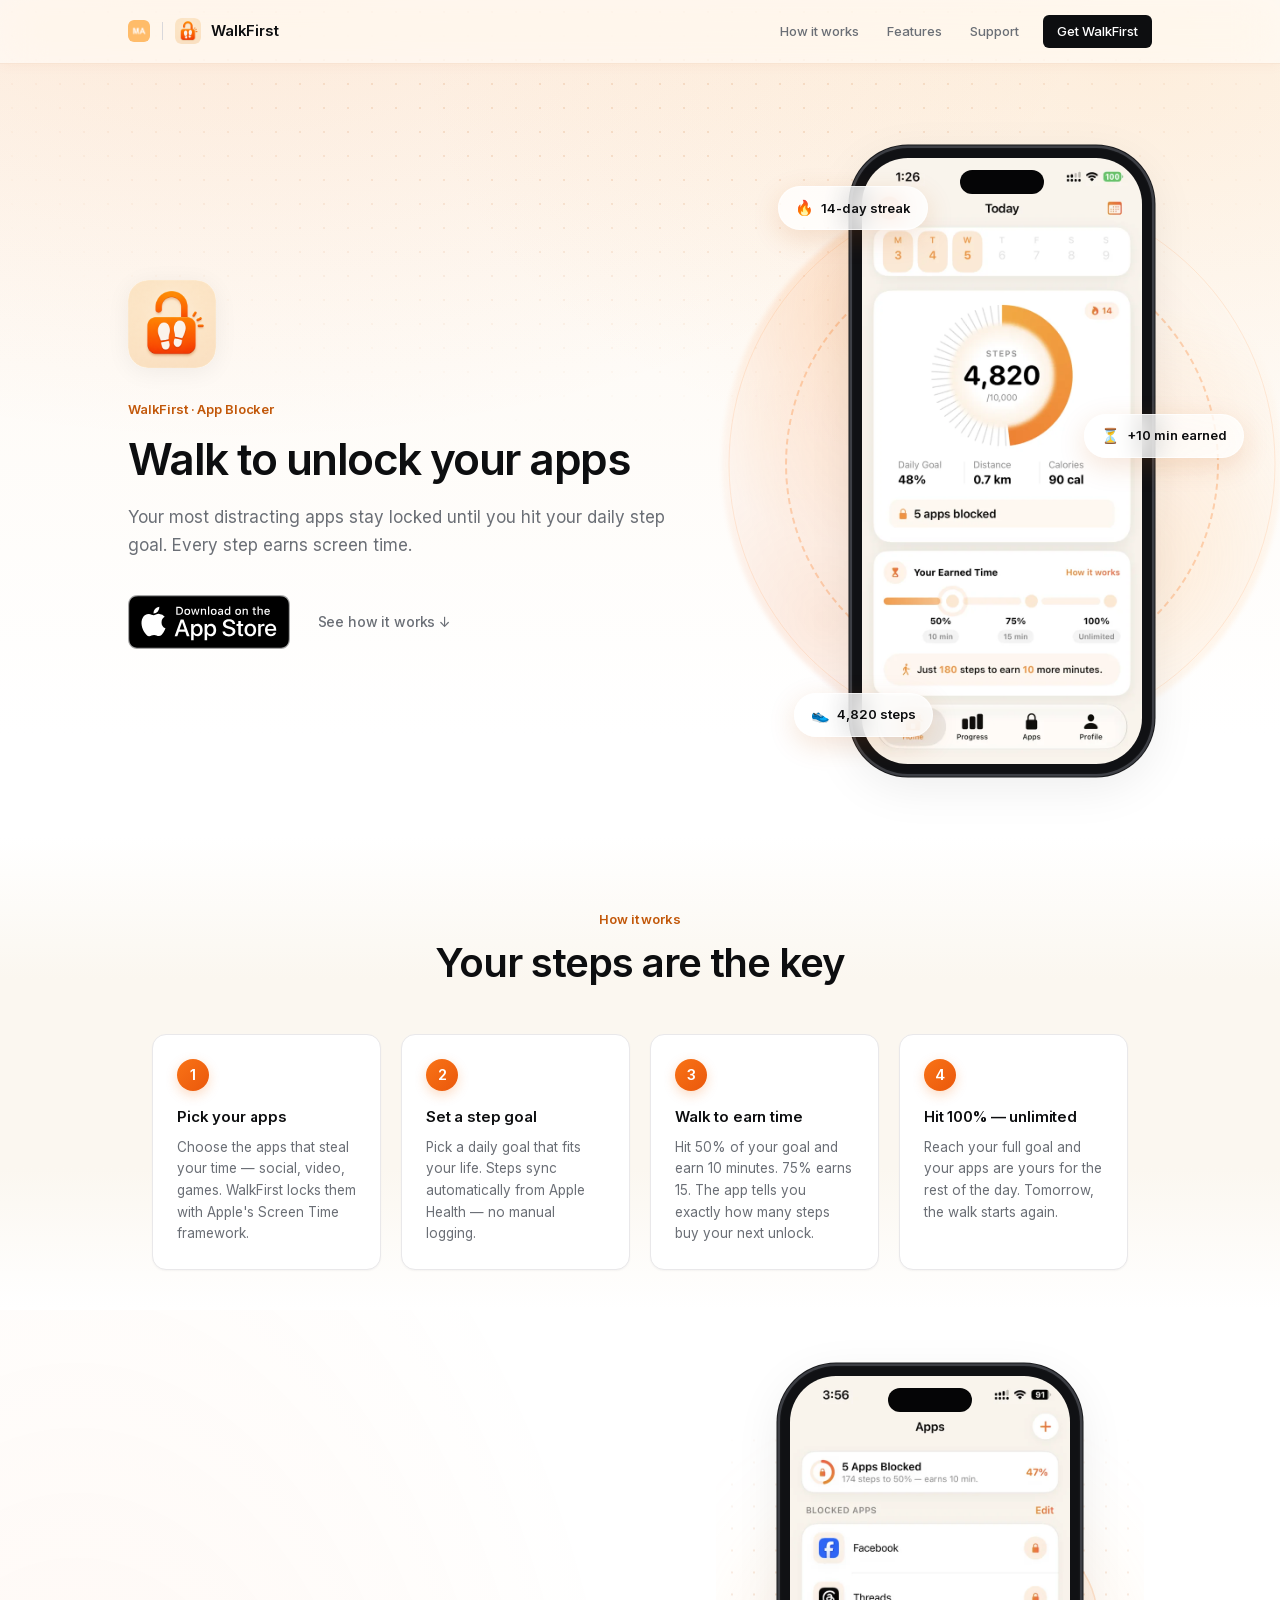
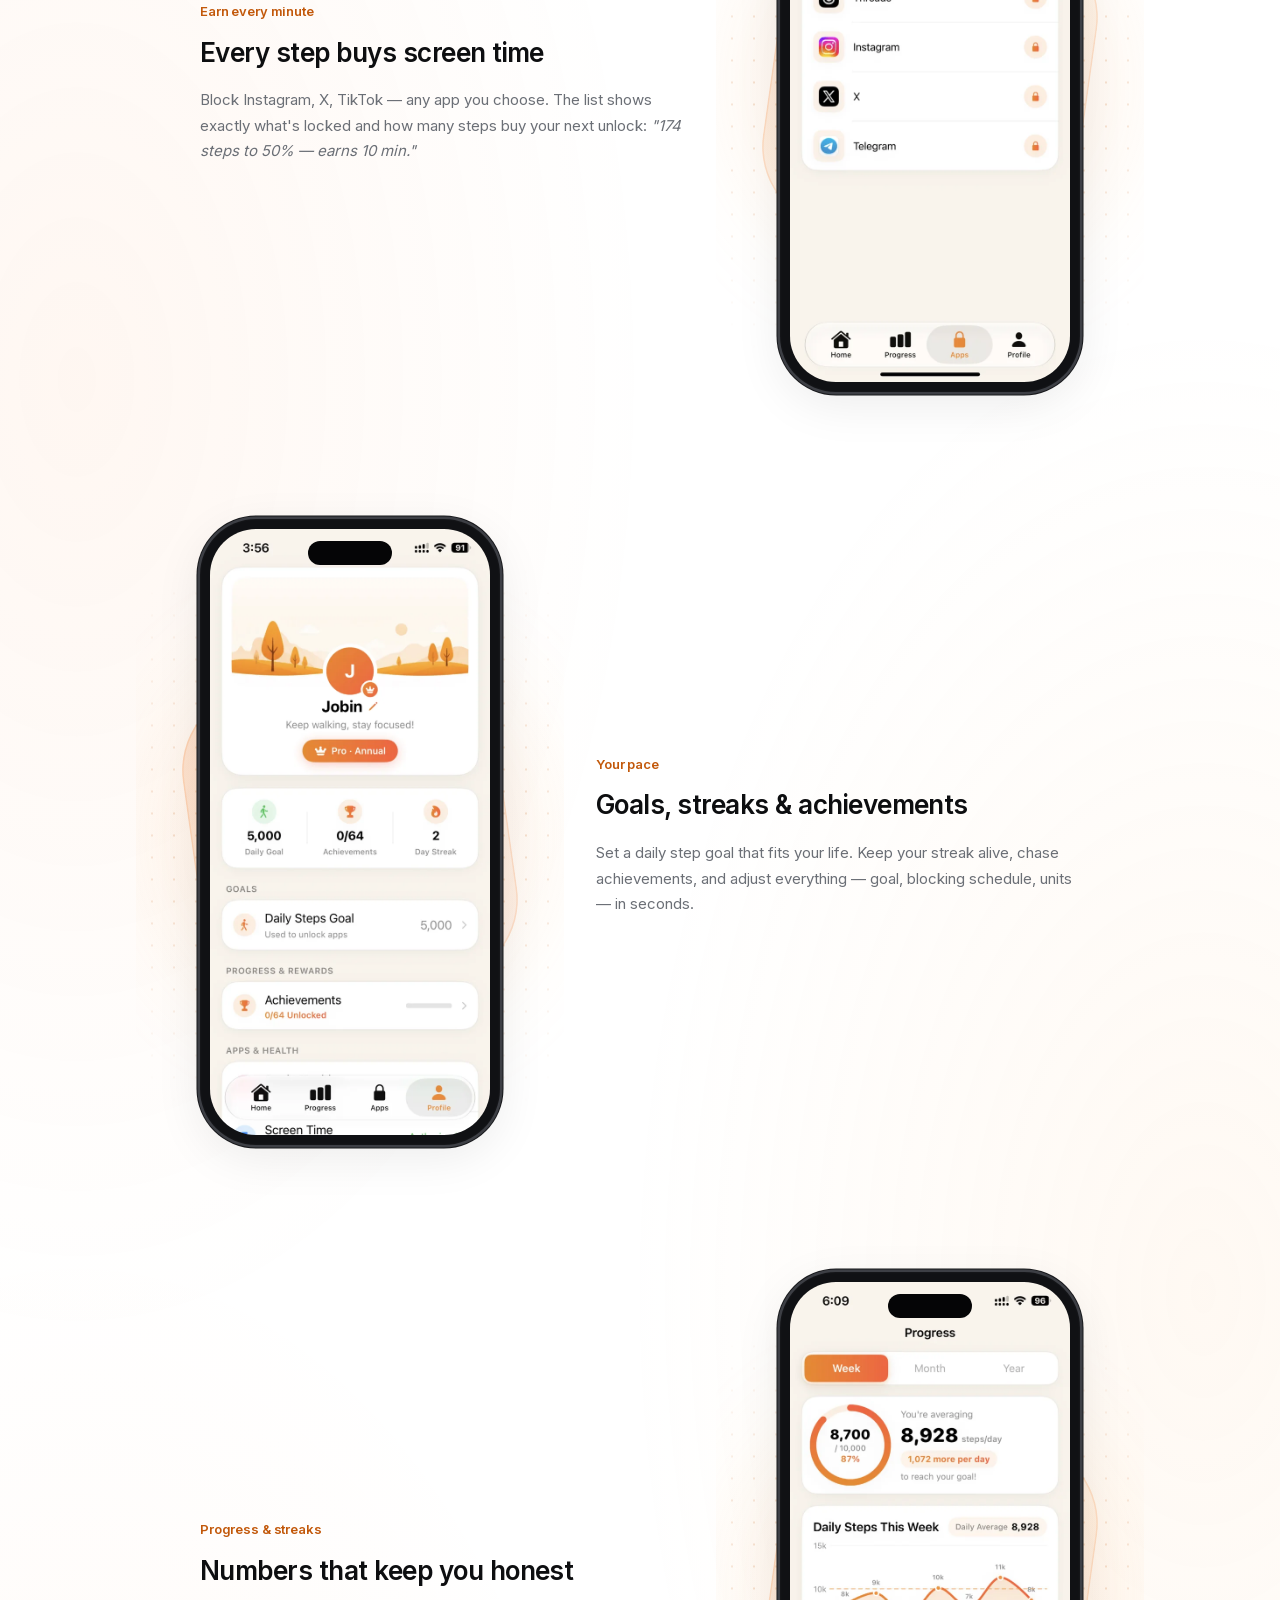
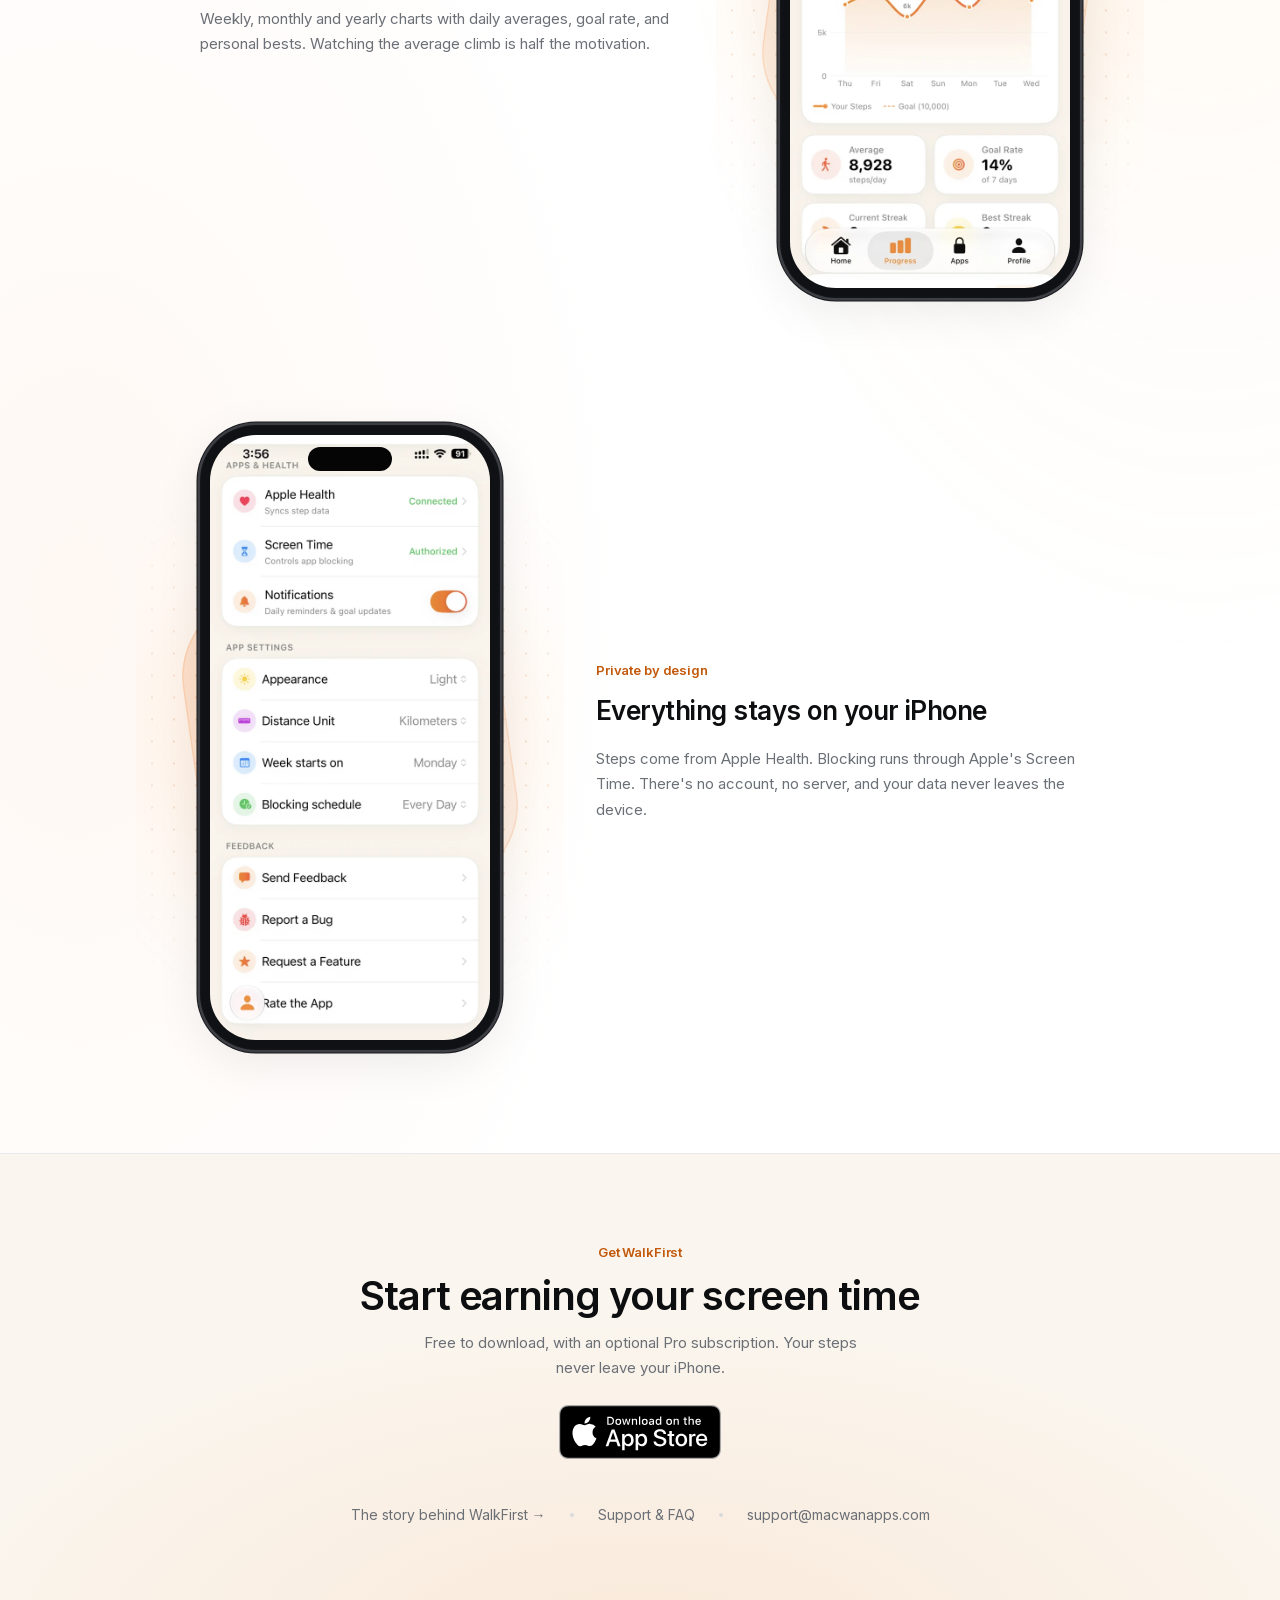
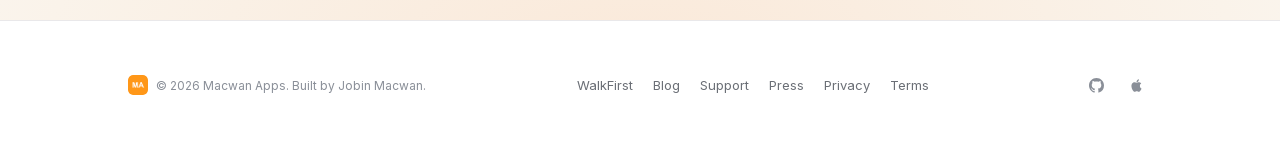
==== commit e3a29df1: "sync WalkFirst mirror: smart banner, fonts, webp, SEO meta; legal page canonicals + robots.txt Co-Au" ====
--- a/index.html
+++ b/index.html
@@ -3,11 +3,15 @@
 <head>
 <meta charset="UTF-8">
 <meta name="viewport" content="width=device-width, initial-scale=1.0">
+<meta name="apple-itunes-app" content="app-id=6758828207">
 <title>WalkFirst – Walk to Unlock Apps | Macwan Apps</title>
 <meta name="description" content="WalkFirst is an app blocker that makes you earn screen time: your most distracting apps stay locked until you hit your daily step goal.">
 <link rel="canonical" href="https://macwanapps.com/apps/walkfirst/">
 <meta property="og:title" content="WalkFirst – Walk to Unlock Apps">
 <meta property="og:description" content="An app blocker that makes you earn screen time: apps stay locked until you hit your step goal.">
+<meta name="twitter:card" content="summary_large_image">
+<meta property="og:site_name" content="Macwan Apps">
+<meta property="og:locale" content="en_US">
 <meta property="og:type" content="website">
 <meta property="og:url" content="https://macwanapps.com/apps/walkfirst/">
 <meta property="og:image" content="https://macwanapps.com/images/wf-og-card.png">
@@ -17,9 +21,6 @@
 <link rel="icon" type="image/png" sizes="32x32" href="/images/ma-favicon-32x32.png">
 <link rel="icon" type="image/png" sizes="16x16" href="/images/ma-favicon-16x16.png">
 <link rel="apple-touch-icon" sizes="180x180" href="/images/ma-apple-touch-icon.png">
-<link rel="preconnect" href="https://fonts.googleapis.com">
-<link rel="preconnect" href="https://fonts.gstatic.com" crossorigin>
-<link href="https://fonts.googleapis.com/css2?family=Inter:wght@400;500;600;700&display=swap" rel="stylesheet">
 <link rel="stylesheet" href="/css/site.css">
 <noscript><style>.fade-in, .fade-in-left { opacity: 1; transform: none; filter: none; }</style></noscript>
 <script type="application/ld+json">
@@ -36,7 +37,33 @@
   "offers": { "@type": "Offer", "price": "0", "priceCurrency": "USD" }
 }
 </script>
-<script src="/js/analytics.js"></script>
+<script type="application/ld+json">
+{
+  "@context": "https://schema.org",
+  "@type": "BreadcrumbList",
+  "itemListElement": [
+    {
+      "@type": "ListItem",
+      "position": 1,
+      "name": "Home",
+      "item": "https://macwanapps.com/"
+    },
+    {
+      "@type": "ListItem",
+      "position": 2,
+      "name": "Apps",
+      "item": "https://macwanapps.com/#apps"
+    },
+    {
+      "@type": "ListItem",
+      "position": 3,
+      "name": "WalkFirst",
+      "item": "https://macwanapps.com/apps/walkfirst/"
+    }
+  ]
+}
+</script>
+<script src="/js/analytics.js" defer></script>
 </head>
 <body class="theme-walkfirst">
 
@@ -76,7 +103,7 @@
     <div class="hero-split-shot hero-anim stagger-4">
       <div class="deco-rings" aria-hidden="true"></div>
       <div class="phone-frame">
-        <img src="/images/wf19-home.png" alt="WalkFirst home screen with step ring, blocked apps and earned time" width="280" height="606">
+        <img src="/images/wf19-home.webp" alt="WalkFirst home screen with step ring, blocked apps and earned time" width="280" height="606">
       </div>
       <div class="float-chip chip-1" aria-hidden="true"><span class="chip-ico">&#128293;</span> 14-day streak</div>
       <div class="float-chip chip-2" aria-hidden="true"><span class="chip-ico">&#9203;</span> +10 min earned</div>
@@ -124,7 +151,7 @@
     </div>
     <div class="feature-shot">
       <div class="phone-frame">
-        <img src="/images/wf19-apps.png" alt="WalkFirst blocked apps list showing steps needed for the next unlock" loading="lazy" width="280" height="606">
+        <img src="/images/wf19-apps.webp" alt="WalkFirst blocked apps list showing steps needed for the next unlock" loading="lazy" width="280" height="606">
       </div>
     </div>
   </div>
@@ -136,7 +163,7 @@
     </div>
     <div class="feature-shot">
       <div class="phone-frame">
-        <img src="/images/wf19-profile.png" alt="WalkFirst profile screen with daily goal, achievements and streak" loading="lazy" width="280" height="606">
+        <img src="/images/wf19-profile.webp" alt="WalkFirst profile screen with daily goal, achievements and streak" loading="lazy" width="280" height="606">
       </div>
     </div>
   </div>
@@ -148,7 +175,7 @@
     </div>
     <div class="feature-shot">
       <div class="phone-frame">
-        <img src="/images/wf19-progress.png" alt="WalkFirst progress screen with weekly step chart and averages" loading="lazy" width="280" height="606">
+        <img src="/images/wf19-progress.webp" alt="WalkFirst progress screen with weekly step chart and averages" loading="lazy" width="280" height="606">
       </div>
     </div>
   </div>
@@ -160,7 +187,7 @@
     </div>
     <div class="feature-shot">
       <div class="phone-frame">
-        <img src="/images/wf19-settings.png" alt="WalkFirst settings showing Apple Health connected and Screen Time authorized" loading="lazy" width="280" height="606">
+        <img src="/images/wf19-settings.webp" alt="WalkFirst settings showing Apple Health connected and Screen Time authorized" loading="lazy" width="280" height="606">
       </div>
     </div>
   </div>
@@ -190,7 +217,6 @@
     </div>
     <div class="footer-links">
       <a href="/">WalkFirst</a>
-      <a href="https://macwanapps.com/apps/rockiva/">Rockiva</a>
       <a href="https://macwanapps.com/blog/">Blog</a>
       <a href="https://macwanapps.com/support/">Support</a>
       <a href="https://macwanapps.com/press/">Press</a>
--- a/css/site.css
+++ b/css/site.css
@@ -1,4 +1,11 @@
 /* Macwan Apps — shared design system (Linear-inspired, light theme) */
+
+/* Self-hosted Inter (latin subset) */
+@font-face { font-family: 'Inter'; font-style: normal; font-weight: 400; font-display: swap; src: url('/fonts/inter-400.woff2') format('woff2'); }
+@font-face { font-family: 'Inter'; font-style: normal; font-weight: 500; font-display: swap; src: url('/fonts/inter-500.woff2') format('woff2'); }
+@font-face { font-family: 'Inter'; font-style: normal; font-weight: 600; font-display: swap; src: url('/fonts/inter-600.woff2') format('woff2'); }
+@font-face { font-family: 'Inter'; font-style: normal; font-weight: 700; font-display: swap; src: url('/fonts/inter-700.woff2') format('woff2'); }
+
 
 * { margin: 0; padding: 0; box-sizing: border-box; }
 
@@ -2264,3 +2271,404 @@
   .chip-3 { left: -6px; bottom: 4%; }
   .theme-walkfirst .feature-shot::after { width: 268px; height: 268px; }
 }
+
+/* ---------- Studio theme (homepage): indigo design language ---------- */
+
+.theme-studio .hero {
+  overflow: hidden;
+  background:
+    radial-gradient(ellipse 60% 55% at 24% -10%, rgba(94, 106, 210, 0.14), transparent),
+    radial-gradient(ellipse 50% 45% at 82% 4%, rgba(139, 148, 232, 0.12), transparent),
+    linear-gradient(180deg, #f7f7fc 0%, var(--bg) 88%);
+}
+.theme-studio .hero::before {
+  content: '';
+  position: absolute;
+  inset: 0;
+  background-image: radial-gradient(rgba(94, 106, 210, 0.14) 1px, transparent 1.4px);
+  background-size: 24px 24px;
+  -webkit-mask-image: radial-gradient(ellipse 80% 70% at 50% 0%, #000 30%, transparent 75%);
+  mask-image: radial-gradient(ellipse 80% 70% at 50% 0%, #000 30%, transparent 75%);
+  pointer-events: none;
+}
+.theme-studio .hero > * { position: relative; }
+
+.theme-studio .hero-preview { position: relative; display: inline-block; }
+.theme-studio .hero-preview::before {
+  content: '';
+  position: absolute;
+  top: 50%; left: 50%;
+  transform: translate(-50%, -50%);
+  width: 560px; height: 560px;
+  background:
+    radial-gradient(circle at 32% 24%, rgba(94, 106, 210, 0.18) 0%, transparent 44%),
+    radial-gradient(circle at 72% 70%, rgba(139, 148, 232, 0.16) 0%, transparent 46%),
+    radial-gradient(circle, rgba(94, 106, 210, 0.07) 0%, transparent 70%);
+  border-radius: 50%;
+  pointer-events: none;
+}
+.theme-studio .deco-rings::before { border-color: rgba(94, 106, 210, 0.26); }
+.theme-studio .deco-rings::after { border-color: rgba(94, 106, 210, 0.11); }
+.theme-studio .float-chip {
+  box-shadow: 0 8px 28px rgba(94, 106, 210, 0.18);
+  text-decoration: none;
+  cursor: pointer;
+  transition: transform 0.15s, box-shadow 0.15s;
+}
+.theme-studio .float-chip:hover { box-shadow: 0 10px 32px rgba(94, 106, 210, 0.3); }
+.chip-app-ico {
+  width: 20px;
+  height: 20px;
+  border-radius: 5px;
+}
+.theme-studio .chip-1 { top: 12%; left: -104px; }
+.theme-studio .chip-2 { top: 58%; right: -96px; bottom: auto; }
+
+/* Section washes */
+.theme-studio .values-section {
+  background:
+    radial-gradient(ellipse 50% 70% at 12% 30%, rgba(94, 106, 210, 0.05), transparent),
+    radial-gradient(ellipse 50% 70% at 90% 80%, rgba(139, 148, 232, 0.06), transparent);
+}
+.theme-studio .stats-section {
+  background: linear-gradient(180deg, var(--bg) 0%, #f7f7fc 35%, #f7f7fc 65%, var(--bg) 100%);
+  padding-top: 48px;
+}
+.theme-studio .about-section {
+  background:
+    radial-gradient(ellipse 60% 80% at 85% 15%, rgba(94, 106, 210, 0.06), transparent),
+    var(--bg-alt);
+}
+.theme-studio .contact-section {
+  background:
+    radial-gradient(ellipse 60% 80% at 50% 115%, rgba(94, 106, 210, 0.09), transparent),
+    var(--bg);
+}
+
+/* Per-app card identity */
+.app-card { transition: border-color 0.25s, box-shadow 0.25s, transform 0.25s; }
+.card-walkfirst:hover {
+  border-color: rgba(249, 115, 22, 0.35);
+  box-shadow: 0 12px 48px rgba(249, 115, 22, 0.14);
+}
+.card-rockiva:hover {
+  border-color: rgba(139, 92, 246, 0.35);
+  box-shadow: 0 12px 48px rgba(139, 92, 246, 0.14);
+}
+
+/* Closing CTA: both apps */
+.cta-badges {
+  display: flex;
+  justify-content: center;
+  align-items: center;
+  gap: 20px;
+  flex-wrap: wrap;
+  margin-top: 8px;
+}
+.cta-badge-labeled {
+  display: inline-flex;
+  align-items: center;
+  gap: 12px;
+  padding: 12px 18px;
+  border: 1px solid var(--border);
+  border-radius: 14px;
+  background: var(--bg-card);
+  box-shadow: var(--shadow-sm);
+  transition: border-color 0.2s, box-shadow 0.2s;
+}
+.cta-badge-labeled:hover { border-color: var(--border-strong); box-shadow: var(--shadow-md); }
+.cta-app-ico {
+  width: 44px;
+  height: 44px;
+  border-radius: 10px;
+}
+
+@media (prefers-color-scheme: dark) {
+  .theme-studio .hero {
+    background:
+      radial-gradient(ellipse 60% 55% at 24% -10%, rgba(94, 106, 210, 0.16), transparent),
+      radial-gradient(ellipse 50% 45% at 82% 4%, rgba(139, 148, 232, 0.10), transparent),
+      linear-gradient(180deg, #101118 0%, var(--bg) 88%);
+  }
+  .theme-studio .hero::before {
+    background-image: radial-gradient(rgba(139, 148, 232, 0.16) 1px, transparent 1.4px);
+  }
+  .theme-studio .hero-preview::before {
+    background:
+      radial-gradient(circle at 32% 24%, rgba(94, 106, 210, 0.16) 0%, transparent 44%),
+      radial-gradient(circle at 72% 70%, rgba(99, 91, 255, 0.12) 0%, transparent 46%),
+      radial-gradient(circle, rgba(94, 106, 210, 0.06) 0%, transparent 70%);
+  }
+  .theme-studio .deco-rings::before { border-color: rgba(139, 148, 232, 0.22); }
+  .theme-studio .deco-rings::after { border-color: rgba(139, 148, 232, 0.10); }
+  .theme-studio .float-chip { box-shadow: 0 8px 28px rgba(0, 0, 0, 0.45); }
+  .theme-studio .stats-section {
+    background: linear-gradient(180deg, var(--bg) 0%, #12131a 35%, #12131a 65%, var(--bg) 100%);
+  }
+  .card-walkfirst:hover {
+    border-color: rgba(251, 146, 60, 0.4);
+    box-shadow: 0 12px 48px rgba(249, 115, 22, 0.12);
+  }
+  .card-rockiva:hover {
+    border-color: rgba(167, 139, 250, 0.4);
+    box-shadow: 0 12px 48px rgba(139, 92, 246, 0.12);
+  }
+}
+
+@media (max-width: 900px) {
+  .theme-studio .chip-1 { left: -14px; top: 6%; }
+  .theme-studio .chip-2 { right: -12px; top: 62%; }
+  .theme-studio .hero-preview::before { width: 400px; height: 400px; }
+}
+
+/* ---------- Featured app showcase card (single-app layout) ---------- */
+
+.app-card-featured {
+  display: flex;
+  flex-direction: row;
+  align-items: stretch;
+  overflow: hidden;
+}
+.app-card-featured .app-card-inner {
+  flex: 1;
+  padding: 44px 40px;
+  display: flex;
+  flex-direction: column;
+  justify-content: center;
+  align-items: flex-start;
+}
+.app-card-featured .app-tagline { max-width: 380px; }
+.app-mini-list {
+  list-style: none;
+  margin: 18px 0 24px;
+  display: flex;
+  flex-direction: column;
+  gap: 10px;
+}
+.app-mini-list li {
+  position: relative;
+  padding-left: 26px;
+  font-size: 13.5px;
+  color: var(--text-secondary);
+  line-height: 1.5;
+}
+.app-mini-list li::before {
+  content: '';
+  position: absolute;
+  left: 0;
+  top: 2px;
+  width: 16px;
+  height: 16px;
+  border-radius: 50%;
+  background: rgba(249, 115, 22, 0.12);
+}
+.app-mini-list li::after {
+  content: '';
+  position: absolute;
+  left: 4.5px;
+  top: 6.5px;
+  width: 6px;
+  height: 3.5px;
+  border-left: 1.7px solid #ea580c;
+  border-bottom: 1.7px solid #ea580c;
+  transform: rotate(-45deg);
+}
+.app-card-featured .app-preview {
+  border-top: none;
+  border-left: 1px solid var(--border);
+  width: 46%;
+  padding: 44px 36px 0;
+  align-items: flex-end;
+  gap: 20px;
+  background:
+    radial-gradient(ellipse 80% 60% at 50% 110%, rgba(249, 115, 22, 0.14), transparent),
+    linear-gradient(160deg, #fdf7ef 0%, #fbeedd 100%);
+}
+.app-card-featured .app-preview img {
+  width: 158px;
+  border-radius: 18px 18px 0 0;
+  border: 1px solid rgba(194, 88, 10, 0.14);
+  border-bottom: none;
+  box-shadow: 0 -8px 32px rgba(194, 88, 10, 0.12);
+}
+.app-card-featured .app-preview img:last-child { margin-bottom: -28px; }
+
+@media (prefers-color-scheme: dark) {
+  .app-card-featured .app-preview {
+    background:
+      radial-gradient(ellipse 80% 60% at 50% 110%, rgba(249, 115, 22, 0.12), transparent),
+      linear-gradient(160deg, #1a150e 0%, #17120c 100%);
+  }
+  .app-card-featured .app-preview img {
+    border-color: rgba(251, 146, 60, 0.16);
+    box-shadow: 0 -8px 32px rgba(0, 0, 0, 0.4);
+  }
+}
+
+@media (max-width: 760px) {
+  .app-card-featured { flex-direction: column; }
+  .app-card-featured .app-card-inner { padding: 32px 28px 24px; }
+  .app-card-featured .app-preview {
+    width: 100%;
+    border-left: none;
+    border-top: 1px solid var(--border);
+    justify-content: center;
+    align-items: flex-end;
+    padding: 32px 24px 0;
+  }
+  .app-card-featured .app-preview img { width: 132px; }
+  .app-card-featured .app-preview img:last-child { margin-bottom: 0; }
+}
+
+/* ---------- Blog redesign: editorial list, polished detail ---------- */
+
+/* Studio nav band (homepage + blog) — mirrors the WalkFirst treatment in indigo */
+.theme-studio nav {
+  background: rgba(255, 255, 255, 0.55);
+  border-bottom: 1px solid rgba(94, 106, 210, 0.12);
+  box-shadow: 0 1px 12px rgba(94, 106, 210, 0.05);
+}
+.theme-studio nav.scrolled {
+  background: rgba(255, 255, 255, 0.85);
+  border-bottom-color: var(--border);
+}
+
+/* Unified editorial post list */
+.post-item {
+  display: flex;
+  align-items: stretch;
+  gap: 0;
+  background: var(--bg-card);
+  border: 1px solid var(--border);
+  border-radius: 16px;
+  overflow: hidden;
+  text-decoration: none;
+  color: inherit;
+  margin-bottom: 28px;
+  transition: border-color 0.2s, box-shadow 0.2s, transform 0.2s;
+}
+.post-item:hover {
+  border-color: var(--border-strong);
+  box-shadow: var(--shadow-md);
+  transform: translateY(-2px);
+}
+.post-item-cover {
+  width: 300px;
+  flex-shrink: 0;
+  object-fit: cover;
+  border-right: 1px solid var(--border);
+}
+.post-item-body {
+  padding: 32px 36px;
+  display: flex;
+  flex-direction: column;
+  justify-content: center;
+}
+.post-item h2 {
+  font-size: 22px;
+  font-weight: 600;
+  letter-spacing: -0.02em;
+  line-height: 1.3;
+  margin: 4px 0 10px;
+  transition: color 0.15s;
+}
+.post-item:hover h2 { color: var(--accent); }
+.post-item p {
+  font-size: 14.5px;
+  color: var(--text-muted);
+  line-height: 1.65;
+  margin-bottom: 16px;
+}
+
+/* Subscribe band */
+.blog-subscribe {
+  text-align: center;
+  border: 1px solid var(--border);
+  border-radius: 16px;
+  padding: 44px 32px;
+  margin-top: 56px;
+  background:
+    radial-gradient(ellipse 70% 90% at 50% -20%, rgba(94, 106, 210, 0.08), transparent),
+    var(--bg-card);
+}
+.subscribe-icon {
+  width: 44px;
+  height: 44px;
+  border-radius: 12px;
+  background: var(--accent-soft);
+  color: var(--accent);
+  display: inline-flex;
+  align-items: center;
+  justify-content: center;
+  margin-bottom: 16px;
+}
+.subscribe-icon svg {
+  width: 22px;
+  height: 22px;
+  fill: none;
+  stroke: currentColor;
+  stroke-width: 2;
+  stroke-linecap: round;
+}
+.subscribe-btn { margin-top: 18px; }
+
+/* Post detail: small phone bezel for in-post screenshots */
+.post-screens { align-items: flex-start; }
+.phone-frame-sm {
+  padding: 7px;
+  border-radius: 38px;
+  box-shadow:
+    0 0 0 2px #3d3f45,
+    0 0 0 3px #17181b,
+    var(--shadow-md);
+}
+.phone-frame-sm::before { top: 15px; width: 56px; height: 16px; }
+.phone-frame-sm img { width: 190px; border-radius: 31px; }
+
+/* Editorial furniture polish */
+.post-tldr {
+  border-left: 3px solid var(--accent);
+  background:
+    linear-gradient(90deg, var(--accent-soft), transparent 70%),
+    var(--bg-card);
+}
+.post-cta {
+  border: 1px solid var(--border);
+  border-radius: 16px;
+  padding: 36px 28px;
+  background:
+    radial-gradient(ellipse 70% 100% at 50% -20%, var(--accent-soft), transparent),
+    var(--bg-card);
+}
+.author-card {
+  border: 1px solid var(--border);
+  border-radius: 16px;
+  background: var(--bg-card);
+  box-shadow: var(--shadow-sm);
+}
+
+@media (prefers-color-scheme: dark) {
+  .theme-studio nav {
+    background: rgba(14, 15, 18, 0.55);
+    border-bottom: 1px solid rgba(139, 148, 232, 0.12);
+    box-shadow: 0 1px 12px rgba(0, 0, 0, 0.3);
+  }
+  .theme-studio nav.scrolled {
+    background: rgba(14, 15, 18, 0.85);
+    border-bottom-color: var(--border);
+  }
+}
+
+@media (max-width: 700px) {
+  .post-item { flex-direction: column; }
+  .post-item-cover {
+    width: 100%;
+    height: 170px;
+    border-right: none;
+    border-bottom: 1px solid var(--border);
+  }
+  .post-item-body { padding: 24px 22px; }
+  .phone-frame-sm img { width: 148px; border-radius: 26px; }
+  .phone-frame-sm { border-radius: 32px; }
+  .phone-frame-sm::before { top: 12px; width: 46px; height: 14px; }
+}
